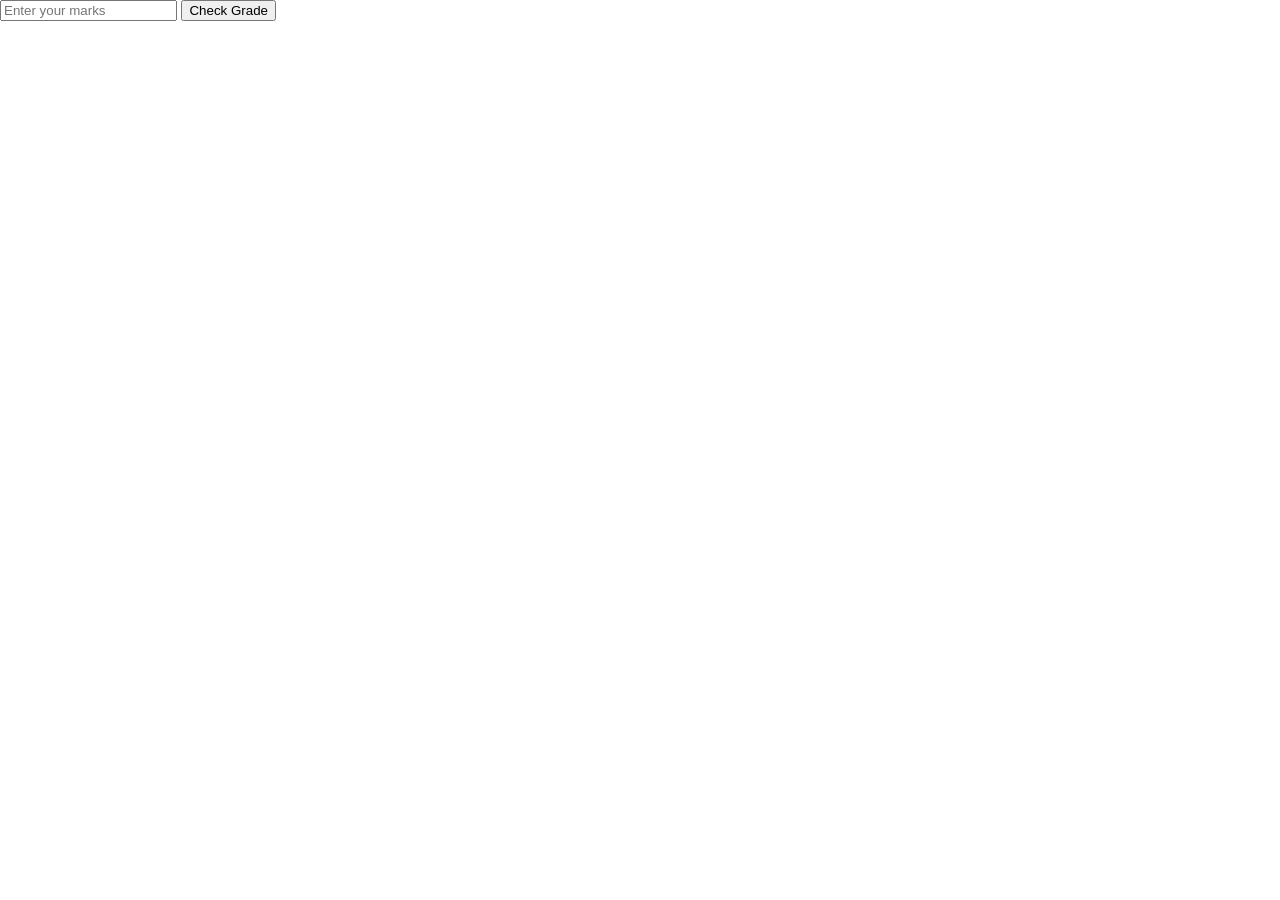
==== index.html @ 844e47b3 "first commit" ====
<!DOCTYPE html>
<html lang="en">
<head>
    <meta charset="UTF-8">
    <meta name="viewport" content="width=device-width, initial-scale=1.0">
    <title>Document</title>
    <style>
        body {
            font-family: Arial, sans-serif;
            margin: 0;
            padding: 0;
        }
        ul {
            list-style-type: none;
            margin: 0;
            padding: 0;
            background-color: #3305ff;
            text-align: center;
        }
        ul li {
            display: inline-block;
            position: relative;
        }
        ul ul li a{
            display: block;
            color: white;
            text-align: center;

        }
        ul li a {
            display: block;
            color: white;
            text-align: center;
            padding: 14px 16px;
            text-decoration: none;
            border:2px solid red;
            border-radius: 5px;
        }
        ul li a:hover {
            background-color: #13d63def;
            color:black
        }
        li:hover ul{
            display: block;
            position: absolute;
        }
  </style>
</head>
<body>
 <input type="number" id="marks" placeholder="Enter your marks">
 <button onclick="checkMarks()">Check Grade</button>
 <h2 id="result"></h2>
    <script>
        
    </script>
  </div>
</body>
</html>
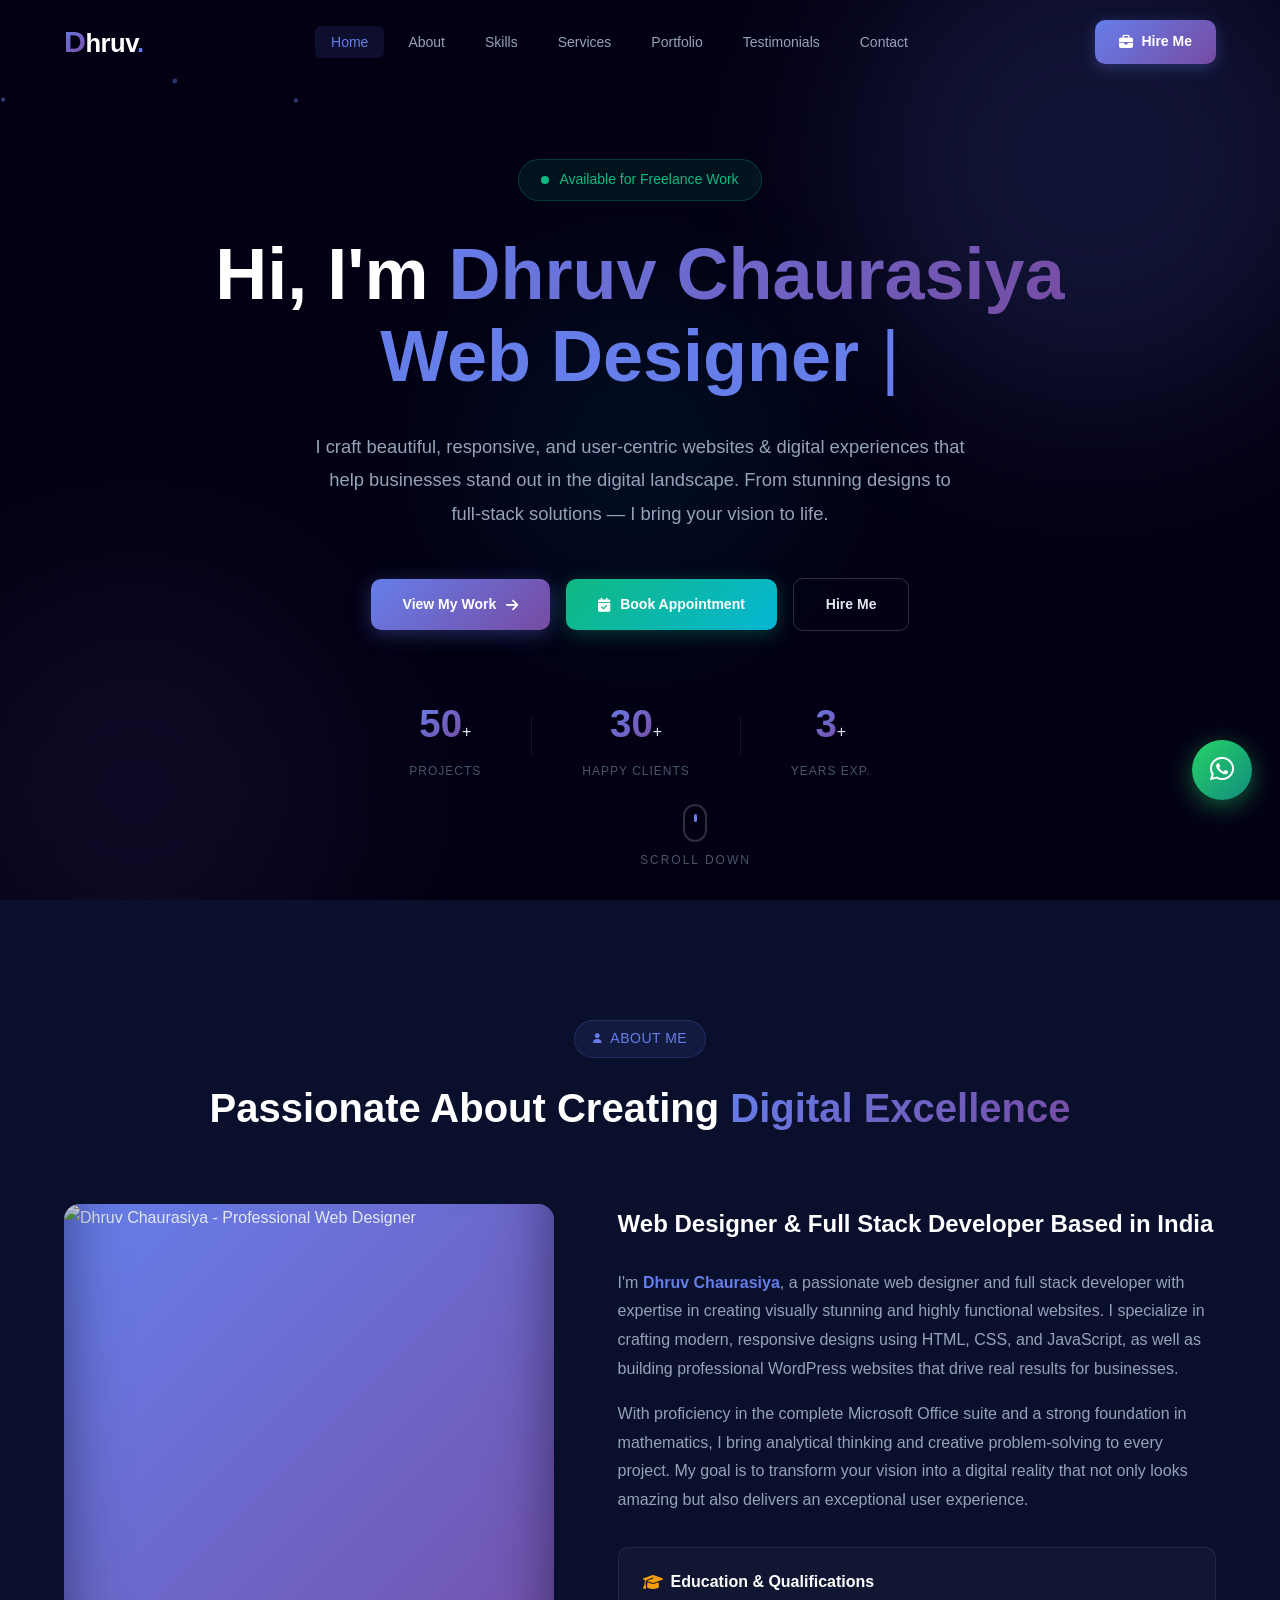
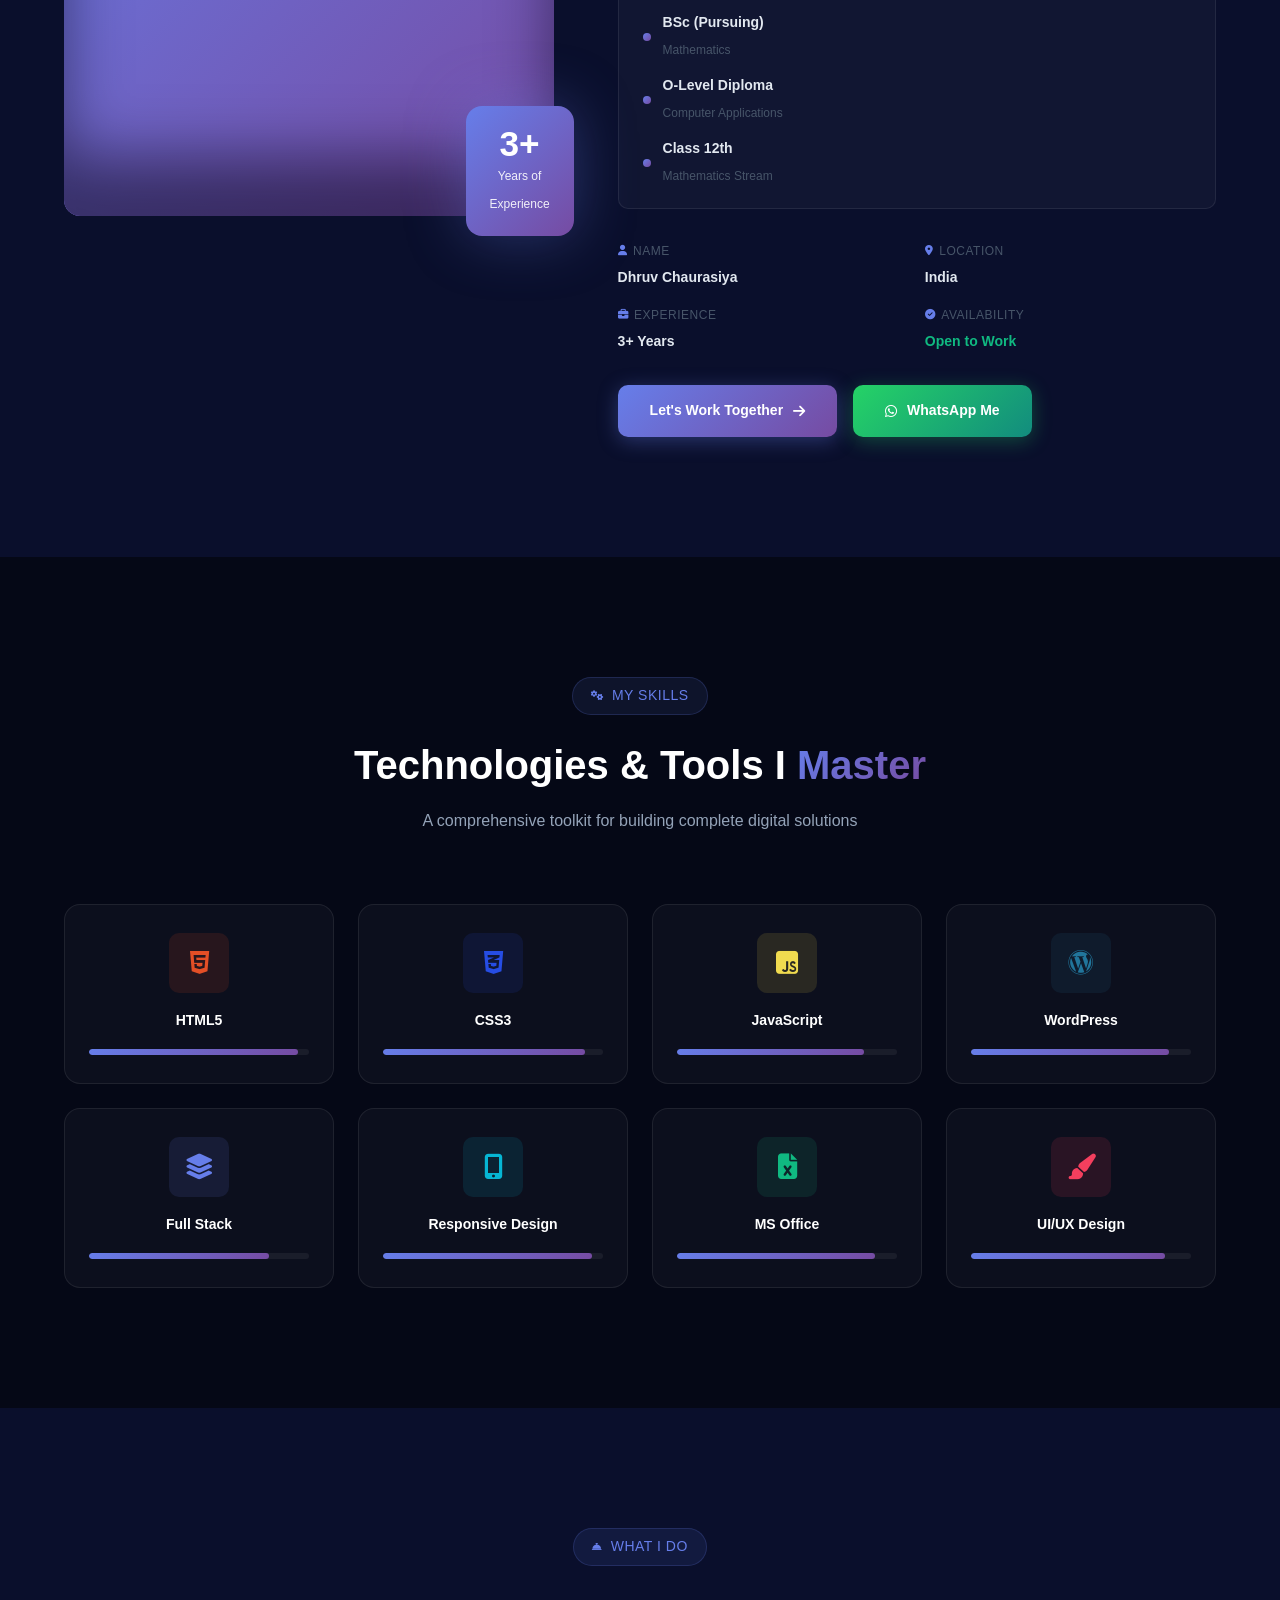
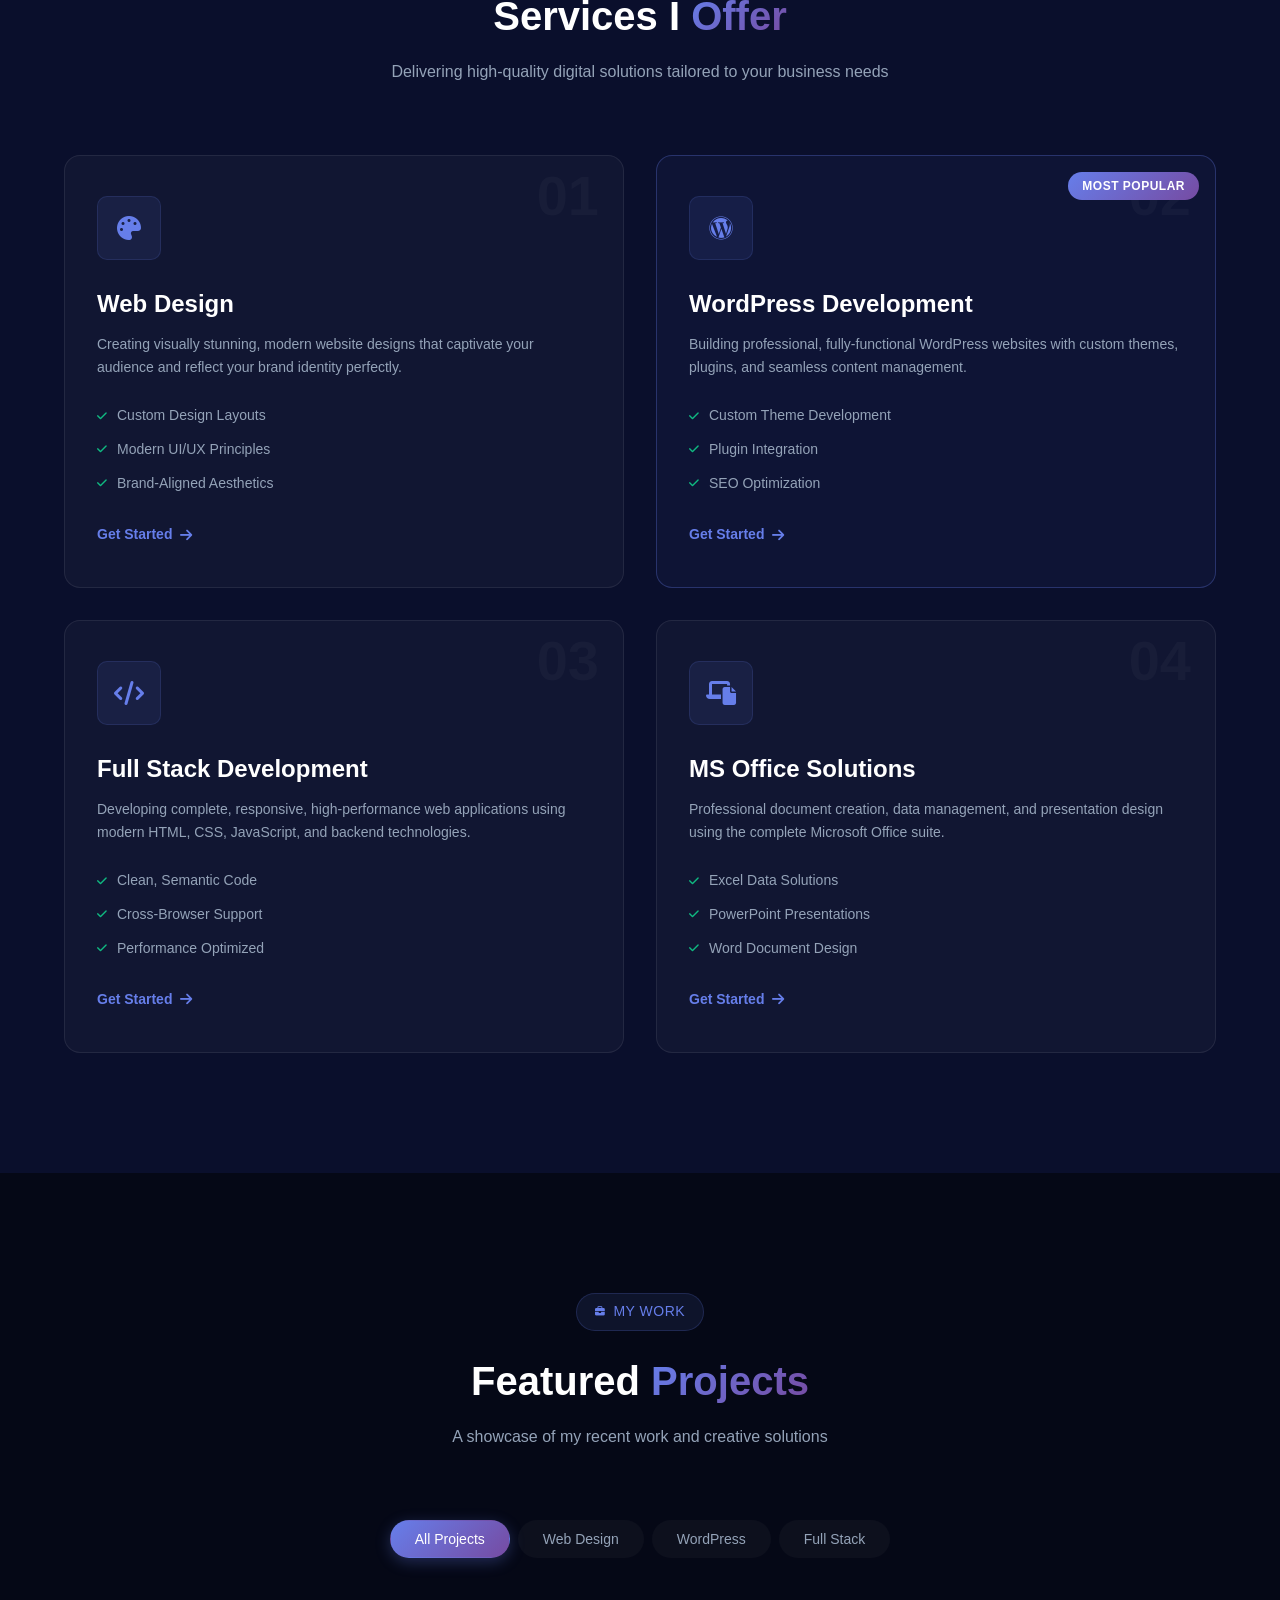
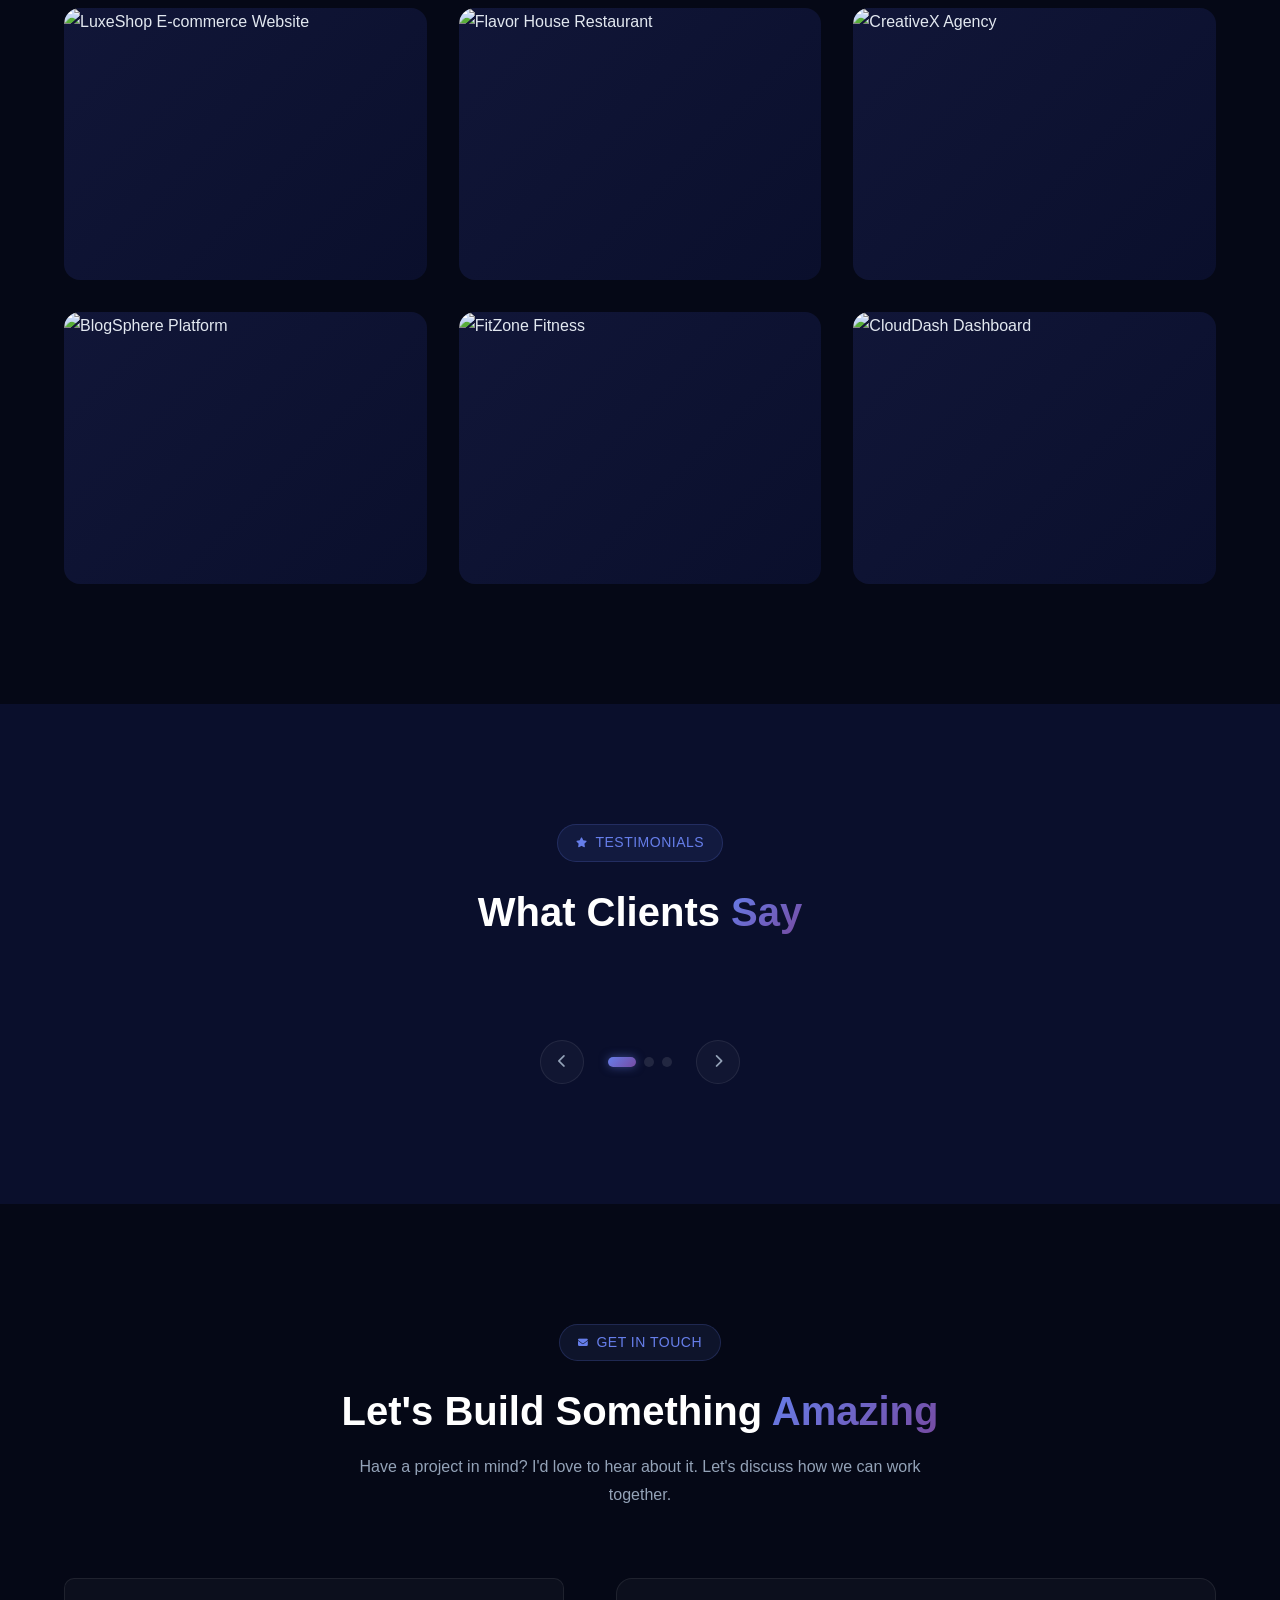
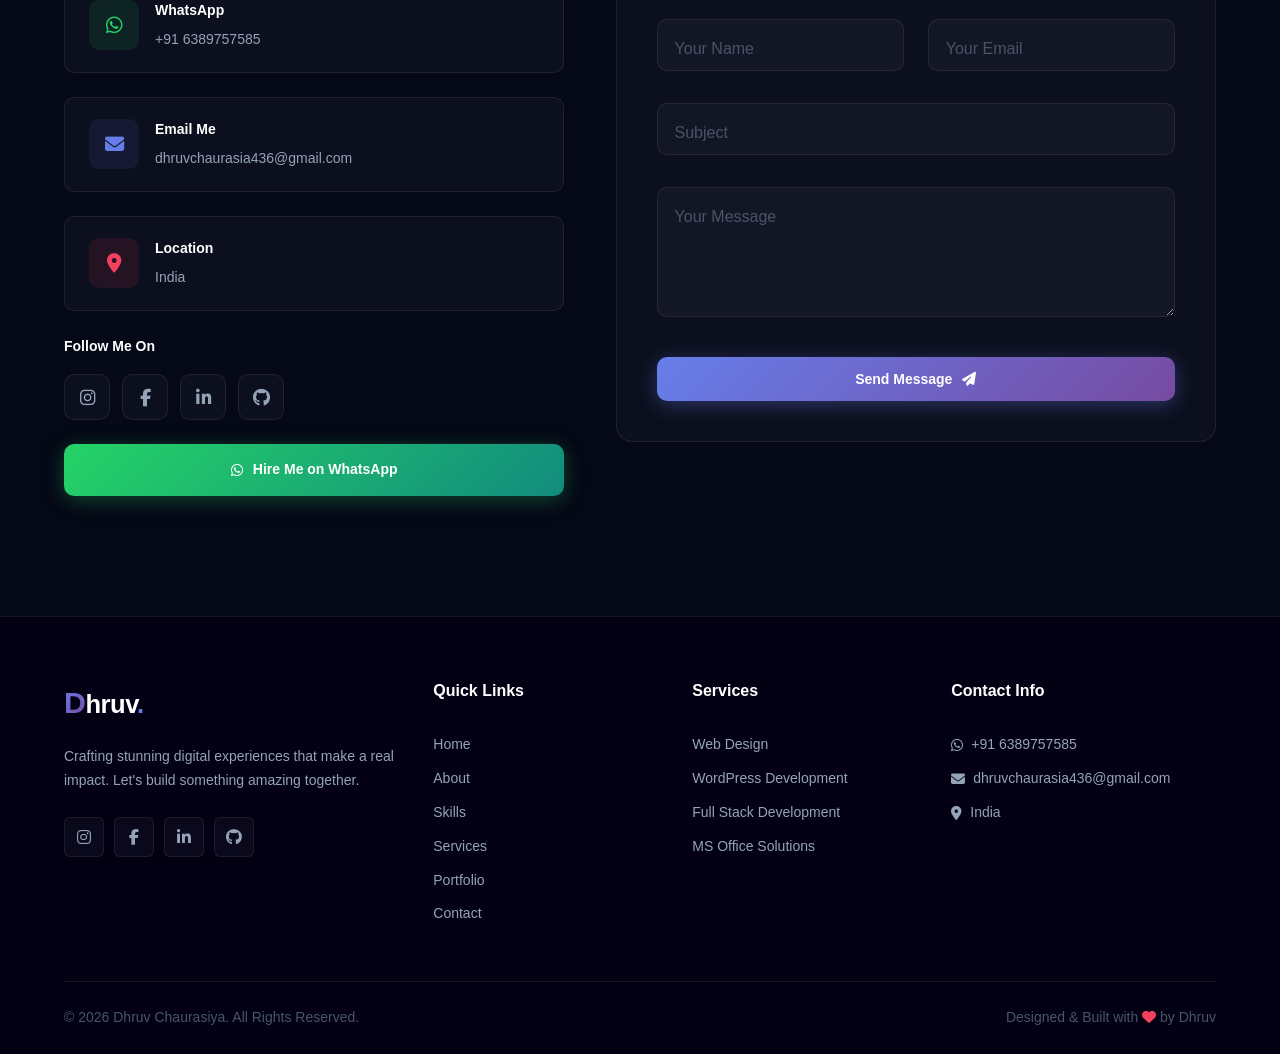
==== commit f88155e8: "Add files via upload" ====
--- a/index.html
+++ b/index.html
@@ -1,58 +1,660 @@
-<!DOCTYPE html>
-<html lang="en">
-<head>
-    <meta charset="UTF-8">
-    <meta name="viewport" content="width=device-width, initial-scale=1.0">
-    <title>Document</title>
-    <style>
-        body {
-            font-family: Arial, sans-serif;
-            margin: 0;
-            padding: 0;
-        }
-        ul {
-            list-style-type: none;
-            margin: 0;
-            padding: 0;
-            background-color: #3305ff;
-            text-align: center;
-        }
-        ul li {
-            display: inline-block;
-            position: relative;
-        }
-        ul ul li a{
-            display: block;
-            color: white;
-            text-align: center;
-
-        }
-        ul li a {
-            display: block;
-            color: white;
-            text-align: center;
-            padding: 14px 16px;
-            text-decoration: none;
-            border:2px solid red;
-            border-radius: 5px;
-        }
-        ul li a:hover {
-            background-color: #13d63def;
-            color:black
-        }
-        li:hover ul{
-            display: block;
-            position: absolute;
-        }
-  </style>
-</head>
-<body>
- <input type="number" id="marks" placeholder="Enter your marks">
- <button onclick="checkMarks()">Check Grade</button>
- <h2 id="result"></h2>
-    <script>
-        
-    </script>
-  </div>
-</body>
-</html>+<!DOCTYPE html>
+<html lang="en">
+<head>
+    <meta charset="UTF-8">
+    <meta name="viewport" content="width=device-width, initial-scale=1.0">
+    <title>Dhruv Chaurasiya | Professional Web Designer & Developer</title>
+    <meta name="description" content="Dhruv Chaurasiya — Professional Web Designer & Full Stack Developer specializing in modern web design, WordPress development, and frontend solutions. Creating stunning digital experiences.">
+    <meta name="keywords" content="web designer, web developer, wordpress developer, full stack developer, Dhruv Chaurasiya, portfolio, HTML, CSS, JavaScript">
+    <meta name="author" content="Dhruv Chaurasiya">
+    <!-- Open Graph -->
+    <meta property="og:title" content="Dhruv Chaurasiya | Professional Web Designer & Developer">
+    <meta property="og:description" content="Professional Web Designer & Full Stack Developer creating stunning digital experiences.">
+    <meta property="og:type" content="website">
+    <!-- Google Fonts -->
+    <link rel="preconnect" href="https://fonts.googleapis.com">
+    <link rel="preconnect" href="https://fonts.gstatic.com" crossorigin>
+    <link href="https://fonts.googleapis.com/css2?family=Inter:wght@300;400;500;600;700&family=Outfit:wght@300;400;500;600;700;800;900&display=swap" rel="stylesheet">
+    <!-- Font Awesome -->
+    <link rel="stylesheet" href="https://cdnjs.cloudflare.com/ajax/libs/font-awesome/6.5.0/css/all.min.css">
+    <link rel="stylesheet" href="style.css">
+</head>
+<body>
+    <!-- Cursor Glow Effect -->
+    <div class="cursor-glow" id="cursorGlow"></div>
+    <!-- Floating WhatsApp Button -->
+    <a href="https://wa.me/916389757585" target="_blank" class="whatsapp-float" id="whatsappFloat" aria-label="Chat on WhatsApp">
+        <i class="fab fa-whatsapp"></i>
+        <span class="whatsapp-tooltip">Chat with me!</span>
+    </a>
+    <!-- Navigation -->
+    <nav class="navbar" id="navbar">
+        <div class="container nav-container">
+            <a href="#home" class="nav-logo">
+                <span class="logo-text">D</span>hruv<span class="logo-dot">.</span>
+            </a>
+            <ul class="nav-menu" id="navMenu">
+                <li><a href="#home" class="nav-link active">Home</a></li>
+                <li><a href="#about" class="nav-link">About</a></li>
+                <li><a href="#skills" class="nav-link">Skills</a></li>
+                <li><a href="#services" class="nav-link">Services</a></li>
+                <li><a href="#portfolio" class="nav-link">Portfolio</a></li>
+                <li><a href="#testimonials" class="nav-link">Testimonials</a></li>
+                <li><a href="#contact" class="nav-link">Contact</a></li>
+            </ul>
+            <a href="#contact" class="nav-cta">
+                <i class="fas fa-briefcase"></i>
+                <span>Hire Me</span>
+            </a>
+            <button class="nav-toggle" id="navToggle" aria-label="Toggle navigation menu">
+                <span></span>
+                <span></span>
+                <span></span>
+            </button>
+        </div>
+    </nav>
+    <!-- ============ HERO SECTION ============ -->
+    <section class="hero" id="home">
+        <canvas class="hero-particles" id="heroParticles"></canvas>
+        <div class="hero-gradient-orb hero-orb-1"></div>
+        <div class="hero-gradient-orb hero-orb-2"></div>
+        <div class="hero-gradient-orb hero-orb-3"></div>
+        <div class="container hero-content">
+            <div class="hero-badge">
+                <span class="badge-dot"></span>
+                Available for Freelance Work
+            </div>
+            <h1 class="hero-title">
+                Hi, I'm <span class="gradient-text">Dhruv Chaurasiya</span><br>
+                <span class="hero-role" id="typingText"></span>
+                <span class="typing-cursor">|</span>
+            </h1>
+            <p class="hero-description">
+                I craft beautiful, responsive, and user-centric websites &amp; digital experiences
+                that help businesses stand out in the digital landscape. From stunning designs to
+                full-stack solutions — I bring your vision to life.
+            </p>
+            <div class="hero-cta">
+                <a href="#portfolio" class="btn btn-primary">
+                    <span>View My Work</span>
+                    <i class="fas fa-arrow-right"></i>
+                </a>
+                <a href="https://wa.me/916389757585?text=Hi%20Dhruv%2C%20I%20would%20like%20to%20book%20an%20appointment." target="_blank" class="btn btn-secondary">
+                    <i class="fas fa-calendar-check"></i>
+                    <span>Book Appointment</span>
+                </a>
+                <a href="#contact" class="btn btn-outline">
+                    <span>Hire Me</span>
+                </a>
+            </div>
+            <div class="hero-stats">
+                <div class="hero-stat">
+                    <span class="hero-stat-number" data-count="50">0</span>+
+                    <span class="hero-stat-label">Projects</span>
+                </div>
+                <div class="hero-stat-divider"></div>
+                <div class="hero-stat">
+                    <span class="hero-stat-number" data-count="30">0</span>+
+                    <span class="hero-stat-label">Happy Clients</span>
+                </div>
+                <div class="hero-stat-divider"></div>
+                <div class="hero-stat">
+                    <span class="hero-stat-number" data-count="3">0</span>+
+                    <span class="hero-stat-label">Years Exp.</span>
+                </div>
+            </div>
+        </div>
+        <a href="#about" class="scroll-indicator" aria-label="Scroll to about section">
+            <span class="scroll-mouse">
+                <span class="scroll-wheel"></span>
+            </span>
+            <span class="scroll-text">Scroll Down</span>
+        </a>
+    </section>
+    <!-- ============ ABOUT SECTION ============ -->
+    <section class="section about" id="about">
+        <div class="container">
+            <div class="section-header" data-animate>
+                <span class="section-tag"><i class="fas fa-user"></i> About Me</span>
+                <h2 class="section-title">Passionate About Creating <span class="gradient-text">Digital Excellence</span></h2>
+            </div>
+            <div class="about-grid">
+                <div class="about-image-wrapper" data-animate>
+                    <div class="about-image">
+                        <img src="images/profile.png" alt="Dhruv Chaurasiya - Professional Web Designer" id="profileImage">
+                        <div class="about-image-border"></div>
+                        <div class="about-image-glow"></div>
+                    </div>
+                    <div class="about-experience-badge">
+                        <span class="experience-number">3+</span>
+                        <span class="experience-text">Years of<br>Experience</span>
+                    </div>
+                </div>
+                <div class="about-content" data-animate>
+                    <h3 class="about-heading">Web Designer & Full Stack Developer Based in India</h3>
+                    <p class="about-text">
+                        I'm <strong>Dhruv Chaurasiya</strong>, a passionate web designer and full stack developer with expertise in creating
+                        visually stunning and highly functional websites. I specialize in crafting
+                        modern, responsive designs using HTML, CSS, and JavaScript, as well as
+                        building professional WordPress websites that drive real results for businesses.
+                    </p>
+                    <p class="about-text">
+                        With proficiency in the complete Microsoft Office suite and a strong foundation
+                        in mathematics, I bring analytical thinking and creative problem-solving to every
+                        project. My goal is to transform your vision into a digital reality that not only
+                        looks amazing but also delivers an exceptional user experience.
+                    </p>
+                    <!-- Education -->
+                    <div class="about-education">
+                        <h4><i class="fas fa-graduation-cap"></i> Education & Qualifications</h4>
+                        <div class="education-list">
+                            <div class="education-item">
+                                <span class="edu-dot"></span>
+                                <div>
+                                    <strong>BSc (Pursuing)</strong>
+                                    <span>Mathematics</span>
+                                </div>
+                            </div>
+                            <div class="education-item">
+                                <span class="edu-dot"></span>
+                                <div>
+                                    <strong>O-Level Diploma</strong>
+                                    <span>Computer Applications</span>
+                                </div>
+                            </div>
+                            <div class="education-item">
+                                <span class="edu-dot"></span>
+                                <div>
+                                    <strong>Class 12th</strong>
+                                    <span>Mathematics Stream</span>
+                                </div>
+                            </div>
+                        </div>
+                    </div>
+                    <div class="about-info-grid">
+                        <div class="about-info-item">
+                            <span class="info-label"><i class="fas fa-user"></i> Name</span>
+                            <span class="info-value">Dhruv Chaurasiya</span>
+                        </div>
+                        <div class="about-info-item">
+                            <span class="info-label"><i class="fas fa-map-marker-alt"></i> Location</span>
+                            <span class="info-value">India</span>
+                        </div>
+                        <div class="about-info-item">
+                            <span class="info-label"><i class="fas fa-briefcase"></i> Experience</span>
+                            <span class="info-value">3+ Years</span>
+                        </div>
+                        <div class="about-info-item">
+                            <span class="info-label"><i class="fas fa-circle-check"></i> Availability</span>
+                            <span class="info-value available">Open to Work</span>
+                        </div>
+                    </div>
+                    <div class="about-cta-group">
+                        <a href="#contact" class="btn btn-primary">
+                            <span>Let's Work Together</span>
+                            <i class="fas fa-arrow-right"></i>
+                        </a>
+                        <a href="https://wa.me/916389757585" target="_blank" class="btn btn-whatsapp">
+                            <i class="fab fa-whatsapp"></i>
+                            <span>WhatsApp Me</span>
+                        </a>
+                    </div>
+                </div>
+            </div>
+        </div>
+    </section>
+    <!-- ============ SKILLS SECTION ============ -->
+    <section class="section skills" id="skills">
+        <div class="container">
+            <div class="section-header" data-animate>
+                <span class="section-tag"><i class="fas fa-cogs"></i> My Skills</span>
+                <h2 class="section-title">Technologies & Tools I <span class="gradient-text">Master</span></h2>
+                <p class="section-subtitle">A comprehensive toolkit for building complete digital solutions</p>
+            </div>
+            <div class="skills-grid" data-animate>
+                <div class="skill-card" data-tilt>
+                    <div class="skill-icon html"><i class="fab fa-html5"></i></div>
+                    <h4 class="skill-name">HTML5</h4>
+                    <div class="skill-bar"><div class="skill-progress" data-progress="95"><span class="skill-percent">95%</span></div></div>
+                </div>
+                <div class="skill-card" data-tilt>
+                    <div class="skill-icon css"><i class="fab fa-css3-alt"></i></div>
+                    <h4 class="skill-name">CSS3</h4>
+                    <div class="skill-bar"><div class="skill-progress" data-progress="92"><span class="skill-percent">92%</span></div></div>
+                </div>
+                <div class="skill-card" data-tilt>
+                    <div class="skill-icon js"><i class="fab fa-js-square"></i></div>
+                    <h4 class="skill-name">JavaScript</h4>
+                    <div class="skill-bar"><div class="skill-progress" data-progress="85"><span class="skill-percent">85%</span></div></div>
+                </div>
+                <div class="skill-card" data-tilt>
+                    <div class="skill-icon wp"><i class="fab fa-wordpress"></i></div>
+                    <h4 class="skill-name">WordPress</h4>
+                    <div class="skill-bar"><div class="skill-progress" data-progress="90"><span class="skill-percent">90%</span></div></div>
+                </div>
+                <div class="skill-card" data-tilt>
+                    <div class="skill-icon fullstack"><i class="fas fa-layer-group"></i></div>
+                    <h4 class="skill-name">Full Stack</h4>
+                    <div class="skill-bar"><div class="skill-progress" data-progress="82"><span class="skill-percent">82%</span></div></div>
+                </div>
+                <div class="skill-card" data-tilt>
+                    <div class="skill-icon responsive"><i class="fas fa-mobile-alt"></i></div>
+                    <h4 class="skill-name">Responsive Design</h4>
+                    <div class="skill-bar"><div class="skill-progress" data-progress="95"><span class="skill-percent">95%</span></div></div>
+                </div>
+                <div class="skill-card" data-tilt>
+                    <div class="skill-icon msoffice"><i class="fas fa-file-excel"></i></div>
+                    <h4 class="skill-name">MS Office</h4>
+                    <div class="skill-bar"><div class="skill-progress" data-progress="90"><span class="skill-percent">90%</span></div></div>
+                </div>
+                <div class="skill-card" data-tilt>
+                    <div class="skill-icon design"><i class="fas fa-paint-brush"></i></div>
+                    <h4 class="skill-name">UI/UX Design</h4>
+                    <div class="skill-bar"><div class="skill-progress" data-progress="88"><span class="skill-percent">88%</span></div></div>
+                </div>
+            </div>
+        </div>
+    </section>
+    <!-- ============ SERVICES SECTION ============ -->
+    <section class="section services" id="services">
+        <div class="container">
+            <div class="section-header" data-animate>
+                <span class="section-tag"><i class="fas fa-concierge-bell"></i> What I Do</span>
+                <h2 class="section-title">Services I <span class="gradient-text">Offer</span></h2>
+                <p class="section-subtitle">Delivering high-quality digital solutions tailored to your business needs</p>
+            </div>
+            <div class="services-grid" data-animate>
+                <div class="service-card">
+                    <div class="service-icon"><i class="fas fa-palette"></i></div>
+                    <div class="service-number">01</div>
+                    <h3 class="service-title">Web Design</h3>
+                    <p class="service-description">
+                        Creating visually stunning, modern website designs that captivate
+                        your audience and reflect your brand identity perfectly.
+                    </p>
+                    <ul class="service-features">
+                        <li><i class="fas fa-check"></i> Custom Design Layouts</li>
+                        <li><i class="fas fa-check"></i> Modern UI/UX Principles</li>
+                        <li><i class="fas fa-check"></i> Brand-Aligned Aesthetics</li>
+                    </ul>
+                    <a href="https://wa.me/916389757585?text=Hi%20Dhruv%2C%20I%20need%20Web%20Design%20services." target="_blank" class="service-cta">
+                        Get Started <i class="fas fa-arrow-right"></i>
+                    </a>
+                </div>
+                <div class="service-card featured">
+                    <div class="service-badge">Most Popular</div>
+                    <div class="service-icon"><i class="fab fa-wordpress"></i></div>
+                    <div class="service-number">02</div>
+                    <h3 class="service-title">WordPress Development</h3>
+                    <p class="service-description">
+                        Building professional, fully-functional WordPress websites with
+                        custom themes, plugins, and seamless content management.
+                    </p>
+                    <ul class="service-features">
+                        <li><i class="fas fa-check"></i> Custom Theme Development</li>
+                        <li><i class="fas fa-check"></i> Plugin Integration</li>
+                        <li><i class="fas fa-check"></i> SEO Optimization</li>
+                    </ul>
+                    <a href="https://wa.me/916389757585?text=Hi%20Dhruv%2C%20I%20need%20WordPress%20Development." target="_blank" class="service-cta">
+                        Get Started <i class="fas fa-arrow-right"></i>
+                    </a>
+                </div>
+                <div class="service-card">
+                    <div class="service-icon"><i class="fas fa-code"></i></div>
+                    <div class="service-number">03</div>
+                    <h3 class="service-title">Full Stack Development</h3>
+                    <p class="service-description">
+                        Developing complete, responsive, high-performance web applications
+                        using modern HTML, CSS, JavaScript, and backend technologies.
+                    </p>
+                    <ul class="service-features">
+                        <li><i class="fas fa-check"></i> Clean, Semantic Code</li>
+                        <li><i class="fas fa-check"></i> Cross-Browser Support</li>
+                        <li><i class="fas fa-check"></i> Performance Optimized</li>
+                    </ul>
+                    <a href="https://wa.me/916389757585?text=Hi%20Dhruv%2C%20I%20need%20Full%20Stack%20Development." target="_blank" class="service-cta">
+                        Get Started <i class="fas fa-arrow-right"></i>
+                    </a>
+                </div>
+                <div class="service-card">
+                    <div class="service-icon"><i class="fas fa-laptop-file"></i></div>
+                    <div class="service-number">04</div>
+                    <h3 class="service-title">MS Office Solutions</h3>
+                    <p class="service-description">
+                        Professional document creation, data management, and
+                        presentation design using the complete Microsoft Office suite.
+                    </p>
+                    <ul class="service-features">
+                        <li><i class="fas fa-check"></i> Excel Data Solutions</li>
+                        <li><i class="fas fa-check"></i> PowerPoint Presentations</li>
+                        <li><i class="fas fa-check"></i> Word Document Design</li>
+                    </ul>
+                    <a href="https://wa.me/916389757585?text=Hi%20Dhruv%2C%20I%20need%20MS%20Office%20Solutions." target="_blank" class="service-cta">
+                        Get Started <i class="fas fa-arrow-right"></i>
+                    </a>
+                </div>
+            </div>
+        </div>
+    </section>
+    <!-- ============ PORTFOLIO SECTION ============ -->
+    <section class="section portfolio" id="portfolio">
+        <div class="container">
+            <div class="section-header" data-animate>
+                <span class="section-tag"><i class="fas fa-briefcase"></i> My Work</span>
+                <h2 class="section-title">Featured <span class="gradient-text">Projects</span></h2>
+                <p class="section-subtitle">A showcase of my recent work and creative solutions</p>
+            </div>
+            <div class="portfolio-filters" data-animate>
+                <button class="filter-btn active" data-filter="all">All Projects</button>
+                <button class="filter-btn" data-filter="web-design">Web Design</button>
+                <button class="filter-btn" data-filter="wordpress">WordPress</button>
+                <button class="filter-btn" data-filter="fullstack">Full Stack</button>
+            </div>
+            <div class="portfolio-grid" data-animate>
+                <div class="portfolio-item" data-category="web-design">
+                    <div class="portfolio-image">
+                        <img src="images/project1.png" alt="LuxeShop E-commerce Website">
+                        <div class="portfolio-overlay">
+                            <div class="portfolio-info">
+                                <span class="portfolio-category">Web Design</span>
+                                <h3 class="portfolio-title">LuxeShop</h3>
+                                <p class="portfolio-desc">Premium E-commerce Experience</p>
+                                <div class="portfolio-links">
+                                    <a href="#" class="portfolio-link" title="View Project"><i class="fas fa-eye"></i></a>
+                                    <a href="#" class="portfolio-link" title="Live Demo"><i class="fas fa-external-link-alt"></i></a>
+                                </div>
+                            </div>
+                        </div>
+                    </div>
+                </div>
+                <div class="portfolio-item" data-category="wordpress">
+                    <div class="portfolio-image">
+                        <img src="images/project2.png" alt="Flavor House Restaurant">
+                        <div class="portfolio-overlay">
+                            <div class="portfolio-info">
+                                <span class="portfolio-category">WordPress</span>
+                                <h3 class="portfolio-title">Flavor House</h3>
+                                <p class="portfolio-desc">Restaurant & Café Website</p>
+                                <div class="portfolio-links">
+                                    <a href="#" class="portfolio-link" title="View Project"><i class="fas fa-eye"></i></a>
+                                    <a href="#" class="portfolio-link" title="Live Demo"><i class="fas fa-external-link-alt"></i></a>
+                                </div>
+                            </div>
+                        </div>
+                    </div>
+                </div>
+                <div class="portfolio-item" data-category="fullstack">
+                    <div class="portfolio-image">
+                        <img src="images/project3.png" alt="CreativeX Agency">
+                        <div class="portfolio-overlay">
+                            <div class="portfolio-info">
+                                <span class="portfolio-category">Full Stack</span>
+                                <h3 class="portfolio-title">CreativeX</h3>
+                                <p class="portfolio-desc">Digital Agency Platform</p>
+                                <div class="portfolio-links">
+                                    <a href="#" class="portfolio-link" title="View Project"><i class="fas fa-eye"></i></a>
+                                    <a href="#" class="portfolio-link" title="Live Demo"><i class="fas fa-external-link-alt"></i></a>
+                                </div>
+                            </div>
+                        </div>
+                    </div>
+                </div>
+                <div class="portfolio-item" data-category="wordpress">
+                    <div class="portfolio-image">
+                        <img src="images/project4.png" alt="BlogSphere Platform">
+                        <div class="portfolio-overlay">
+                            <div class="portfolio-info">
+                                <span class="portfolio-category">WordPress</span>
+                                <h3 class="portfolio-title">BlogSphere</h3>
+                                <p class="portfolio-desc">Modern Content Platform</p>
+                                <div class="portfolio-links">
+                                    <a href="#" class="portfolio-link" title="View Project"><i class="fas fa-eye"></i></a>
+                                    <a href="#" class="portfolio-link" title="Live Demo"><i class="fas fa-external-link-alt"></i></a>
+                                </div>
+                            </div>
+                        </div>
+                    </div>
+                </div>
+                <div class="portfolio-item" data-category="web-design">
+                    <div class="portfolio-image">
+                        <img src="images/project5.png" alt="FitZone Fitness">
+                        <div class="portfolio-overlay">
+                            <div class="portfolio-info">
+                                <span class="portfolio-category">Web Design</span>
+                                <h3 class="portfolio-title">FitZone</h3>
+                                <p class="portfolio-desc">Fitness Studio Website</p>
+                                <div class="portfolio-links">
+                                    <a href="#" class="portfolio-link" title="View Project"><i class="fas fa-eye"></i></a>
+                                    <a href="#" class="portfolio-link" title="Live Demo"><i class="fas fa-external-link-alt"></i></a>
+                                </div>
+                            </div>
+                        </div>
+                    </div>
+                </div>
+                <div class="portfolio-item" data-category="fullstack">
+                    <div class="portfolio-image">
+                        <img src="images/project6.png" alt="CloudDash Dashboard">
+                        <div class="portfolio-overlay">
+                            <div class="portfolio-info">
+                                <span class="portfolio-category">Full Stack</span>
+                                <h3 class="portfolio-title">CloudDash</h3>
+                                <p class="portfolio-desc">SaaS Dashboard Interface</p>
+                                <div class="portfolio-links">
+                                    <a href="#" class="portfolio-link" title="View Project"><i class="fas fa-eye"></i></a>
+                                    <a href="#" class="portfolio-link" title="Live Demo"><i class="fas fa-external-link-alt"></i></a>
+                                </div>
+                            </div>
+                        </div>
+                    </div>
+                </div>
+            </div>
+        </div>
+    </section>
+    <!-- ============ TESTIMONIALS SECTION ============ -->
+    <section class="section testimonials" id="testimonials">
+        <div class="container">
+            <div class="section-header" data-animate>
+                <span class="section-tag"><i class="fas fa-star"></i> Testimonials</span>
+                <h2 class="section-title">What Clients <span class="gradient-text">Say</span></h2>
+            </div>
+            <div class="testimonials-wrapper" data-animate>
+                <div class="testimonials-track" id="testimonialsTrack">
+                    <div class="testimonial-card">
+                        <div class="testimonial-stars">
+                            <i class="fas fa-star"></i><i class="fas fa-star"></i><i class="fas fa-star"></i><i class="fas fa-star"></i><i class="fas fa-star"></i>
+                        </div>
+                        <div class="testimonial-quote"><i class="fas fa-quote-left"></i></div>
+                        <p class="testimonial-text">
+                            "Dhruv created an exceptional website for our business. His attention to
+                            detail and creative vision truly exceeded our expectations. The design is
+                            modern, responsive, and our customers absolutely love it!"
+                        </p>
+                        <div class="testimonial-author">
+                            <div class="author-avatar"><span>RK</span></div>
+                            <div class="author-info">
+                                <h4 class="author-name">Rajesh Kumar</h4>
+                                <span class="author-role">Business Owner</span>
+                            </div>
+                        </div>
+                    </div>
+                    <div class="testimonial-card">
+                        <div class="testimonial-stars">
+                            <i class="fas fa-star"></i><i class="fas fa-star"></i><i class="fas fa-star"></i><i class="fas fa-star"></i><i class="fas fa-star"></i>
+                        </div>
+                        <div class="testimonial-quote"><i class="fas fa-quote-left"></i></div>
+                        <p class="testimonial-text">
+                            "Working with Dhruv was a fantastic experience. He built a beautiful
+                            WordPress site that's easy to manage and looks incredibly professional.
+                            Highly recommended for anyone needing a talented web designer!"
+                        </p>
+                        <div class="testimonial-author">
+                            <div class="author-avatar"><span>PS</span></div>
+                            <div class="author-info">
+                                <h4 class="author-name">Priya Sharma</h4>
+                                <span class="author-role">Startup Founder</span>
+                            </div>
+                        </div>
+                    </div>
+                    <div class="testimonial-card">
+                        <div class="testimonial-stars">
+                            <i class="fas fa-star"></i><i class="fas fa-star"></i><i class="fas fa-star"></i><i class="fas fa-star"></i><i class="fas fa-star-half-alt"></i>
+                        </div>
+                        <div class="testimonial-quote"><i class="fas fa-quote-left"></i></div>
+                        <p class="testimonial-text">
+                            "Dhruv's expertise in both design and development is remarkable. He
+                            delivered a pixel-perfect website on time and was always responsive to
+                            feedback. A true professional in every sense of the word!"
+                        </p>
+                        <div class="testimonial-author">
+                            <div class="author-avatar"><span>AP</span></div>
+                            <div class="author-info">
+                                <h4 class="author-name">Amit Patel</h4>
+                                <span class="author-role">Marketing Director</span>
+                            </div>
+                        </div>
+                    </div>
+                </div>
+                <div class="testimonial-nav">
+                    <button class="testimonial-btn prev" id="testPrev" aria-label="Previous testimonial"><i class="fas fa-chevron-left"></i></button>
+                    <div class="testimonial-dots" id="testDots">
+                        <button class="dot active" data-slide="0" aria-label="Testimonial 1"></button>
+                        <button class="dot" data-slide="1" aria-label="Testimonial 2"></button>
+                        <button class="dot" data-slide="2" aria-label="Testimonial 3"></button>
+                    </div>
+                    <button class="testimonial-btn next" id="testNext" aria-label="Next testimonial"><i class="fas fa-chevron-right"></i></button>
+                </div>
+            </div>
+        </div>
+    </section>
+    <!-- ============ CONTACT SECTION ============ -->
+    <section class="section contact" id="contact">
+        <div class="container">
+            <div class="section-header" data-animate>
+                <span class="section-tag"><i class="fas fa-envelope"></i> Get In Touch</span>
+                <h2 class="section-title">Let's Build Something <span class="gradient-text">Amazing</span></h2>
+                <p class="section-subtitle">Have a project in mind? I'd love to hear about it. Let's discuss how we can work together.</p>
+            </div>
+            <div class="contact-grid" data-animate>
+                <div class="contact-info">
+                    <div class="contact-info-card">
+                        <div class="contact-icon whatsapp-icon"><i class="fab fa-whatsapp"></i></div>
+                        <div>
+                            <h4>WhatsApp</h4>
+                            <a href="https://wa.me/916389757585" target="_blank">+91 6389757585</a>
+                        </div>
+                    </div>
+                    <div class="contact-info-card">
+                        <div class="contact-icon email-icon"><i class="fas fa-envelope"></i></div>
+                        <div>
+                            <h4>Email Me</h4>
+                            <a href="mailto:dhruvchaurasia436@gmail.com">dhruvchaurasia436@gmail.com</a>
+                        </div>
+                    </div>
+                    <div class="contact-info-card">
+                        <div class="contact-icon location-icon"><i class="fas fa-map-marker-alt"></i></div>
+                        <div>
+                            <h4>Location</h4>
+                            <span>India</span>
+                        </div>
+                    </div>
+                    <div class="contact-socials">
+                        <h4>Follow Me On</h4>
+                        <div class="social-links">
+                            <a href="https://instagram.com/" target="_blank" class="social-link instagram" aria-label="Instagram"><i class="fab fa-instagram"></i></a>
+                            <a href="https://facebook.com/" target="_blank" class="social-link facebook" aria-label="Facebook"><i class="fab fa-facebook-f"></i></a>
+                            <a href="https://linkedin.com/" target="_blank" class="social-link linkedin" aria-label="LinkedIn"><i class="fab fa-linkedin-in"></i></a>
+                            <a href="https://github.com/" target="_blank" class="social-link github" aria-label="GitHub"><i class="fab fa-github"></i></a>
+                        </div>
+                    </div>
+                    <a href="https://wa.me/916389757585?text=Hi%20Dhruv%2C%20I%20want%20to%20hire%20you%20for%20a%20project." target="_blank" class="btn btn-whatsapp btn-full">
+                        <i class="fab fa-whatsapp"></i>
+                        <span>Hire Me on WhatsApp</span>
+                    </a>
+                </div>
+                <form class="contact-form" id="contactForm">
+                    <div class="form-row">
+                        <div class="form-group">
+                            <input type="text" id="contactName" name="name" placeholder=" " required>
+                            <label for="contactName">Your Name</label>
+                            <span class="form-line"></span>
+                        </div>
+                        <div class="form-group">
+                            <input type="email" id="contactEmail" name="email" placeholder=" " required>
+                            <label for="contactEmail">Your Email</label>
+                            <span class="form-line"></span>
+                        </div>
+                    </div>
+                    <div class="form-group">
+                        <input type="text" id="contactSubject" name="subject" placeholder=" " required>
+                        <label for="contactSubject">Subject</label>
+                        <span class="form-line"></span>
+                    </div>
+                    <div class="form-group">
+                        <textarea id="contactMessage" name="message" rows="5" placeholder=" " required></textarea>
+                        <label for="contactMessage">Your Message</label>
+                        <span class="form-line"></span>
+                    </div>
+                    <button type="submit" class="btn btn-primary btn-full" id="submitBtn">
+                        <span>Send Message</span>
+                        <i class="fas fa-paper-plane"></i>
+                    </button>
+                    <div class="form-success" id="formSuccess">
+                        <i class="fas fa-check-circle"></i>
+                        <p>Thank you! Your message has been sent successfully. I'll get back to you soon!</p>
+                    </div>
+                </form>
+            </div>
+        </div>
+    </section>
+    <!-- ============ FOOTER ============ -->
+    <footer class="footer">
+        <div class="container">
+            <div class="footer-grid">
+                <div class="footer-brand">
+                    <a href="#home" class="nav-logo">
+                        <span class="logo-text">D</span>hruv<span class="logo-dot">.</span>
+                    </a>
+                    <p>Crafting stunning digital experiences that make a real impact. Let's build something amazing together.</p>
+                    <div class="footer-socials">
+                        <a href="https://instagram.com/" target="_blank" aria-label="Instagram"><i class="fab fa-instagram"></i></a>
+                        <a href="https://facebook.com/" target="_blank" aria-label="Facebook"><i class="fab fa-facebook-f"></i></a>
+                        <a href="https://linkedin.com/" target="_blank" aria-label="LinkedIn"><i class="fab fa-linkedin-in"></i></a>
+                        <a href="https://github.com/" target="_blank" aria-label="GitHub"><i class="fab fa-github"></i></a>
+                    </div>
+                </div>
+                <div class="footer-nav">
+                    <h4>Quick Links</h4>
+                    <a href="#home">Home</a>
+                    <a href="#about">About</a>
+                    <a href="#skills">Skills</a>
+                    <a href="#services">Services</a>
+                    <a href="#portfolio">Portfolio</a>
+                    <a href="#contact">Contact</a>
+                </div>
+                <div class="footer-services">
+                    <h4>Services</h4>
+                    <a href="#services">Web Design</a>
+                    <a href="#services">WordPress Development</a>
+                    <a href="#services">Full Stack Development</a>
+                    <a href="#services">MS Office Solutions</a>
+                </div>
+                <div class="footer-contact">
+                    <h4>Contact Info</h4>
+                    <a href="https://wa.me/916389757585"><i class="fab fa-whatsapp"></i> +91 6389757585</a>
+                    <a href="mailto:dhruvchaurasia436@gmail.com"><i class="fas fa-envelope"></i> dhruvchaurasia436@gmail.com</a>
+                    <a href="#"><i class="fas fa-map-marker-alt"></i> India</a>
+                </div>
+            </div>
+            <div class="footer-bottom">
+                <p>&copy; 2026 Dhruv Chaurasiya. All Rights Reserved.</p>
+                <p>Designed & Built with <i class="fas fa-heart"></i> by Dhruv</p>
+            </div>
+        </div>
+    </footer>
+    <!-- Scroll to Top Button -->
+    <button class="scroll-top" id="scrollTop" aria-label="Scroll to top">
+        <i class="fas fa-chevron-up"></i>
+    </button>
+    <script src="script.js"></script>
+</body>
+</html>
--- a/style.css
+++ b/style.css
@@ -0,0 +1,1827 @@
+/* ============================================================
+   DHRUV CHAURASIYA — PORTFOLIO DESIGN SYSTEM
+   Premium Dark Theme · Glassmorphism · Professional Colors
+   ============================================================ */
+/* ── CSS Custom Properties (Design Tokens) ── */
+:root {
+    /* Background Colors */
+    --bg-deep: #030014;
+    --bg-primary: #050816;
+    --bg-secondary: #0a0f2c;
+    --bg-tertiary: #10163a;
+    --bg-card: rgba(15, 23, 62, 0.6);
+    /* Glass Effect */
+    --glass-bg: rgba(255, 255, 255, 0.03);
+    --glass-bg-hover: rgba(255, 255, 255, 0.07);
+    --glass-border: rgba(255, 255, 255, 0.08);
+    --glass-border-hover: rgba(255, 255, 255, 0.18);
+    /* Accent Colors — Professional Indigo-to-Purple Gradient */
+    --accent-1: #667eea;
+    --accent-2: #764ba2;
+    --accent-3: #8b5cf6;
+    --accent-cyan: #06b6d4;
+    --accent-gold: #f59e0b;
+    --accent-emerald: #10b981;
+    --accent-rose: #f43f5e;
+    /* Gradients */
+    --gradient-primary: linear-gradient(135deg, #667eea 0%, #764ba2 100%);
+    --gradient-secondary: linear-gradient(135deg, #06b6d4 0%, #667eea 100%);
+    --gradient-warm: linear-gradient(135deg, #f59e0b 0%, #f43f5e 100%);
+    --gradient-emerald: linear-gradient(135deg, #10b981 0%, #06b6d4 100%);
+    --gradient-bg: linear-gradient(180deg, #030014 0%, #0a0f2c 50%, #050816 100%);
+    /* Text Colors */
+    --text-primary: #e2e8f0;
+    --text-secondary: #94a3b8;
+    --text-muted: #475569;
+    --text-white: #ffffff;
+    /* Typography */
+    --font-heading: 'Outfit', sans-serif;
+    --font-body: 'Inter', sans-serif;
+    --fs-display: clamp(2.5rem, 6vw, 4.5rem);
+    --fs-h1: clamp(2rem, 4vw, 3rem);
+    --fs-h2: clamp(1.75rem, 3.5vw, 2.5rem);
+    --fs-h3: clamp(1.25rem, 2vw, 1.5rem);
+    --fs-body: 1rem;
+    --fs-sm: 0.875rem;
+    --fs-xs: 0.75rem;
+    /* Spacing */
+    --container-width: 1200px;
+    --section-py: clamp(80px, 10vw, 120px);
+    --gap-sm: 0.5rem;
+    --gap-md: 1rem;
+    --gap-lg: 1.5rem;
+    --gap-xl: 2rem;
+    --gap-2xl: 3rem;
+    /* Effects */
+    --transition-fast: 0.2s cubic-bezier(0.4, 0, 0.2, 1);
+    --transition-normal: 0.35s cubic-bezier(0.4, 0, 0.2, 1);
+    --transition-slow: 0.6s cubic-bezier(0.4, 0, 0.2, 1);
+    --transition-bounce: 0.5s cubic-bezier(0.34, 1.56, 0.64, 1);
+    --shadow-glow: 0 0 30px rgba(102, 126, 234, 0.25);
+    --shadow-glow-lg: 0 0 60px rgba(102, 126, 234, 0.35);
+    --shadow-card: 0 8px 32px rgba(0, 0, 0, 0.3);
+    --radius: 16px;
+    --radius-sm: 10px;
+    --radius-xs: 6px;
+    --radius-full: 9999px;
+}
+/* ── Reset & Base ── */
+*,
+*::before,
+*::after {
+    margin: 0;
+    padding: 0;
+    box-sizing: border-box;
+}
+html {
+    scroll-behavior: smooth;
+    scroll-padding-top: 80px;
+}
+body {
+    font-family: var(--font-body);
+    font-size: var(--fs-body);
+    line-height: 1.7;
+    color: var(--text-primary);
+    background: var(--bg-deep);
+    overflow-x: hidden;
+    -webkit-font-smoothing: antialiased;
+    -moz-osx-font-smoothing: grayscale;
+}
+img {
+    max-width: 100%;
+    height: auto;
+    display: block;
+}
+a {
+    text-decoration: none;
+    color: inherit;
+    transition: color var(--transition-fast);
+}
+ul, ol {
+    list-style: none;
+}
+button {
+    cursor: pointer;
+    border: none;
+    outline: none;
+    background: none;
+    font-family: inherit;
+}
+input, textarea {
+    font-family: inherit;
+    border: none;
+    outline: none;
+}
+::selection {
+    background: rgba(102, 126, 234, 0.3);
+    color: var(--text-white);
+}
+::-webkit-scrollbar {
+    width: 8px;
+}
+::-webkit-scrollbar-track {
+    background: var(--bg-deep);
+}
+::-webkit-scrollbar-thumb {
+    background: var(--gradient-primary);
+    border-radius: var(--radius-full);
+}
+/* ── Layout ── */
+.container {
+    width: 90%;
+    max-width: var(--container-width);
+    margin: 0 auto;
+}
+.section {
+    padding: var(--section-py) 0;
+    position: relative;
+}
+/* ── Cursor Glow Effect ── */
+.cursor-glow {
+    position: fixed;
+    width: 350px;
+    height: 350px;
+    border-radius: 50%;
+    background: radial-gradient(circle, rgba(102, 126, 234, 0.08) 0%, transparent 70%);
+    pointer-events: none;
+    z-index: 9999;
+    transform: translate(-50%, -50%);
+    transition: opacity 0.3s;
+    opacity: 0;
+}
+.cursor-glow.active {
+    opacity: 1;
+}
+/* ── Typography ── */
+.gradient-text {
+    background: var(--gradient-primary);
+    -webkit-background-clip: text;
+    -webkit-text-fill-color: transparent;
+    background-clip: text;
+}
+.section-header {
+    text-align: center;
+    margin-bottom: clamp(40px, 6vw, 70px);
+}
+.section-tag {
+    display: inline-flex;
+    align-items: center;
+    gap: 8px;
+    font-family: var(--font-body);
+    font-size: var(--fs-sm);
+    font-weight: 500;
+    color: var(--accent-1);
+    background: rgba(102, 126, 234, 0.1);
+    border: 1px solid rgba(102, 126, 234, 0.2);
+    padding: 6px 18px;
+    border-radius: var(--radius-full);
+    margin-bottom: var(--gap-lg);
+    letter-spacing: 0.5px;
+    text-transform: uppercase;
+}
+.section-tag i {
+    font-size: 0.7em;
+}
+.section-title {
+    font-family: var(--font-heading);
+    font-size: var(--fs-h2);
+    font-weight: 700;
+    line-height: 1.3;
+    color: var(--text-white);
+    margin-bottom: var(--gap-md);
+}
+.section-subtitle {
+    font-size: var(--fs-body);
+    color: var(--text-secondary);
+    max-width: 600px;
+    margin: 0 auto;
+}
+/* ── Buttons ── */
+.btn {
+    display: inline-flex;
+    align-items: center;
+    justify-content: center;
+    gap: 10px;
+    font-family: var(--font-body);
+    font-size: var(--fs-sm);
+    font-weight: 600;
+    padding: 14px 32px;
+    border-radius: var(--radius-sm);
+    transition: all var(--transition-normal);
+    position: relative;
+    overflow: hidden;
+    white-space: nowrap;
+}
+.btn::before {
+    content: '';
+    position: absolute;
+    inset: 0;
+    background: linear-gradient(135deg, rgba(255,255,255,0.1) 0%, transparent 100%);
+    opacity: 0;
+    transition: opacity var(--transition-fast);
+}
+.btn:hover::before {
+    opacity: 1;
+}
+.btn-primary {
+    background: var(--gradient-primary);
+    color: var(--text-white);
+    box-shadow: 0 4px 20px rgba(102, 126, 234, 0.35);
+}
+.btn-primary:hover {
+    box-shadow: 0 8px 35px rgba(102, 126, 234, 0.5);
+    transform: translateY(-2px);
+}
+.btn-secondary {
+    background: var(--gradient-emerald);
+    color: var(--text-white);
+    box-shadow: 0 4px 20px rgba(16, 185, 129, 0.3);
+}
+.btn-secondary:hover {
+    box-shadow: 0 8px 35px rgba(16, 185, 129, 0.45);
+    transform: translateY(-2px);
+}
+.btn-outline {
+    background: transparent;
+    color: var(--text-primary);
+    border: 1.5px solid var(--glass-border-hover);
+}
+.btn-outline:hover {
+    border-color: var(--accent-1);
+    color: var(--accent-1);
+    background: rgba(102, 126, 234, 0.08);
+    transform: translateY(-2px);
+}
+.btn-whatsapp {
+    background: linear-gradient(135deg, #25d366 0%, #128c7e 100%);
+    color: var(--text-white);
+    box-shadow: 0 4px 20px rgba(37, 211, 102, 0.3);
+}
+.btn-whatsapp:hover {
+    box-shadow: 0 8px 35px rgba(37, 211, 102, 0.45);
+    transform: translateY(-2px);
+}
+.btn-full {
+    width: 100%;
+}
+.btn i {
+    font-size: 1em;
+    transition: transform var(--transition-fast);
+}
+.btn:hover i {
+    transform: translateX(3px);
+}
+/* ── Floating WhatsApp Button ── */
+.whatsapp-float {
+    position: fixed;
+    bottom: 100px;
+    right: 28px;
+    width: 60px;
+    height: 60px;
+    border-radius: 50%;
+    background: linear-gradient(135deg, #25d366, #128c7e);
+    color: white;
+    display: flex;
+    align-items: center;
+    justify-content: center;
+    font-size: 1.7rem;
+    box-shadow: 0 6px 25px rgba(37, 211, 102, 0.45);
+    z-index: 1000;
+    transition: all var(--transition-normal);
+    animation: whatsappPulse 2s ease-in-out infinite;
+}
+.whatsapp-float:hover {
+    transform: scale(1.1);
+    box-shadow: 0 8px 35px rgba(37, 211, 102, 0.6);
+}
+.whatsapp-tooltip {
+    position: absolute;
+    right: 72px;
+    background: var(--bg-tertiary);
+    color: var(--text-primary);
+    padding: 8px 16px;
+    border-radius: var(--radius-xs);
+    font-size: var(--fs-sm);
+    font-weight: 500;
+    white-space: nowrap;
+    opacity: 0;
+    pointer-events: none;
+    transition: opacity var(--transition-fast);
+    border: 1px solid var(--glass-border);
+}
+.whatsapp-float:hover .whatsapp-tooltip {
+    opacity: 1;
+}
+@keyframes whatsappPulse {
+    0%, 100% { box-shadow: 0 6px 25px rgba(37, 211, 102, 0.45); }
+    50% { box-shadow: 0 6px 40px rgba(37, 211, 102, 0.7); }
+}
+/* ===========================
+   NAVIGATION
+   =========================== */
+.navbar {
+    position: fixed;
+    top: 0;
+    left: 0;
+    right: 0;
+    z-index: 1100;
+    padding: 16px 0;
+    transition: all var(--transition-normal);
+}
+.navbar.scrolled {
+    padding: 10px 0;
+    background: rgba(5, 8, 22, 0.85);
+    backdrop-filter: blur(20px);
+    -webkit-backdrop-filter: blur(20px);
+    border-bottom: 1px solid var(--glass-border);
+    box-shadow: 0 4px 30px rgba(0, 0, 0, 0.3);
+}
+.nav-container {
+    display: flex;
+    align-items: center;
+    justify-content: space-between;
+}
+.nav-logo {
+    font-family: var(--font-heading);
+    font-size: 1.6rem;
+    font-weight: 800;
+    color: var(--text-white);
+    letter-spacing: -0.5px;
+}
+.logo-text {
+    background: var(--gradient-primary);
+    -webkit-background-clip: text;
+    -webkit-text-fill-color: transparent;
+    background-clip: text;
+    font-size: 1.9rem;
+}
+.logo-dot {
+    color: var(--accent-1);
+}
+.nav-menu {
+    display: flex;
+    align-items: center;
+    gap: 8px;
+}
+.nav-link {
+    font-size: var(--fs-sm);
+    font-weight: 500;
+    color: var(--text-secondary);
+    padding: 8px 16px;
+    border-radius: var(--radius-xs);
+    transition: all var(--transition-fast);
+    position: relative;
+}
+.nav-link:hover,
+.nav-link.active {
+    color: var(--text-white);
+}
+.nav-link.active {
+    background: rgba(102, 126, 234, 0.12);
+    color: var(--accent-1);
+}
+.nav-cta {
+    display: inline-flex;
+    align-items: center;
+    gap: 8px;
+    font-size: var(--fs-sm);
+    font-weight: 600;
+    color: var(--text-white);
+    background: var(--gradient-primary);
+    padding: 10px 24px;
+    border-radius: var(--radius-sm);
+    box-shadow: 0 4px 15px rgba(102, 126, 234, 0.3);
+    transition: all var(--transition-normal);
+}
+.nav-cta:hover {
+    box-shadow: 0 6px 25px rgba(102, 126, 234, 0.5);
+    transform: translateY(-2px);
+}
+/* Mobile Toggle */
+.nav-toggle {
+    display: none;
+    flex-direction: column;
+    gap: 5px;
+    padding: 4px;
+    z-index: 1200;
+}
+.nav-toggle span {
+    display: block;
+    width: 26px;
+    height: 2.5px;
+    background: var(--text-primary);
+    border-radius: 2px;
+    transition: all var(--transition-normal);
+    transform-origin: center;
+}
+.nav-toggle.active span:nth-child(1) {
+    transform: rotate(45deg) translate(5px, 5px);
+}
+.nav-toggle.active span:nth-child(2) {
+    opacity: 0;
+    transform: scaleX(0);
+}
+.nav-toggle.active span:nth-child(3) {
+    transform: rotate(-45deg) translate(5px, -5px);
+}
+/* ===========================
+   HERO SECTION
+   =========================== */
+.hero {
+    min-height: 100vh;
+    display: flex;
+    align-items: center;
+    justify-content: center;
+    position: relative;
+    overflow: hidden;
+    background: var(--bg-deep);
+}
+.hero-particles {
+    position: absolute;
+    inset: 0;
+    z-index: 1;
+}
+.hero-gradient-orb {
+    position: absolute;
+    border-radius: 50%;
+    filter: blur(80px);
+    z-index: 0;
+    animation: orbFloat 15s ease-in-out infinite;
+}
+.hero-orb-1 {
+    width: 500px;
+    height: 500px;
+    background: rgba(102, 126, 234, 0.15);
+    top: -10%;
+    right: -5%;
+    animation-delay: 0s;
+}
+.hero-orb-2 {
+    width: 400px;
+    height: 400px;
+    background: rgba(118, 75, 162, 0.12);
+    bottom: -10%;
+    left: -5%;
+    animation-delay: -5s;
+}
+.hero-orb-3 {
+    width: 300px;
+    height: 300px;
+    background: rgba(6, 182, 212, 0.08);
+    top: 50%;
+    left: 50%;
+    transform: translate(-50%, -50%);
+    animation-delay: -10s;
+}
+@keyframes orbFloat {
+    0%, 100% { transform: translate(0, 0) scale(1); }
+    33% { transform: translate(30px, -40px) scale(1.05); }
+    66% { transform: translate(-20px, 30px) scale(0.95); }
+}
+.hero-content {
+    position: relative;
+    z-index: 2;
+    text-align: center;
+    padding: 120px 0 80px;
+}
+.hero-badge {
+    display: inline-flex;
+    align-items: center;
+    gap: 10px;
+    font-size: var(--fs-sm);
+    font-weight: 500;
+    color: var(--accent-emerald);
+    background: rgba(16, 185, 129, 0.1);
+    border: 1px solid rgba(16, 185, 129, 0.25);
+    padding: 8px 22px;
+    border-radius: var(--radius-full);
+    margin-bottom: var(--gap-xl);
+    animation: fadeInDown 0.8s ease-out;
+}
+.badge-dot {
+    width: 8px;
+    height: 8px;
+    background: var(--accent-emerald);
+    border-radius: 50%;
+    animation: pulse 2s ease-in-out infinite;
+}
+@keyframes pulse {
+    0%, 100% { opacity: 1; transform: scale(1); }
+    50% { opacity: 0.5; transform: scale(1.5); }
+}
+.hero-title {
+    font-family: var(--font-heading);
+    font-size: var(--fs-display);
+    font-weight: 800;
+    line-height: 1.15;
+    color: var(--text-white);
+    margin-bottom: var(--gap-xl);
+    animation: fadeInUp 0.8s ease-out 0.2s both;
+}
+.hero-role {
+    display: inline;
+    color: var(--accent-1);
+    font-weight: 700;
+}
+.typing-cursor {
+    display: inline-block;
+    color: var(--accent-1);
+    font-weight: 300;
+    animation: blink 0.8s ease-in-out infinite;
+    margin-left: 2px;
+}
+@keyframes blink {
+    0%, 100% { opacity: 1; }
+    50% { opacity: 0; }
+}
+.hero-description {
+    font-size: clamp(1rem, 1.5vw, 1.15rem);
+    color: var(--text-secondary);
+    max-width: 650px;
+    margin: 0 auto var(--gap-2xl);
+    line-height: 1.8;
+    animation: fadeInUp 0.8s ease-out 0.4s both;
+}
+.hero-cta {
+    display: flex;
+    align-items: center;
+    justify-content: center;
+    gap: var(--gap-md);
+    flex-wrap: wrap;
+    margin-bottom: clamp(40px, 5vw, 60px);
+    animation: fadeInUp 0.8s ease-out 0.6s both;
+}
+.hero-stats {
+    display: flex;
+    align-items: center;
+    justify-content: center;
+    gap: clamp(24px, 4vw, 50px);
+    animation: fadeInUp 0.8s ease-out 0.8s both;
+}
+.hero-stat {
+    text-align: center;
+}
+.hero-stat-number {
+    font-family: var(--font-heading);
+    font-size: clamp(1.8rem, 3vw, 2.5rem);
+    font-weight: 800;
+    background: var(--gradient-primary);
+    -webkit-background-clip: text;
+    -webkit-text-fill-color: transparent;
+    background-clip: text;
+}
+.hero-stat-label {
+    display: block;
+    font-size: var(--fs-xs);
+    color: var(--text-muted);
+    text-transform: uppercase;
+    letter-spacing: 1px;
+    margin-top: 4px;
+}
+.hero-stat-divider {
+    width: 1px;
+    height: 40px;
+    background: var(--glass-border);
+}
+/* Scroll Indicator */
+.scroll-indicator {
+    position: absolute;
+    bottom: 30px;
+    left: 50%;
+    transform: translateX(-50%);
+    display: flex;
+    flex-direction: column;
+    align-items: center;
+    gap: 8px;
+    z-index: 2;
+    animation: fadeInUp 0.8s ease-out 1s both;
+}
+.scroll-mouse {
+    width: 24px;
+    height: 38px;
+    border: 2px solid var(--glass-border-hover);
+    border-radius: 12px;
+    display: flex;
+    justify-content: center;
+    padding-top: 8px;
+}
+.scroll-wheel {
+    width: 3px;
+    height: 8px;
+    background: var(--accent-1);
+    border-radius: 2px;
+    animation: scrollAnim 2s ease-in-out infinite;
+}
+@keyframes scrollAnim {
+    0% { transform: translateY(0); opacity: 1; }
+    100% { transform: translateY(12px); opacity: 0; }
+}
+.scroll-text {
+    font-size: var(--fs-xs);
+    color: var(--text-muted);
+    text-transform: uppercase;
+    letter-spacing: 2px;
+}
+/* ===========================
+   ABOUT SECTION
+   =========================== */
+.about {
+    background: var(--bg-secondary);
+}
+.about-grid {
+    display: grid;
+    grid-template-columns: 0.9fr 1.1fr;
+    gap: clamp(40px, 5vw, 80px);
+    align-items: start;
+}
+.about-image-wrapper {
+    position: relative;
+}
+.about-image {
+    position: relative;
+    border-radius: var(--radius);
+    overflow: hidden;
+    aspect-ratio: 4/5;
+    background: var(--gradient-primary);
+}
+.about-image img {
+    width: 100%;
+    height: 100%;
+    object-fit: cover;
+}
+.about-image-border {
+    position: absolute;
+    inset: -4px;
+    border-radius: calc(var(--radius) + 4px);
+    background: var(--gradient-primary);
+    z-index: -1;
+    opacity: 0.5;
+}
+.about-image-glow {
+    position: absolute;
+    inset: 0;
+    border-radius: var(--radius);
+    box-shadow: inset 0 -60px 60px rgba(3, 0, 20, 0.5);
+}
+.about-experience-badge {
+    position: absolute;
+    bottom: -20px;
+    right: -20px;
+    background: var(--gradient-primary);
+    color: var(--text-white);
+    padding: 20px 24px;
+    border-radius: var(--radius);
+    text-align: center;
+    box-shadow: var(--shadow-glow-lg);
+    z-index: 2;
+}
+.experience-number {
+    display: block;
+    font-family: var(--font-heading);
+    font-size: 2.2rem;
+    font-weight: 800;
+    line-height: 1;
+}
+.experience-text {
+    font-size: var(--fs-xs);
+    opacity: 0.9;
+    line-height: 1.4;
+}
+.about-heading {
+    font-family: var(--font-heading);
+    font-size: var(--fs-h3);
+    font-weight: 700;
+    color: var(--text-white);
+    margin-bottom: var(--gap-lg);
+}
+.about-text {
+    color: var(--text-secondary);
+    margin-bottom: var(--gap-md);
+    line-height: 1.8;
+}
+.about-text strong {
+    color: var(--accent-1);
+}
+/* Education */
+.about-education {
+    background: var(--glass-bg);
+    border: 1px solid var(--glass-border);
+    border-radius: var(--radius-sm);
+    padding: 20px 24px;
+    margin: var(--gap-xl) 0;
+}
+.about-education h4 {
+    font-family: var(--font-heading);
+    font-size: 1rem;
+    color: var(--text-white);
+    margin-bottom: var(--gap-md);
+    display: flex;
+    align-items: center;
+    gap: 8px;
+}
+.about-education h4 i {
+    color: var(--accent-gold);
+}
+.education-list {
+    display: flex;
+    flex-direction: column;
+    gap: 12px;
+}
+.education-item {
+    display: flex;
+    align-items: center;
+    gap: 12px;
+}
+.edu-dot {
+    width: 8px;
+    height: 8px;
+    min-width: 8px;
+    border-radius: 50%;
+    background: var(--gradient-primary);
+}
+.education-item strong {
+    display: block;
+    color: var(--text-primary);
+    font-size: var(--fs-sm);
+}
+.education-item span {
+    font-size: var(--fs-xs);
+    color: var(--text-muted);
+}
+/* About Info Grid */
+.about-info-grid {
+    display: grid;
+    grid-template-columns: 1fr 1fr;
+    gap: var(--gap-md);
+    margin-bottom: var(--gap-xl);
+}
+.about-info-item {
+    display: flex;
+    flex-direction: column;
+    gap: 4px;
+}
+.info-label {
+    font-size: var(--fs-xs);
+    color: var(--text-muted);
+    text-transform: uppercase;
+    letter-spacing: 0.5px;
+    display: flex;
+    align-items: center;
+    gap: 6px;
+}
+.info-label i {
+    font-size: 0.65rem;
+    color: var(--accent-1);
+}
+.info-value {
+    font-weight: 600;
+    color: var(--text-primary);
+    font-size: var(--fs-sm);
+}
+.info-value.available {
+    color: var(--accent-emerald);
+}
+.about-cta-group {
+    display: flex;
+    gap: var(--gap-md);
+    flex-wrap: wrap;
+}
+/* ===========================
+   SKILLS SECTION
+   =========================== */
+.skills {
+    background: var(--bg-primary);
+}
+.skills-grid {
+    display: grid;
+    grid-template-columns: repeat(4, 1fr);
+    gap: var(--gap-lg);
+}
+.skill-card {
+    background: var(--glass-bg);
+    border: 1px solid var(--glass-border);
+    border-radius: var(--radius);
+    padding: 28px 24px;
+    text-align: center;
+    transition: all var(--transition-normal);
+    position: relative;
+    overflow: hidden;
+}
+.skill-card::before {
+    content: '';
+    position: absolute;
+    top: 0;
+    left: 0;
+    right: 0;
+    height: 3px;
+    background: var(--gradient-primary);
+    transform: scaleX(0);
+    transform-origin: left;
+    transition: transform var(--transition-normal);
+}
+.skill-card:hover {
+    background: var(--glass-bg-hover);
+    border-color: var(--glass-border-hover);
+    transform: translateY(-8px);
+    box-shadow: var(--shadow-glow);
+}
+.skill-card:hover::before {
+    transform: scaleX(1);
+}
+.skill-icon {
+    width: 60px;
+    height: 60px;
+    border-radius: var(--radius-sm);
+    display: flex;
+    align-items: center;
+    justify-content: center;
+    font-size: 1.6rem;
+    margin: 0 auto var(--gap-md);
+    transition: transform var(--transition-bounce);
+}
+.skill-card:hover .skill-icon {
+    transform: scale(1.15) rotate(5deg);
+}
+.skill-icon.html {
+    background: rgba(227, 76, 38, 0.12);
+    color: #e34f26;
+}
+.skill-icon.css {
+    background: rgba(38, 77, 228, 0.12);
+    color: #264de4;
+}
+.skill-icon.js {
+    background: rgba(240, 219, 79, 0.12);
+    color: #f0db4f;
+}
+.skill-icon.wp {
+    background: rgba(33, 117, 155, 0.12);
+    color: #21759b;
+}
+.skill-icon.fullstack {
+    background: rgba(102, 126, 234, 0.12);
+    color: var(--accent-1);
+}
+.skill-icon.responsive {
+    background: rgba(6, 182, 212, 0.12);
+    color: var(--accent-cyan);
+}
+.skill-icon.msoffice {
+    background: rgba(16, 185, 129, 0.12);
+    color: var(--accent-emerald);
+}
+.skill-icon.design {
+    background: rgba(244, 63, 94, 0.12);
+    color: var(--accent-rose);
+}
+.skill-name {
+    font-family: var(--font-heading);
+    font-size: var(--fs-sm);
+    font-weight: 600;
+    color: var(--text-white);
+    margin-bottom: var(--gap-md);
+}
+.skill-bar {
+    height: 6px;
+    background: rgba(255, 255, 255, 0.06);
+    border-radius: var(--radius-full);
+    overflow: hidden;
+    position: relative;
+}
+.skill-progress {
+    height: 100%;
+    background: var(--gradient-primary);
+    border-radius: var(--radius-full);
+    width: 0;
+    transition: width 1.5s cubic-bezier(0.4, 0, 0.2, 1);
+    position: relative;
+    display: flex;
+    align-items: center;
+    justify-content: flex-end;
+}
+.skill-progress.animated {
+    width: var(--progress-width);
+}
+.skill-percent {
+    position: absolute;
+    top: -26px;
+    right: 0;
+    font-size: var(--fs-xs);
+    font-weight: 600;
+    color: var(--accent-1);
+    opacity: 0;
+    transition: opacity 0.3s 1s;
+}
+.skill-progress.animated .skill-percent {
+    opacity: 1;
+}
+/* ===========================
+   SERVICES SECTION
+   =========================== */
+.services {
+    background: var(--bg-secondary);
+}
+.services-grid {
+    display: grid;
+    grid-template-columns: repeat(2, 1fr);
+    gap: var(--gap-xl);
+}
+.service-card {
+    background: var(--glass-bg);
+    border: 1px solid var(--glass-border);
+    border-radius: var(--radius);
+    padding: 40px 32px;
+    transition: all var(--transition-normal);
+    position: relative;
+    overflow: hidden;
+}
+.service-card::after {
+    content: '';
+    position: absolute;
+    inset: 0;
+    background: var(--gradient-primary);
+    opacity: 0;
+    transition: opacity var(--transition-normal);
+    z-index: 0;
+}
+.service-card:hover {
+    transform: translateY(-8px);
+    border-color: var(--glass-border-hover);
+    box-shadow: var(--shadow-glow);
+}
+.service-card:hover::after {
+    opacity: 0.03;
+}
+.service-card > * {
+    position: relative;
+    z-index: 1;
+}
+.service-card.featured {
+    border-color: rgba(102, 126, 234, 0.3);
+    background: rgba(102, 126, 234, 0.05);
+}
+.service-badge {
+    position: absolute;
+    top: 16px;
+    right: 16px;
+    background: var(--gradient-primary);
+    color: var(--text-white);
+    font-size: var(--fs-xs);
+    font-weight: 700;
+    padding: 4px 14px;
+    border-radius: var(--radius-full);
+    z-index: 2;
+    text-transform: uppercase;
+    letter-spacing: 0.5px;
+}
+.service-icon {
+    width: 64px;
+    height: 64px;
+    border-radius: var(--radius-sm);
+    background: rgba(102, 126, 234, 0.1);
+    border: 1px solid rgba(102, 126, 234, 0.15);
+    display: flex;
+    align-items: center;
+    justify-content: center;
+    font-size: 1.5rem;
+    color: var(--accent-1);
+    margin-bottom: var(--gap-lg);
+    transition: all var(--transition-normal);
+}
+.service-card:hover .service-icon {
+    background: var(--gradient-primary);
+    color: white;
+    border-color: transparent;
+    transform: rotate(-5deg) scale(1.1);
+    box-shadow: var(--shadow-glow);
+}
+.service-number {
+    font-family: var(--font-heading);
+    font-size: 3.5rem;
+    font-weight: 900;
+    color: rgba(255, 255, 255, 0.03);
+    position: absolute;
+    top: 12px;
+    right: 24px;
+    z-index: 0;
+    line-height: 1;
+}
+.service-title {
+    font-family: var(--font-heading);
+    font-size: var(--fs-h3);
+    font-weight: 700;
+    color: var(--text-white);
+    margin-bottom: var(--gap-sm);
+}
+.service-description {
+    color: var(--text-secondary);
+    font-size: var(--fs-sm);
+    line-height: 1.7;
+    margin-bottom: var(--gap-lg);
+}
+.service-features {
+    display: flex;
+    flex-direction: column;
+    gap: 10px;
+    margin-bottom: var(--gap-lg);
+}
+.service-features li {
+    display: flex;
+    align-items: center;
+    gap: 10px;
+    font-size: var(--fs-sm);
+    color: var(--text-secondary);
+}
+.service-features li i {
+    color: var(--accent-emerald);
+    font-size: 0.7rem;
+}
+.service-cta {
+    display: inline-flex;
+    align-items: center;
+    gap: 8px;
+    font-size: var(--fs-sm);
+    font-weight: 600;
+    color: var(--accent-1);
+    transition: all var(--transition-fast);
+}
+.service-cta:hover {
+    color: var(--accent-3);
+    gap: 12px;
+}
+/* ===========================
+   PORTFOLIO SECTION
+   =========================== */
+.portfolio {
+    background: var(--bg-primary);
+}
+.portfolio-filters {
+    display: flex;
+    justify-content: center;
+    gap: var(--gap-sm);
+    flex-wrap: wrap;
+    margin-bottom: clamp(30px, 4vw, 50px);
+}
+.filter-btn {
+    font-size: var(--fs-sm);
+    font-weight: 500;
+    color: var(--text-secondary);
+    padding: 10px 24px;
+    border-radius: var(--radius-full);
+    border: 1px solid transparent;
+    transition: all var(--transition-fast);
+    background: var(--glass-bg);
+}
+.filter-btn:hover {
+    color: var(--text-primary);
+    border-color: var(--glass-border-hover);
+}
+.filter-btn.active {
+    background: var(--gradient-primary);
+    color: var(--text-white);
+    border-color: transparent;
+    box-shadow: 0 4px 15px rgba(102, 126, 234, 0.3);
+}
+.portfolio-grid {
+    display: grid;
+    grid-template-columns: repeat(3, 1fr);
+    gap: var(--gap-xl);
+}
+.portfolio-item {
+    transition: all var(--transition-slow);
+}
+.portfolio-item.hide {
+    opacity: 0;
+    transform: scale(0.8);
+    position: absolute;
+    pointer-events: none;
+}
+.portfolio-item.show {
+    opacity: 1;
+    transform: scale(1);
+    position: relative;
+    pointer-events: auto;
+}
+.portfolio-image {
+    position: relative;
+    border-radius: var(--radius);
+    overflow: hidden;
+    aspect-ratio: 4/3;
+    background: linear-gradient(135deg, #111638, #0a0f2c);
+    cursor: pointer;
+}
+.portfolio-image img {
+    width: 100%;
+    height: 100%;
+    object-fit: cover;
+    transition: transform var(--transition-slow);
+}
+.portfolio-image:hover img {
+    transform: scale(1.08);
+}
+.portfolio-overlay {
+    position: absolute;
+    inset: 0;
+    background: linear-gradient(180deg, transparent 0%, rgba(3, 0, 20, 0.92) 100%);
+    display: flex;
+    align-items: flex-end;
+    padding: 28px;
+    opacity: 0;
+    transition: opacity var(--transition-normal);
+}
+.portfolio-image:hover .portfolio-overlay {
+    opacity: 1;
+}
+.portfolio-info {
+    transform: translateY(15px);
+    transition: transform var(--transition-normal);
+}
+.portfolio-image:hover .portfolio-info {
+    transform: translateY(0);
+}
+.portfolio-category {
+    display: inline-block;
+    font-size: var(--fs-xs);
+    font-weight: 600;
+    color: var(--accent-1);
+    background: rgba(102, 126, 234, 0.15);
+    padding: 4px 12px;
+    border-radius: var(--radius-full);
+    margin-bottom: 8px;
+    text-transform: uppercase;
+    letter-spacing: 0.5px;
+}
+.portfolio-title {
+    font-family: var(--font-heading);
+    font-size: 1.3rem;
+    font-weight: 700;
+    color: var(--text-white);
+    margin-bottom: 4px;
+}
+.portfolio-desc {
+    font-size: var(--fs-sm);
+    color: var(--text-secondary);
+    margin-bottom: var(--gap-md);
+}
+.portfolio-links {
+    display: flex;
+    gap: 10px;
+}
+.portfolio-link {
+    width: 40px;
+    height: 40px;
+    border-radius: var(--radius-xs);
+    background: var(--glass-bg-hover);
+    border: 1px solid var(--glass-border);
+    display: flex;
+    align-items: center;
+    justify-content: center;
+    color: var(--text-primary);
+    font-size: 0.9rem;
+    transition: all var(--transition-fast);
+}
+.portfolio-link:hover {
+    background: var(--gradient-primary);
+    border-color: transparent;
+    color: white;
+    transform: translateY(-3px);
+}
+/* ===========================
+   TESTIMONIALS SECTION
+   =========================== */
+.testimonials {
+    background: var(--bg-secondary);
+}
+.testimonials-wrapper {
+    max-width: 800px;
+    margin: 0 auto;
+    position: relative;
+}
+.testimonials-track {
+    overflow: hidden;
+}
+.testimonial-card {
+    background: var(--glass-bg);
+    border: 1px solid var(--glass-border);
+    border-radius: var(--radius);
+    padding: 40px;
+    display: none;
+    animation: fadeIn 0.5s ease-out;
+}
+.testimonial-card.active {
+    display: block;
+}
+@keyframes fadeIn {
+    from { opacity: 0; transform: translateY(15px); }
+    to { opacity: 1; transform: translateY(0); }
+}
+.testimonial-stars {
+    display: flex;
+    gap: 4px;
+    color: var(--accent-gold);
+    font-size: 0.9rem;
+    margin-bottom: var(--gap-lg);
+}
+.testimonial-quote {
+    font-size: 2.5rem;
+    color: rgba(102, 126, 234, 0.2);
+    margin-bottom: var(--gap-md);
+    line-height: 1;
+}
+.testimonial-text {
+    font-size: 1.05rem;
+    color: var(--text-secondary);
+    line-height: 1.85;
+    margin-bottom: var(--gap-xl);
+    font-style: italic;
+}
+.testimonial-author {
+    display: flex;
+    align-items: center;
+    gap: var(--gap-md);
+}
+.author-avatar {
+    width: 50px;
+    height: 50px;
+    border-radius: 50%;
+    background: var(--gradient-primary);
+    display: flex;
+    align-items: center;
+    justify-content: center;
+    font-family: var(--font-heading);
+    font-weight: 700;
+    color: white;
+    font-size: var(--fs-sm);
+}
+.author-name {
+    font-family: var(--font-heading);
+    font-weight: 600;
+    color: var(--text-white);
+    font-size: 1rem;
+}
+.author-role {
+    font-size: var(--fs-xs);
+    color: var(--text-muted);
+}
+.testimonial-nav {
+    display: flex;
+    align-items: center;
+    justify-content: center;
+    gap: var(--gap-lg);
+    margin-top: var(--gap-xl);
+}
+.testimonial-btn {
+    width: 44px;
+    height: 44px;
+    border-radius: 50%;
+    background: var(--glass-bg);
+    border: 1px solid var(--glass-border);
+    color: var(--text-secondary);
+    display: flex;
+    align-items: center;
+    justify-content: center;
+    font-size: 0.85rem;
+    transition: all var(--transition-fast);
+}
+.testimonial-btn:hover {
+    background: var(--gradient-primary);
+    color: white;
+    border-color: transparent;
+}
+.testimonial-dots {
+    display: flex;
+    gap: 8px;
+}
+.dot {
+    width: 10px;
+    height: 10px;
+    border-radius: 50%;
+    background: rgba(255, 255, 255, 0.1);
+    transition: all var(--transition-fast);
+    border: none;
+    cursor: pointer;
+}
+.dot.active {
+    background: var(--gradient-primary);
+    width: 28px;
+    border-radius: var(--radius-full);
+    box-shadow: 0 0 10px rgba(102, 126, 234, 0.5);
+}
+/* ===========================
+   CONTACT SECTION
+   =========================== */
+.contact {
+    background: var(--bg-primary);
+}
+.contact-grid {
+    display: grid;
+    grid-template-columns: 1fr 1.2fr;
+    gap: clamp(30px, 4vw, 60px);
+    align-items: start;
+}
+.contact-info {
+    display: flex;
+    flex-direction: column;
+    gap: var(--gap-lg);
+}
+.contact-info-card {
+    display: flex;
+    align-items: center;
+    gap: var(--gap-md);
+    background: var(--glass-bg);
+    border: 1px solid var(--glass-border);
+    border-radius: var(--radius-sm);
+    padding: 20px 24px;
+    transition: all var(--transition-normal);
+}
+.contact-info-card:hover {
+    background: var(--glass-bg-hover);
+    border-color: var(--glass-border-hover);
+    transform: translateX(5px);
+}
+.contact-icon {
+    width: 50px;
+    height: 50px;
+    min-width: 50px;
+    border-radius: var(--radius-sm);
+    display: flex;
+    align-items: center;
+    justify-content: center;
+    font-size: 1.2rem;
+}
+.whatsapp-icon {
+    background: rgba(37, 211, 102, 0.1);
+    color: #25d366;
+}
+.email-icon {
+    background: rgba(102, 126, 234, 0.1);
+    color: var(--accent-1);
+}
+.location-icon {
+    background: rgba(244, 63, 94, 0.1);
+    color: var(--accent-rose);
+}
+.contact-info-card h4 {
+    font-family: var(--font-heading);
+    font-size: var(--fs-sm);
+    font-weight: 600;
+    color: var(--text-white);
+    margin-bottom: 2px;
+}
+.contact-info-card a,
+.contact-info-card span {
+    font-size: var(--fs-sm);
+    color: var(--text-secondary);
+    transition: color var(--transition-fast);
+}
+.contact-info-card a:hover {
+    color: var(--accent-1);
+}
+.contact-socials h4 {
+    font-family: var(--font-heading);
+    font-size: var(--fs-sm);
+    font-weight: 600;
+    color: var(--text-white);
+    margin-bottom: var(--gap-md);
+}
+.social-links {
+    display: flex;
+    gap: 12px;
+}
+.social-link {
+    width: 46px;
+    height: 46px;
+    border-radius: var(--radius-sm);
+    background: var(--glass-bg);
+    border: 1px solid var(--glass-border);
+    display: flex;
+    align-items: center;
+    justify-content: center;
+    font-size: 1.1rem;
+    color: var(--text-secondary);
+    transition: all var(--transition-normal);
+}
+.social-link:hover {
+    transform: translateY(-5px);
+    color: white;
+}
+.social-link.instagram:hover {
+    background: linear-gradient(135deg, #f09433, #e6683c, #dc2743, #cc2366, #bc1888);
+    border-color: transparent;
+    box-shadow: 0 4px 15px rgba(225, 48, 108, 0.4);
+}
+.social-link.facebook:hover {
+    background: #1877f2;
+    border-color: transparent;
+    box-shadow: 0 4px 15px rgba(24, 119, 242, 0.4);
+}
+.social-link.linkedin:hover {
+    background: #0a66c2;
+    border-color: transparent;
+    box-shadow: 0 4px 15px rgba(10, 102, 194, 0.4);
+}
+.social-link.github:hover {
+    background: #333;
+    border-color: transparent;
+    box-shadow: 0 4px 15px rgba(51, 51, 51, 0.4);
+}
+/* Contact Form */
+.contact-form {
+    background: var(--glass-bg);
+    border: 1px solid var(--glass-border);
+    border-radius: var(--radius);
+    padding: 40px;
+}
+.form-row {
+    display: grid;
+    grid-template-columns: 1fr 1fr;
+    gap: var(--gap-lg);
+}
+.form-group {
+    position: relative;
+    margin-bottom: var(--gap-xl);
+}
+.form-group input,
+.form-group textarea {
+    width: 100%;
+    background: rgba(255, 255, 255, 0.03);
+    border: 1px solid var(--glass-border);
+    border-radius: var(--radius-sm);
+    padding: 16px 18px;
+    color: var(--text-primary);
+    font-size: var(--fs-body);
+    transition: all var(--transition-fast);
+}
+.form-group textarea {
+    resize: vertical;
+    min-height: 130px;
+}
+.form-group input:focus,
+.form-group textarea:focus {
+    border-color: var(--accent-1);
+    background: rgba(102, 126, 234, 0.05);
+    box-shadow: 0 0 0 3px rgba(102, 126, 234, 0.1);
+}
+.form-group label {
+    position: absolute;
+    left: 18px;
+    top: 16px;
+    color: var(--text-muted);
+    font-size: var(--fs-body);
+    pointer-events: none;
+    transition: all var(--transition-fast);
+}
+.form-group input:focus + label,
+.form-group input:not(:placeholder-shown) + label,
+.form-group textarea:focus + label,
+.form-group textarea:not(:placeholder-shown) + label {
+    top: -10px;
+    left: 14px;
+    font-size: var(--fs-xs);
+    color: var(--accent-1);
+    background: var(--bg-primary);
+    padding: 0 6px;
+}
+.form-line {
+    position: absolute;
+    bottom: 0;
+    left: 0;
+    width: 0;
+    height: 2px;
+    background: var(--gradient-primary);
+    transition: width var(--transition-normal);
+    border-radius: 0 0 var(--radius-sm) var(--radius-sm);
+}
+.form-group input:focus ~ .form-line,
+.form-group textarea:focus ~ .form-line {
+    width: 100%;
+}
+.form-success {
+    display: none;
+    text-align: center;
+    padding: var(--gap-xl);
+    margin-top: var(--gap-md);
+    background: rgba(16, 185, 129, 0.1);
+    border: 1px solid rgba(16, 185, 129, 0.25);
+    border-radius: var(--radius-sm);
+    animation: fadeInUp 0.5s ease-out;
+}
+.form-success.show {
+    display: block;
+}
+.form-success i {
+    font-size: 2.5rem;
+    color: var(--accent-emerald);
+    margin-bottom: var(--gap-md);
+}
+.form-success p {
+    color: var(--text-secondary);
+}
+/* ===========================
+   FOOTER
+   =========================== */
+.footer {
+    background: var(--bg-deep);
+    padding: 60px 0 0;
+    border-top: 1px solid var(--glass-border);
+}
+.footer-grid {
+    display: grid;
+    grid-template-columns: 1.5fr 1fr 1fr 1.2fr;
+    gap: clamp(24px, 3vw, 50px);
+    padding-bottom: 50px;
+    border-bottom: 1px solid var(--glass-border);
+}
+.footer-brand p {
+    color: var(--text-secondary);
+    font-size: var(--fs-sm);
+    margin: var(--gap-md) 0 var(--gap-lg);
+    line-height: 1.7;
+}
+.footer-socials {
+    display: flex;
+    gap: 10px;
+}
+.footer-socials a {
+    width: 40px;
+    height: 40px;
+    border-radius: var(--radius-xs);
+    background: var(--glass-bg);
+    border: 1px solid var(--glass-border);
+    display: flex;
+    align-items: center;
+    justify-content: center;
+    color: var(--text-secondary);
+    transition: all var(--transition-fast);
+}
+.footer-socials a:hover {
+    background: var(--gradient-primary);
+    color: white;
+    border-color: transparent;
+    transform: translateY(-3px);
+}
+.footer-nav h4,
+.footer-services h4,
+.footer-contact h4 {
+    font-family: var(--font-heading);
+    font-size: 1rem;
+    font-weight: 600;
+    color: var(--text-white);
+    margin-bottom: var(--gap-lg);
+}
+.footer-nav a,
+.footer-services a,
+.footer-contact a {
+    display: flex;
+    align-items: center;
+    gap: 8px;
+    font-size: var(--fs-sm);
+    color: var(--text-secondary);
+    padding: 5px 0;
+    transition: all var(--transition-fast);
+}
+.footer-nav a:hover,
+.footer-services a:hover,
+.footer-contact a:hover {
+    color: var(--accent-1);
+    transform: translateX(5px);
+}
+.footer-bottom {
+    display: flex;
+    justify-content: space-between;
+    align-items: center;
+    padding: 24px 0;
+}
+.footer-bottom p {
+    font-size: var(--fs-sm);
+    color: var(--text-muted);
+}
+.footer-bottom i {
+    color: var(--accent-rose);
+    animation: heartbeat 1.5s ease-in-out infinite;
+}
+@keyframes heartbeat {
+    0%, 100% { transform: scale(1); }
+    25% { transform: scale(1.2); }
+    50% { transform: scale(1); }
+    75% { transform: scale(1.15); }
+}
+/* ===========================
+   SCROLL TO TOP
+   =========================== */
+.scroll-top {
+    position: fixed;
+    bottom: 30px;
+    right: 30px;
+    width: 48px;
+    height: 48px;
+    border-radius: var(--radius-sm);
+    background: var(--gradient-primary);
+    color: white;
+    display: flex;
+    align-items: center;
+    justify-content: center;
+    font-size: 1rem;
+    box-shadow: var(--shadow-glow);
+    z-index: 999;
+    opacity: 0;
+    visibility: hidden;
+    transform: translateY(20px);
+    transition: all var(--transition-normal);
+}
+.scroll-top.visible {
+    opacity: 1;
+    visibility: visible;
+    transform: translateY(0);
+}
+.scroll-top:hover {
+    transform: translateY(-4px);
+    box-shadow: var(--shadow-glow-lg);
+}
+/* ===========================
+   ANIMATIONS
+   =========================== */
+@keyframes fadeInUp {
+    from { opacity: 0; transform: translateY(30px); }
+    to { opacity: 1; transform: translateY(0); }
+}
+@keyframes fadeInDown {
+    from { opacity: 0; transform: translateY(-30px); }
+    to { opacity: 1; transform: translateY(0); }
+}
+@keyframes fadeInLeft {
+    from { opacity: 0; transform: translateX(-30px); }
+    to { opacity: 1; transform: translateX(0); }
+}
+@keyframes fadeInRight {
+    from { opacity: 0; transform: translateX(30px); }
+    to { opacity: 1; transform: translateX(0); }
+}
+@keyframes scaleIn {
+    from { opacity: 0; transform: scale(0.9); }
+    to { opacity: 1; transform: scale(1); }
+}
+/* Scroll-triggered animations */
+[data-animate] {
+    opacity: 0;
+    transform: translateY(40px);
+    transition: all 0.8s cubic-bezier(0.4, 0, 0.2, 1);
+}
+[data-animate].animated {
+    opacity: 1;
+    transform: translateY(0);
+}
+/* ===========================
+   RESPONSIVE DESIGN
+   =========================== */
+@media (max-width: 1024px) {
+    .skills-grid {
+        grid-template-columns: repeat(3, 1fr);
+    }
+    .portfolio-grid {
+        grid-template-columns: repeat(2, 1fr);
+    }
+    .footer-grid {
+        grid-template-columns: repeat(2, 1fr);
+    }
+}
+@media (max-width: 768px) {
+    .nav-menu {
+        position: fixed;
+        top: 0;
+        right: -100%;
+        width: 80%;
+        max-width: 320px;
+        height: 100vh;
+        background: rgba(5, 8, 22, 0.97);
+        backdrop-filter: blur(20px);
+        -webkit-backdrop-filter: blur(20px);
+        flex-direction: column;
+        justify-content: center;
+        align-items: center;
+        gap: 8px;
+        transition: right var(--transition-normal);
+        border-left: 1px solid var(--glass-border);
+        z-index: 1100;
+    }
+    .nav-menu.active {
+        right: 0;
+    }
+    .nav-link {
+        font-size: 1.1rem;
+        padding: 12px 24px;
+    }
+    .nav-cta {
+        display: none;
+    }
+    .nav-toggle {
+        display: flex;
+    }
+    /* About */
+    .about-grid {
+        grid-template-columns: 1fr;
+        gap: 40px;
+    }
+    .about-image-wrapper {
+        max-width: 350px;
+        margin: 0 auto;
+    }
+    .about-info-grid {
+        grid-template-columns: 1fr;
+    }
+    /* Skills */
+    .skills-grid {
+        grid-template-columns: repeat(2, 1fr);
+    }
+    /* Services */
+    .services-grid {
+        grid-template-columns: 1fr;
+    }
+    /* Portfolio */
+    .portfolio-grid {
+        grid-template-columns: 1fr;
+        max-width: 500px;
+        margin: 0 auto;
+    }
+    /* Contact */
+    .contact-grid {
+        grid-template-columns: 1fr;
+    }
+    .contact-form {
+        padding: 28px 24px;
+    }
+    .form-row {
+        grid-template-columns: 1fr;
+    }
+    /* Footer */
+    .footer-grid {
+        grid-template-columns: 1fr;
+    }
+    .footer-bottom {
+        flex-direction: column;
+        gap: 8px;
+        text-align: center;
+    }
+    /* Hero */
+    .hero-cta {
+        flex-direction: column;
+        align-items: center;
+    }
+    .hero-cta .btn {
+        width: 100%;
+        max-width: 280px;
+    }
+    .hero-stats {
+        flex-wrap: wrap;
+        gap: 20px;
+    }
+    .hero-stat-divider {
+        display: none;
+    }
+    .scroll-indicator {
+        display: none;
+    }
+    /* WhatsApp float */
+    .whatsapp-float {
+        bottom: 85px;
+        right: 18px;
+        width: 52px;
+        height: 52px;
+        font-size: 1.5rem;
+    }
+    .whatsapp-tooltip {
+        display: none;
+    }
+    .scroll-top {
+        right: 18px;
+        bottom: 20px;
+        width: 42px;
+        height: 42px;
+    }
+}
+@media (max-width: 480px) {
+    .skills-grid {
+        grid-template-columns: 1fr 1fr;
+        gap: var(--gap-md);
+    }
+    .skill-card {
+        padding: 20px 16px;
+    }
+    .service-card {
+        padding: 28px 22px;
+    }
+    .hero-title {
+        font-size: clamp(1.8rem, 7vw, 2.8rem);
+    }
+    .testimonial-card {
+        padding: 28px 24px;
+    }
+    .about-experience-badge {
+        right: -10px;
+        bottom: -15px;
+        padding: 14px 18px;
+    }
+    .experience-number {
+        font-size: 1.6rem;
+    }
+}
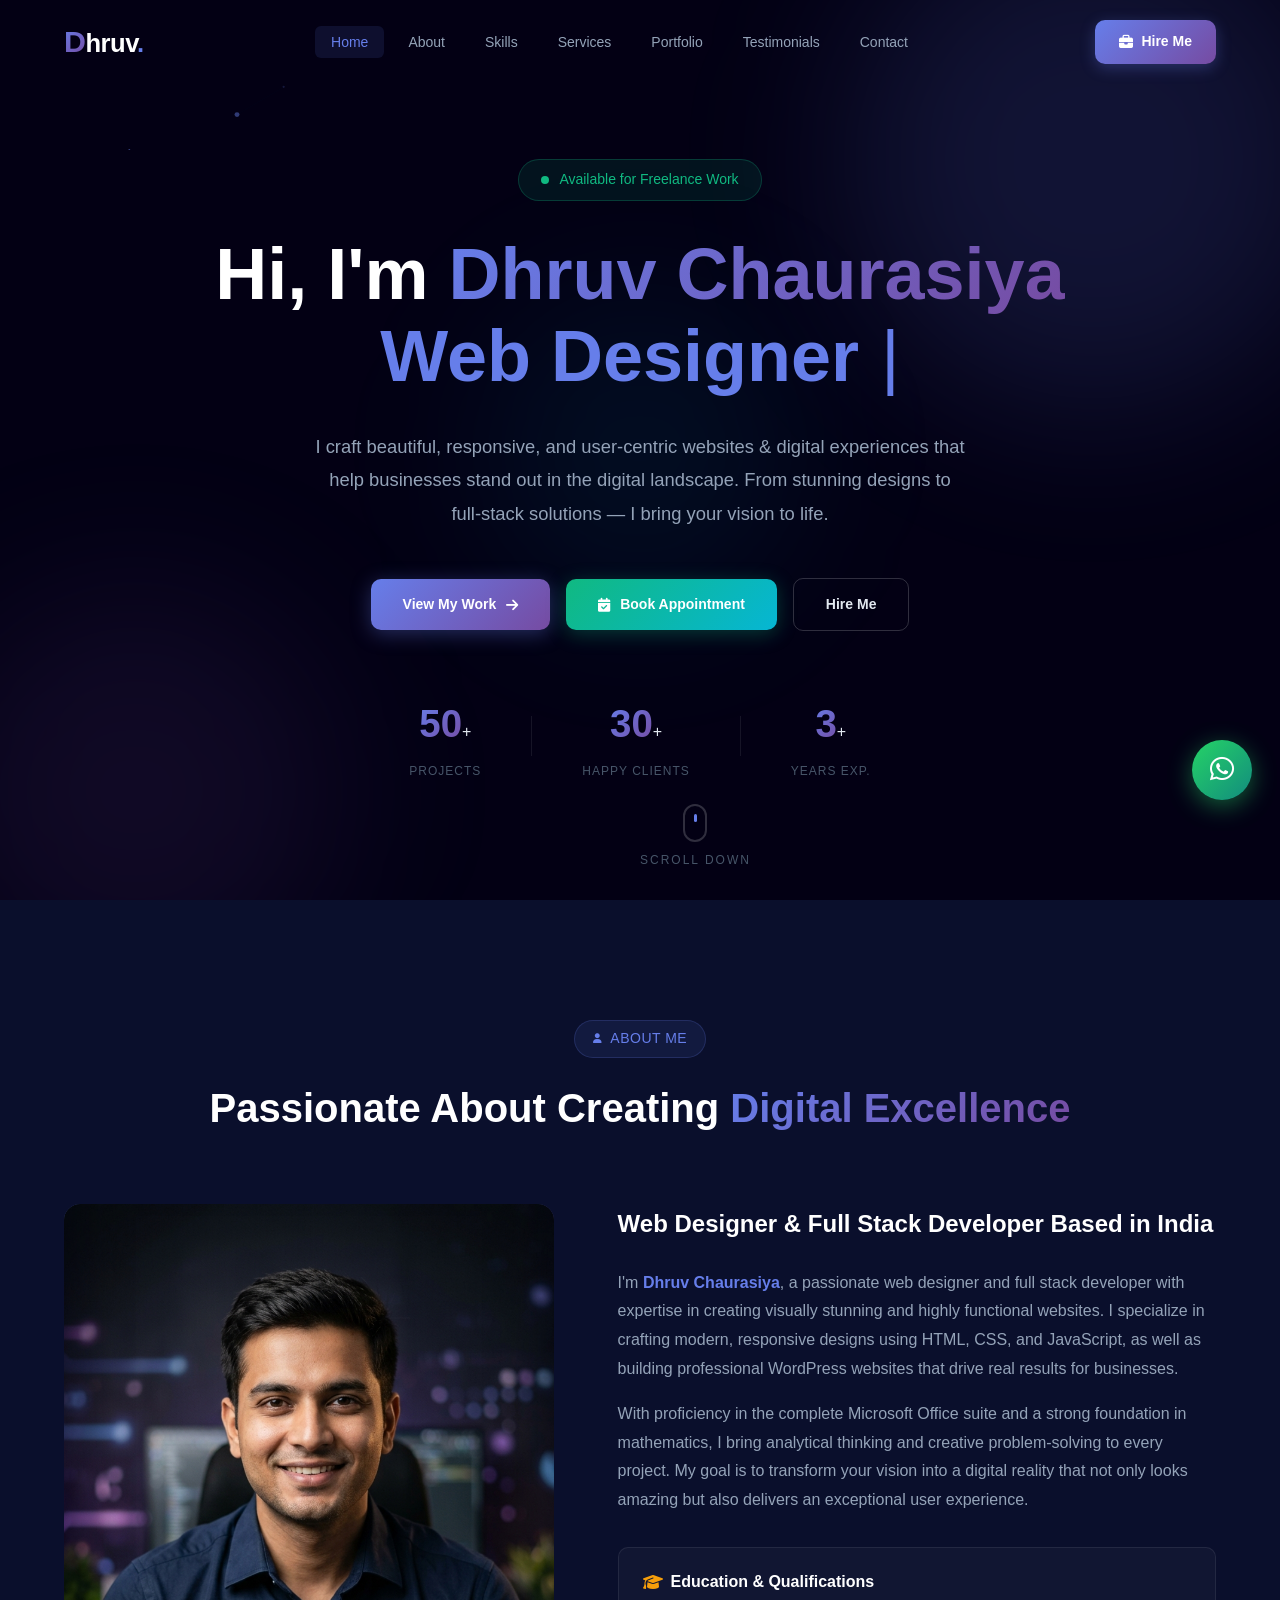
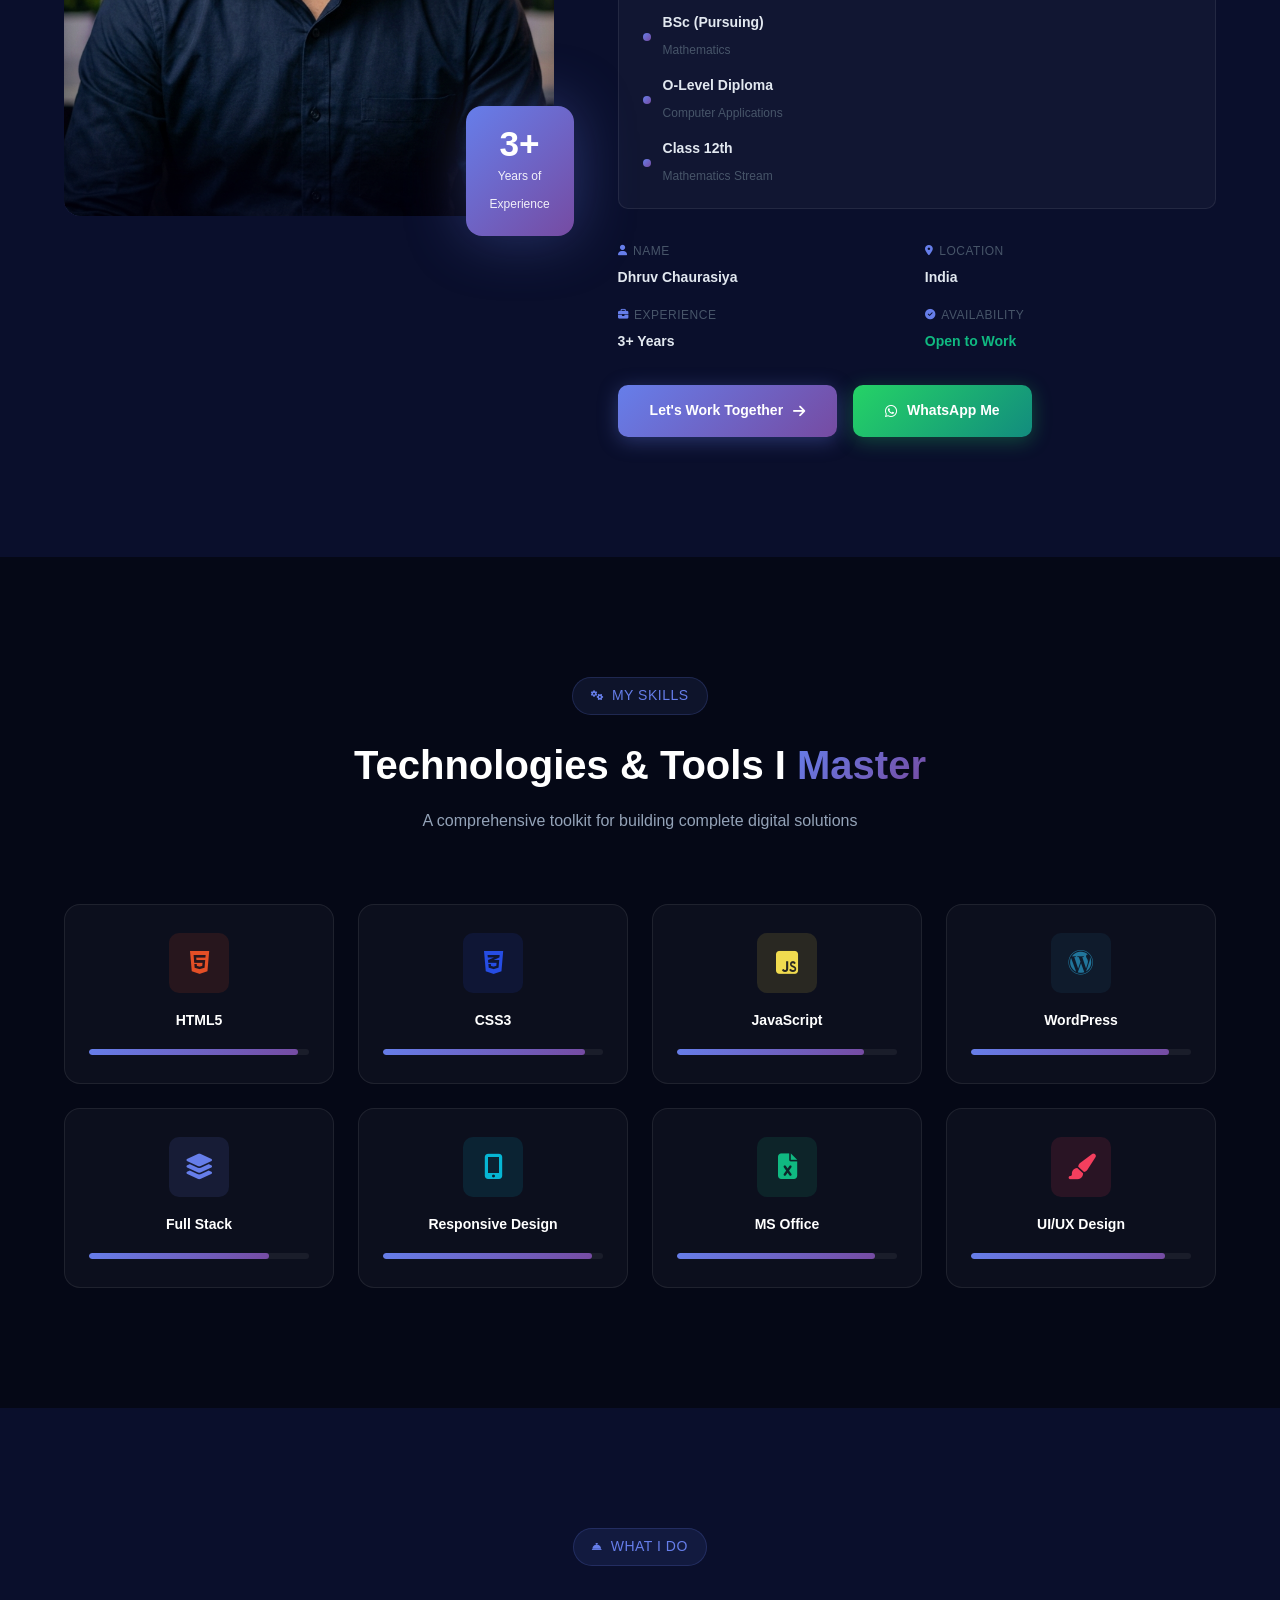
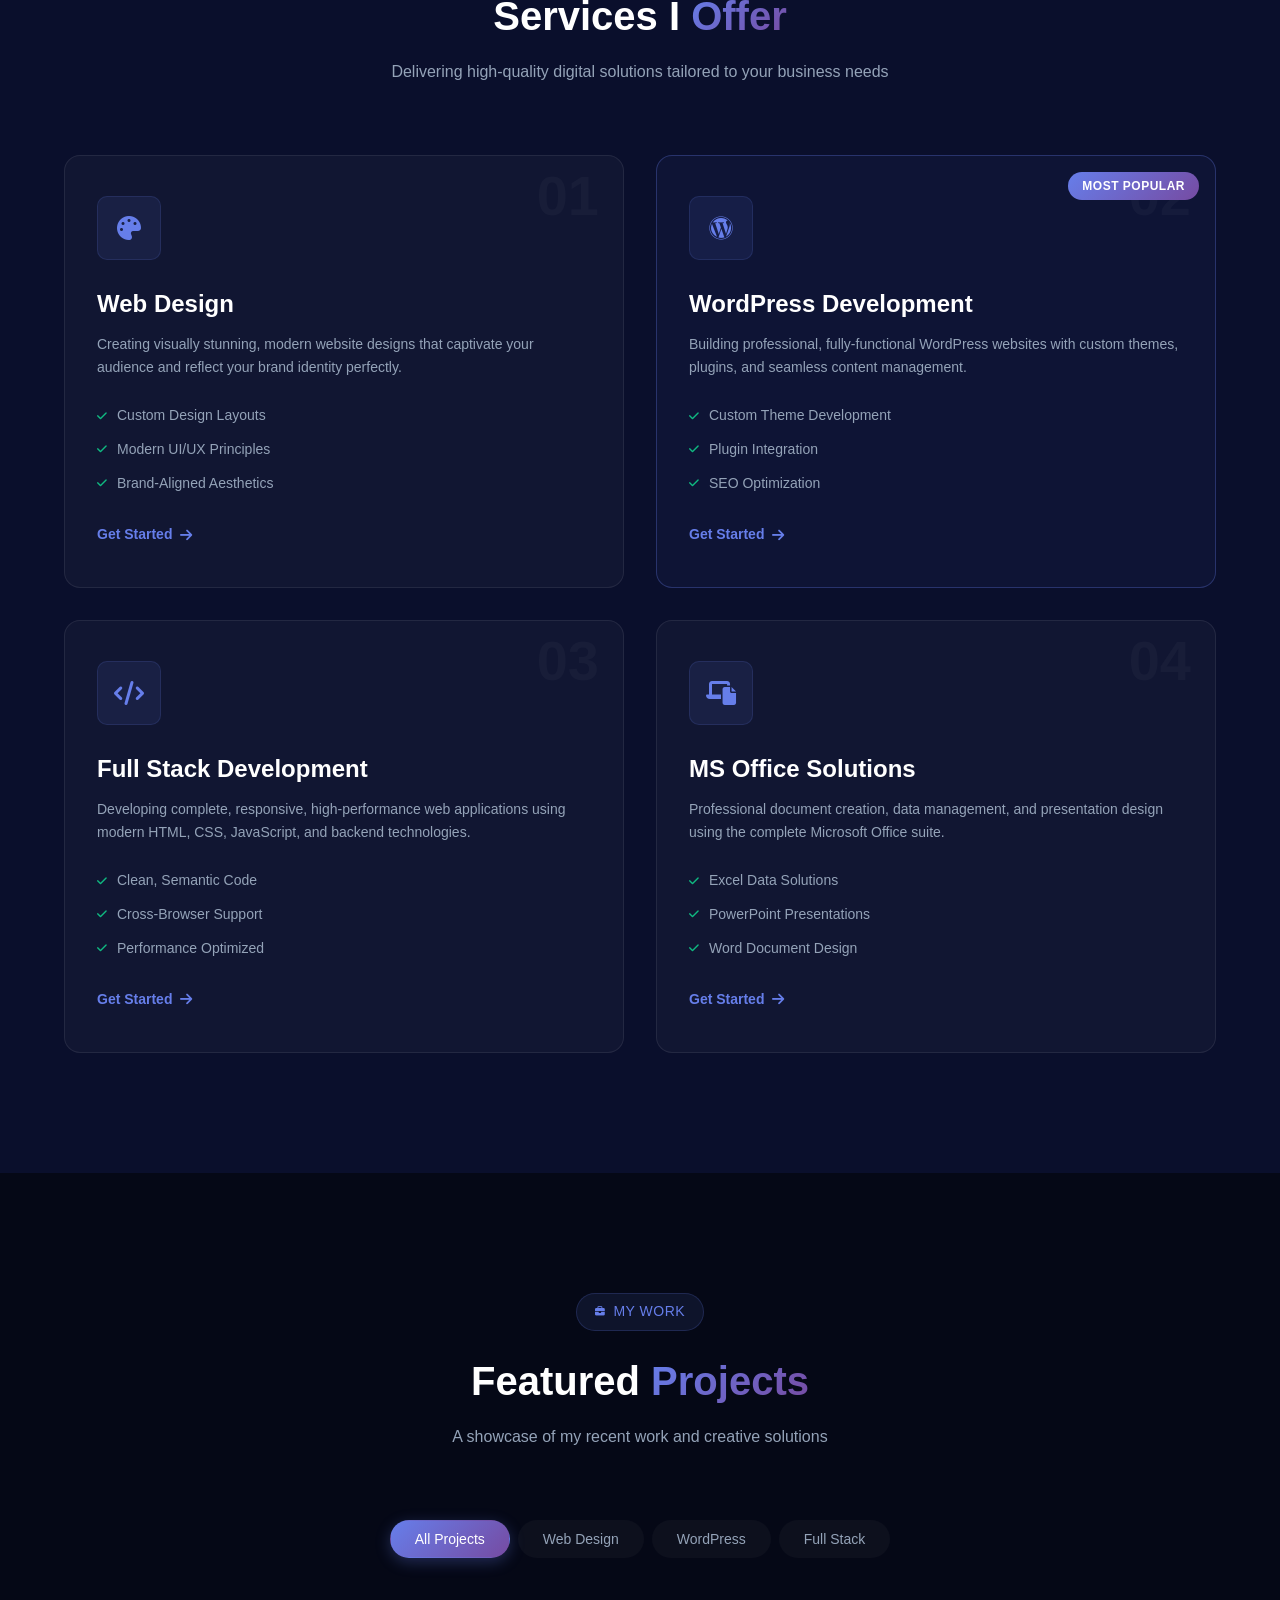
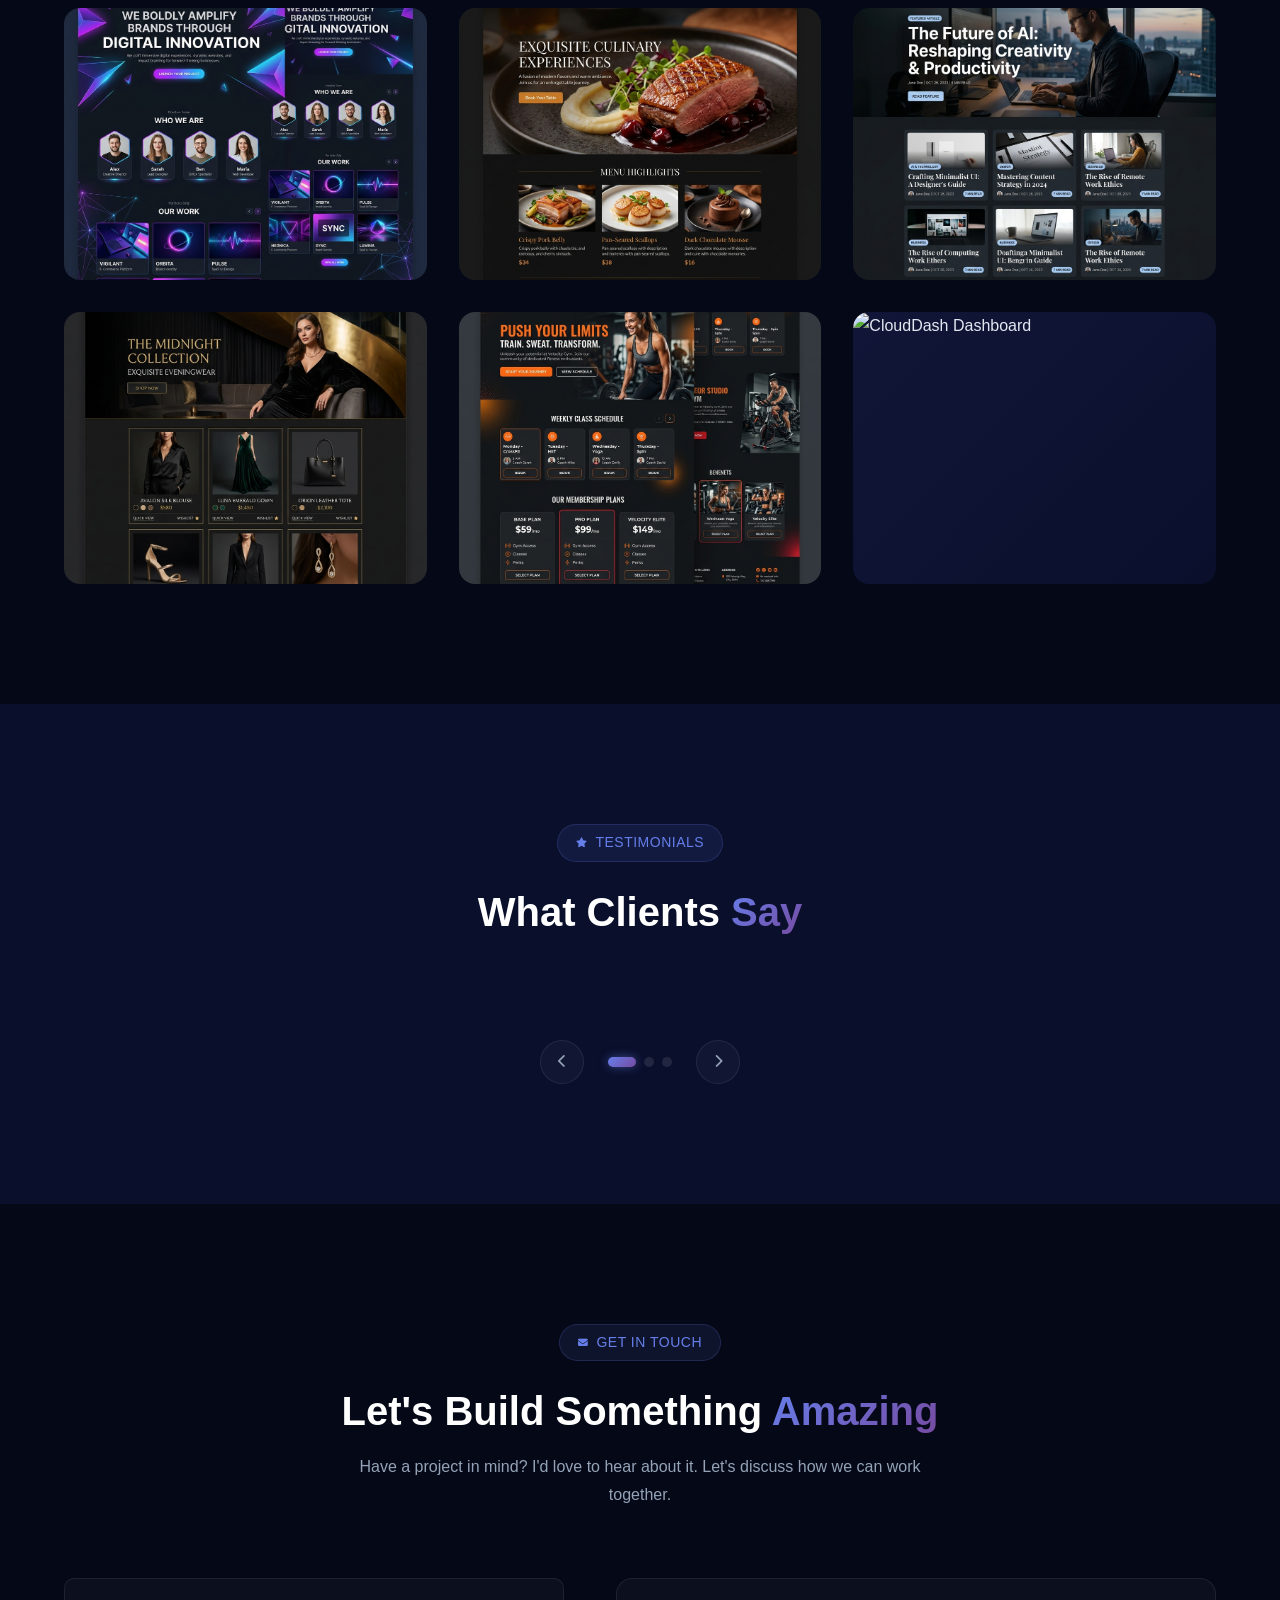
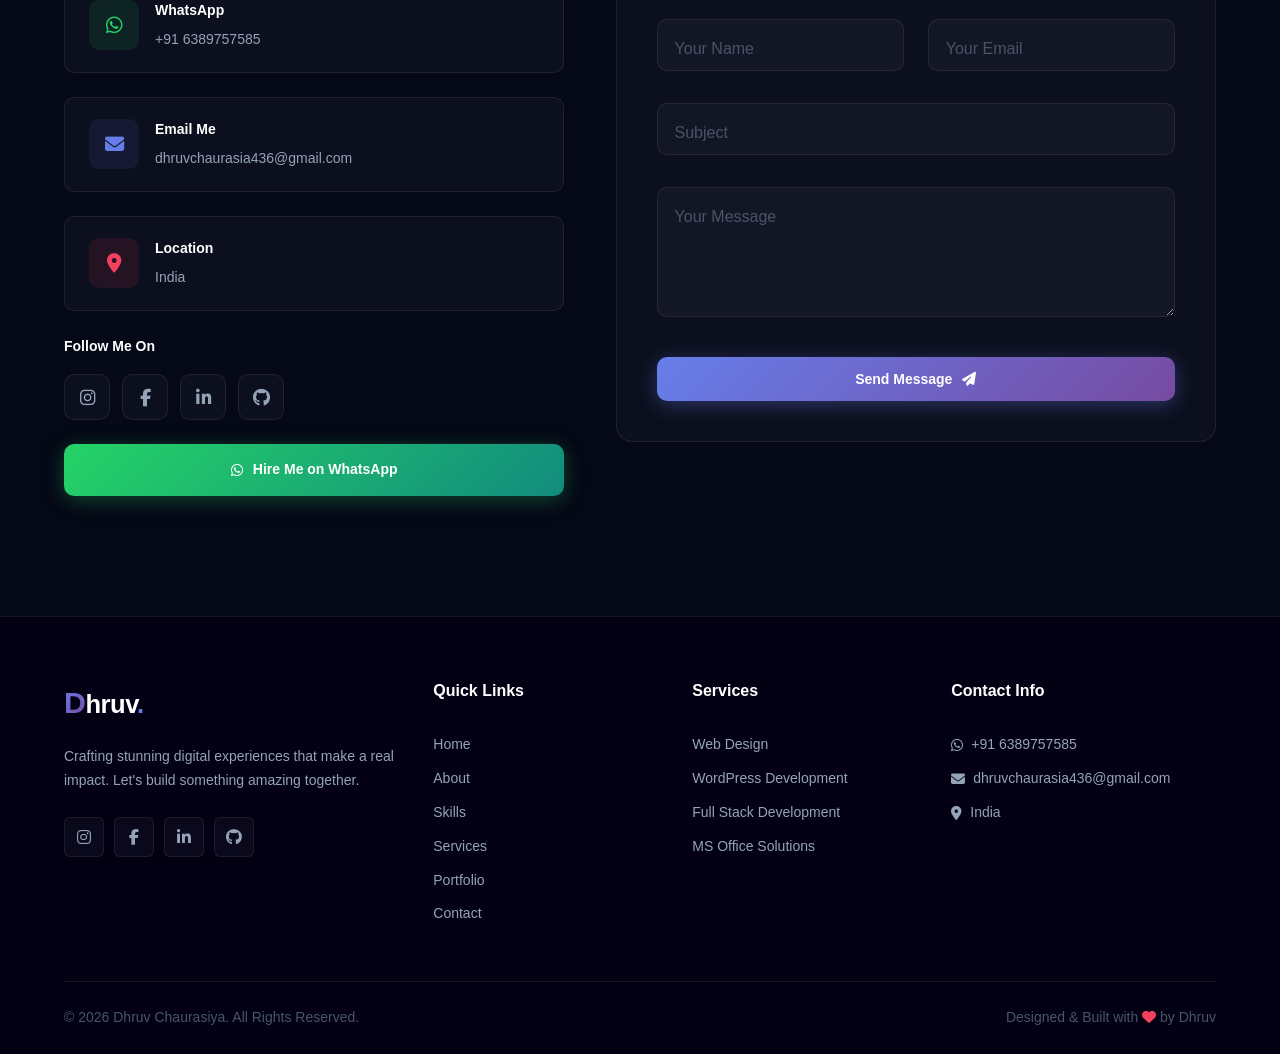
==== commit afd3709b: "Update index.html" ====
--- a/index.html
+++ b/index.html
@@ -121,7 +121,7 @@
             <div class="about-grid">
                 <div class="about-image-wrapper" data-animate>
                     <div class="about-image">
-                        <img src="images/profile.png" alt="Dhruv Chaurasiya - Professional Web Designer" id="profileImage">
+                        <img src="profile.png" alt="Dhruv Chaurasiya - Professional Web Designer" id="profileImage">
                         <div class="about-image-border"></div>
                         <div class="about-image-glow"></div>
                     </div>
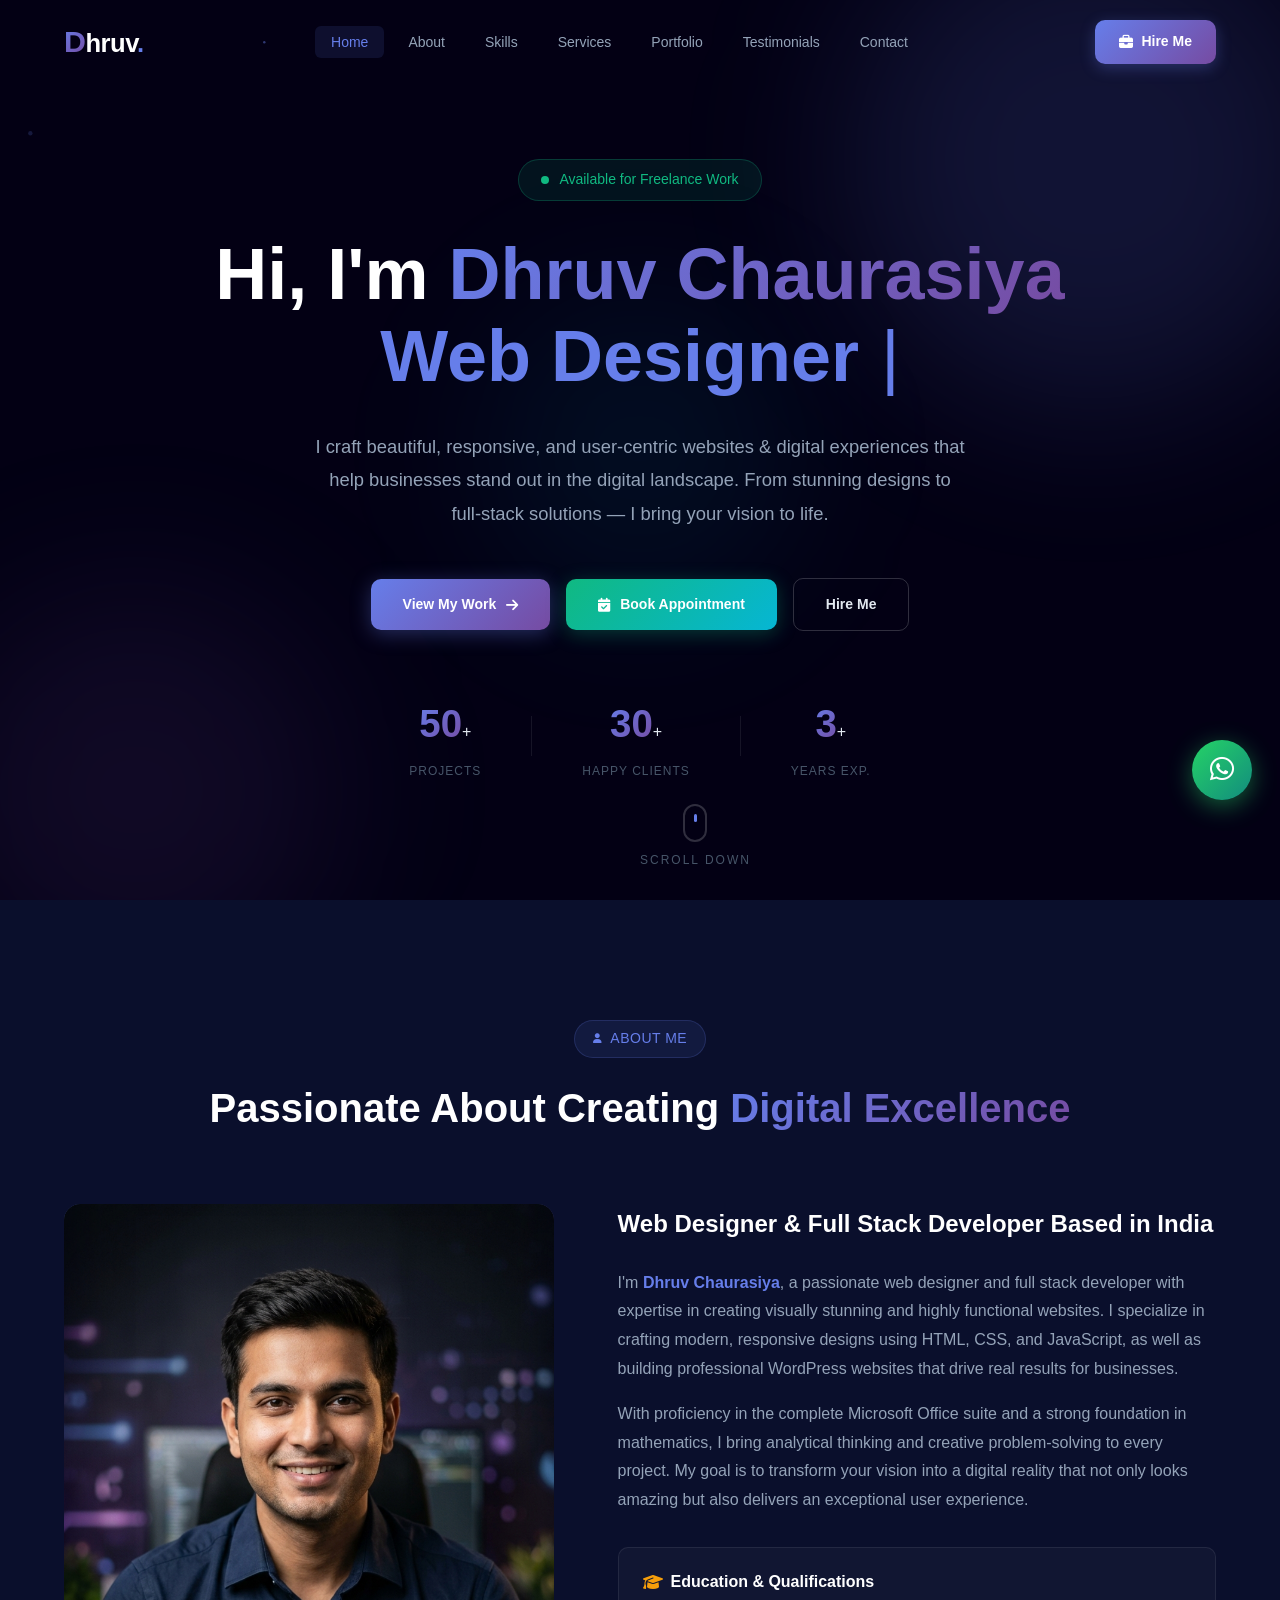
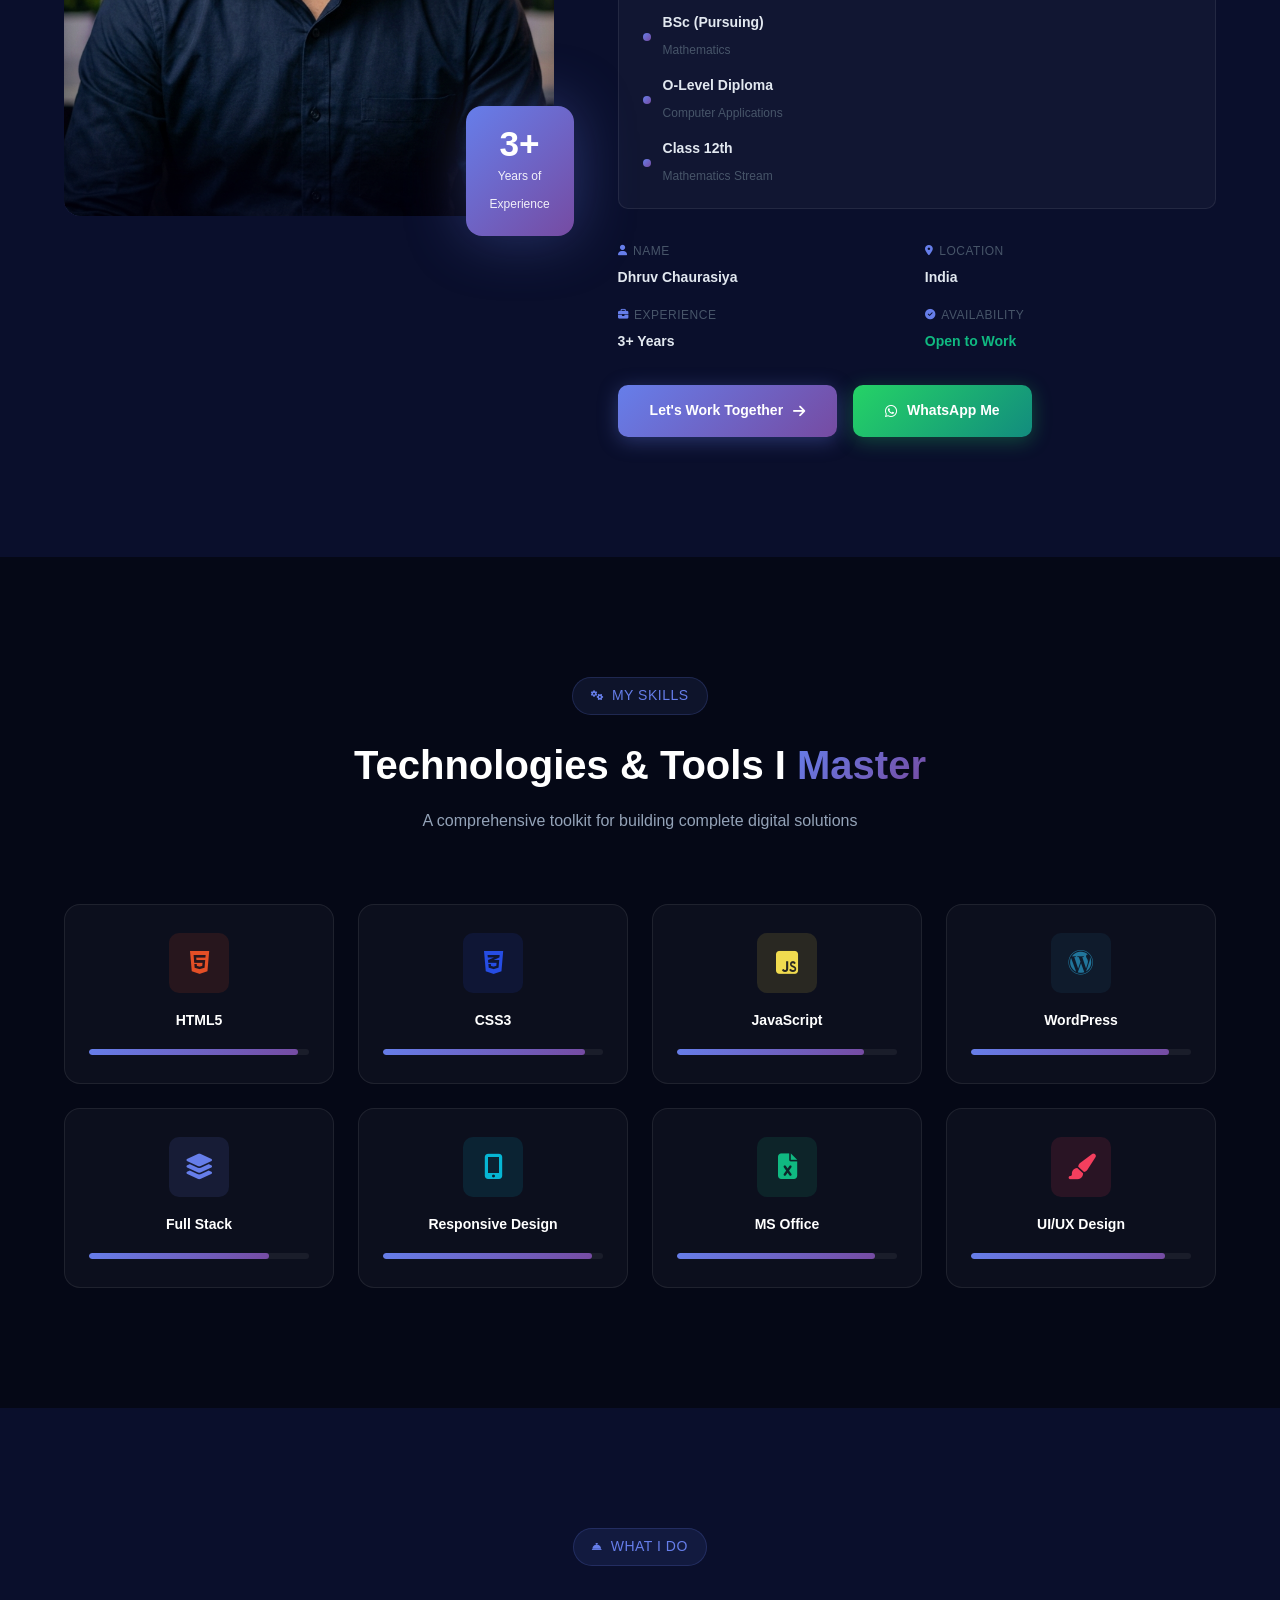
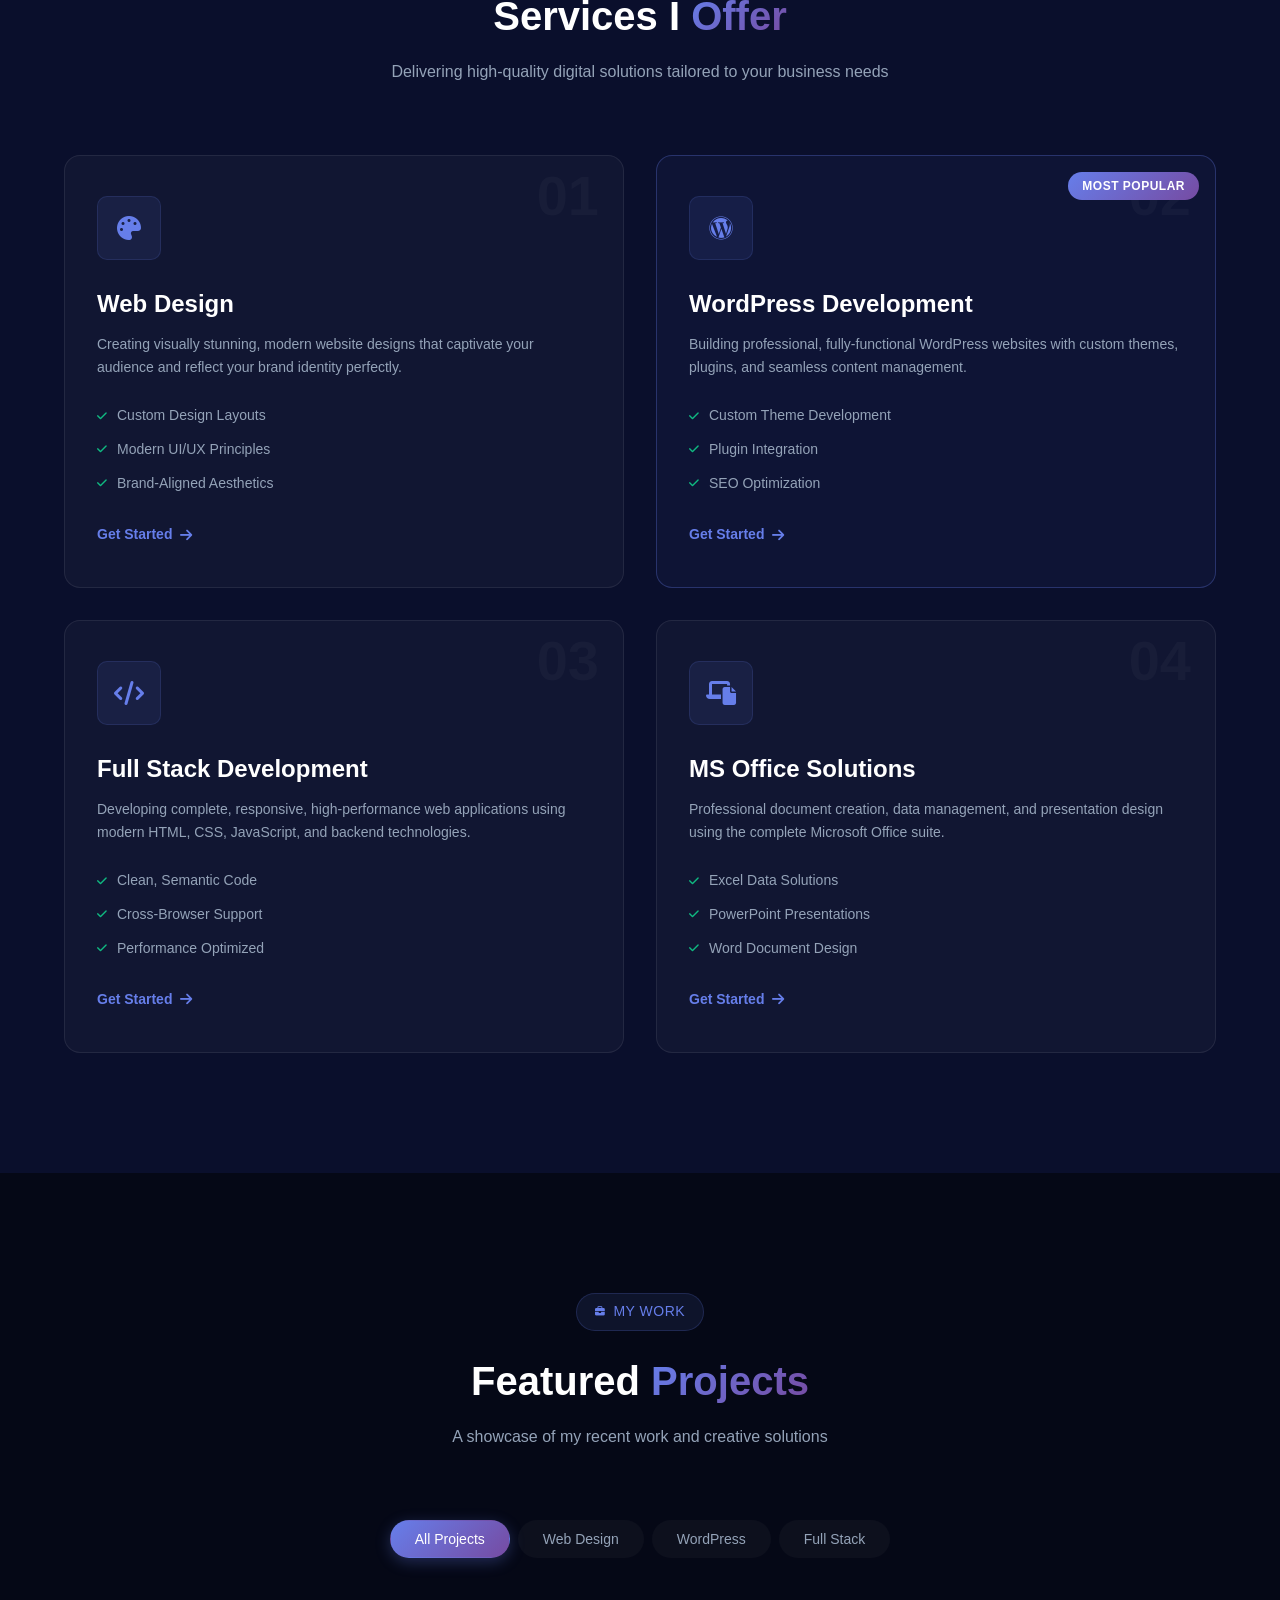
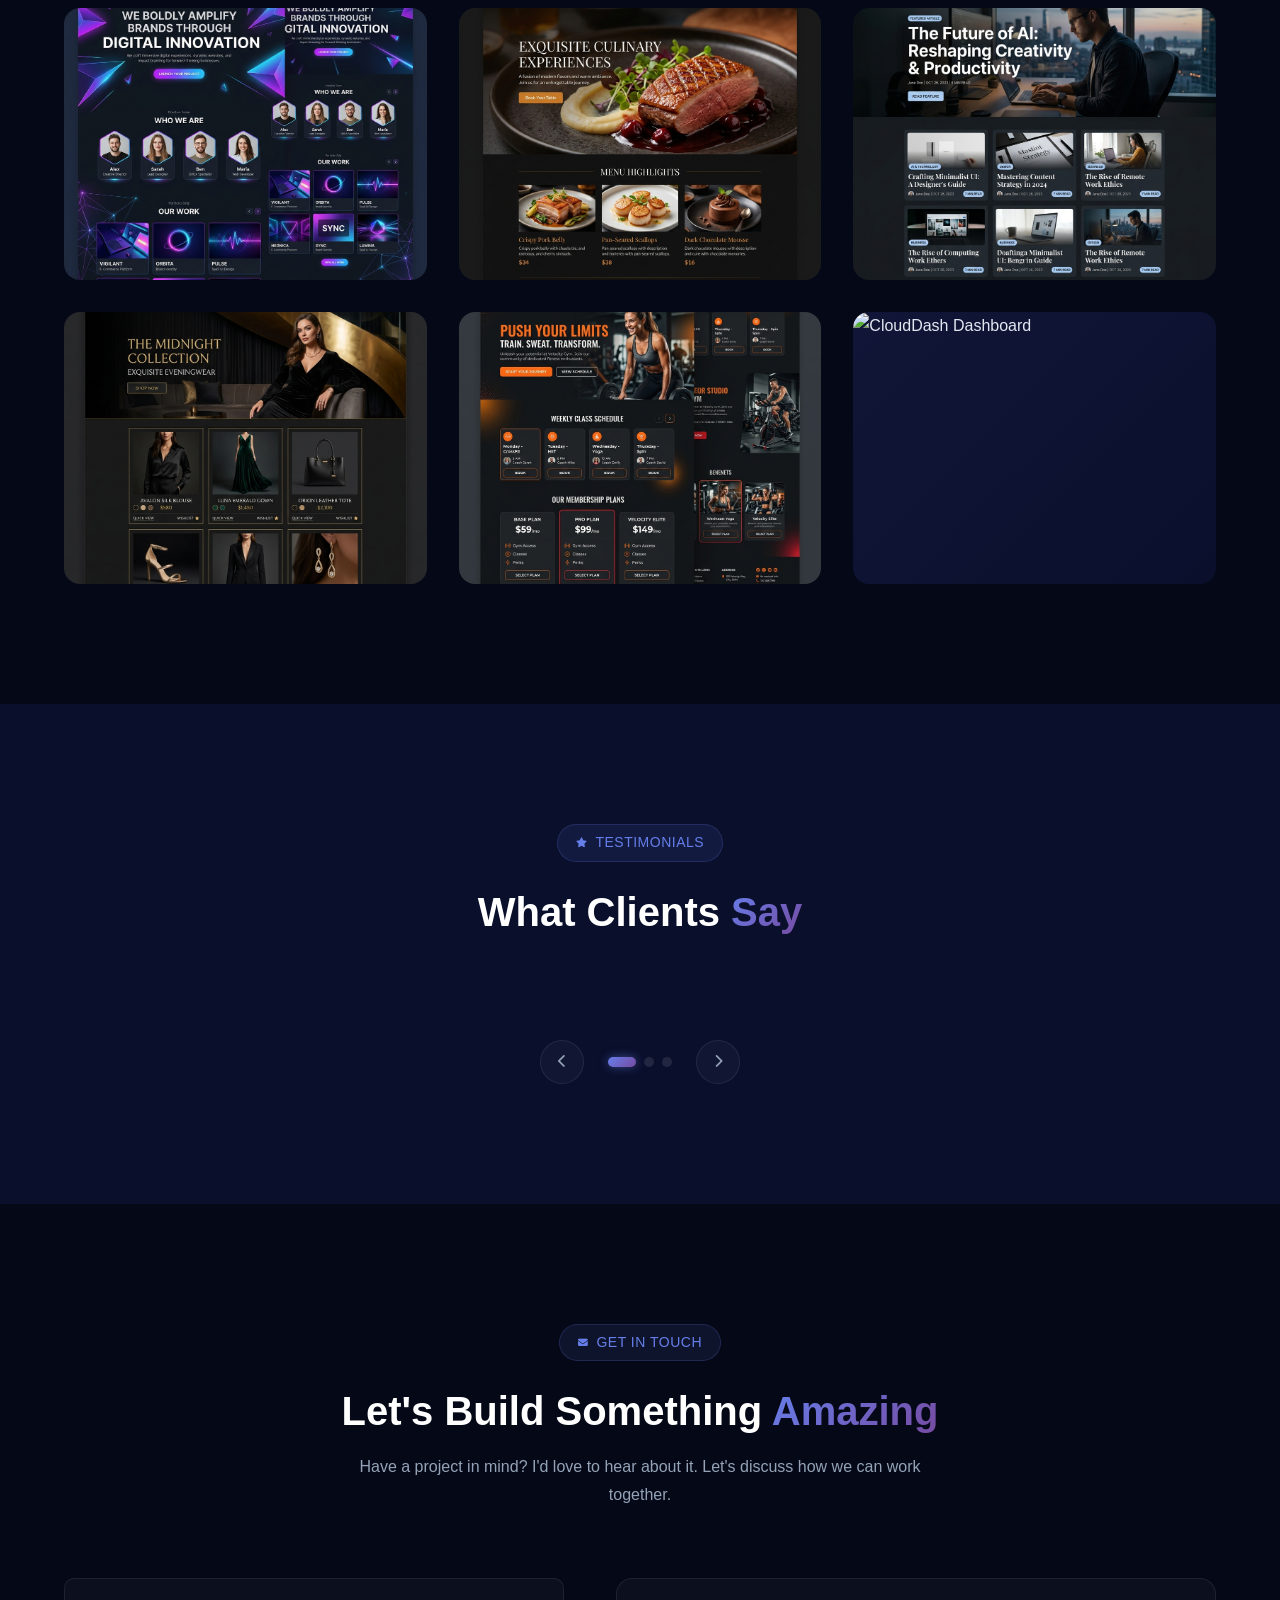
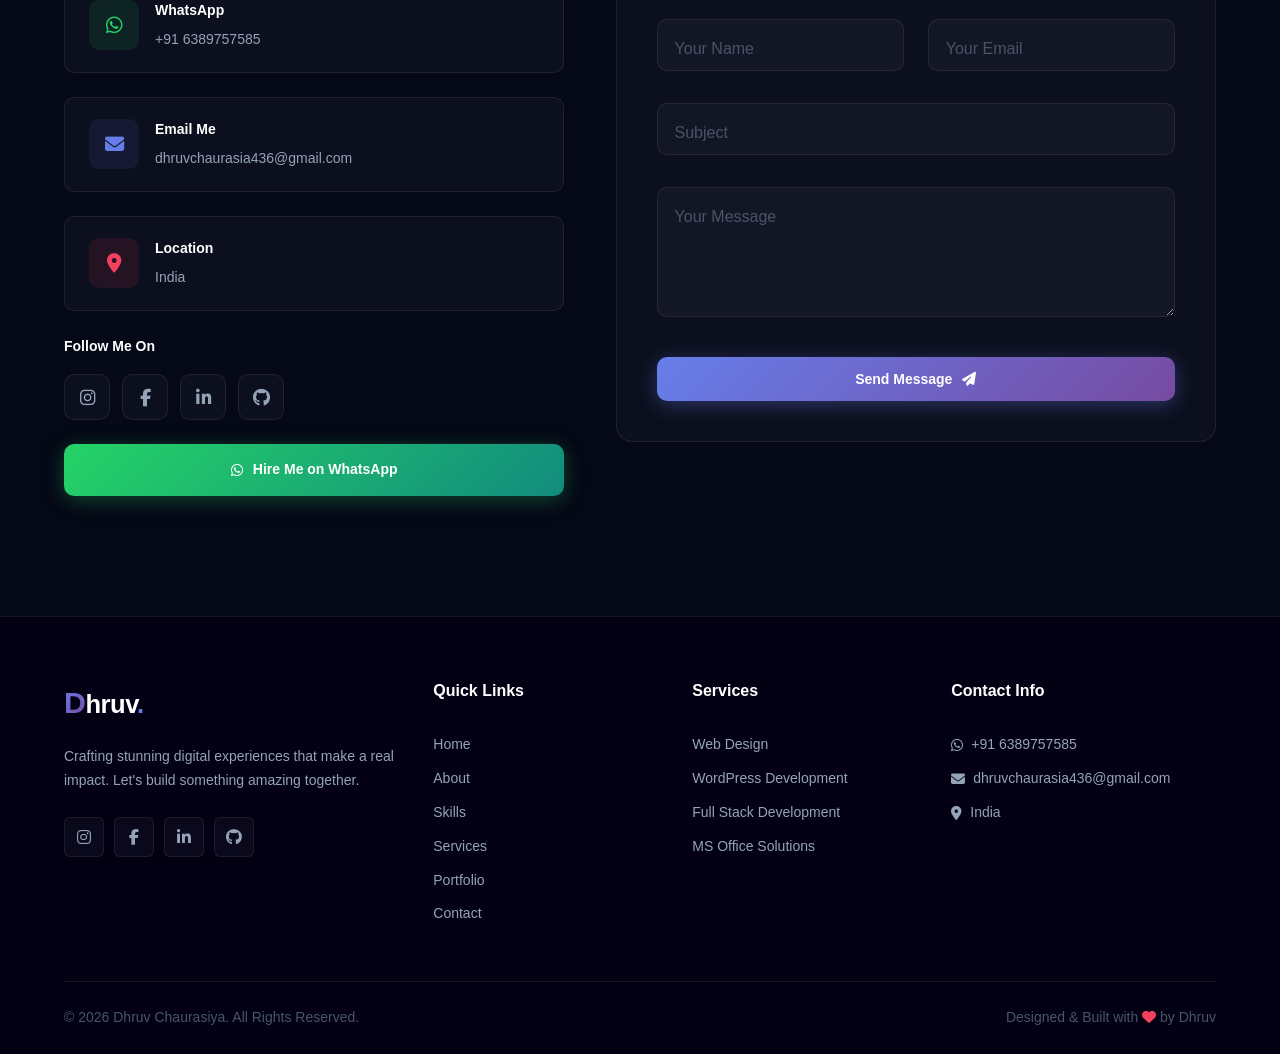
==== commit cd23e377: "Update index.html" ====
--- a/index.html
+++ b/index.html
@@ -353,7 +353,7 @@
             <div class="portfolio-grid" data-animate>
                 <div class="portfolio-item" data-category="web-design">
                     <div class="portfolio-image">
-                        <img src="images/project1.png" alt="LuxeShop E-commerce Website">
+                        <img src="project1.png" alt="LuxeShop E-commerce Website">
                         <div class="portfolio-overlay">
                             <div class="portfolio-info">
                                 <span class="portfolio-category">Web Design</span>
@@ -369,7 +369,7 @@
                 </div>
                 <div class="portfolio-item" data-category="wordpress">
                     <div class="portfolio-image">
-                        <img src="images/project2.png" alt="Flavor House Restaurant">
+                        <img src="project2.png" alt="Flavor House Restaurant">
                         <div class="portfolio-overlay">
                             <div class="portfolio-info">
                                 <span class="portfolio-category">WordPress</span>
@@ -385,7 +385,7 @@
                 </div>
                 <div class="portfolio-item" data-category="fullstack">
                     <div class="portfolio-image">
-                        <img src="images/project3.png" alt="CreativeX Agency">
+                        <img src="project3.png" alt="CreativeX Agency">
                         <div class="portfolio-overlay">
                             <div class="portfolio-info">
                                 <span class="portfolio-category">Full Stack</span>
@@ -401,7 +401,7 @@
                 </div>
                 <div class="portfolio-item" data-category="wordpress">
                     <div class="portfolio-image">
-                        <img src="images/project4.png" alt="BlogSphere Platform">
+                        <img src="project4.png" alt="BlogSphere Platform">
                         <div class="portfolio-overlay">
                             <div class="portfolio-info">
                                 <span class="portfolio-category">WordPress</span>
@@ -417,7 +417,7 @@
                 </div>
                 <div class="portfolio-item" data-category="web-design">
                     <div class="portfolio-image">
-                        <img src="images/project5.png" alt="FitZone Fitness">
+                        <img src="project5.png" alt="FitZone Fitness">
                         <div class="portfolio-overlay">
                             <div class="portfolio-info">
                                 <span class="portfolio-category">Web Design</span>
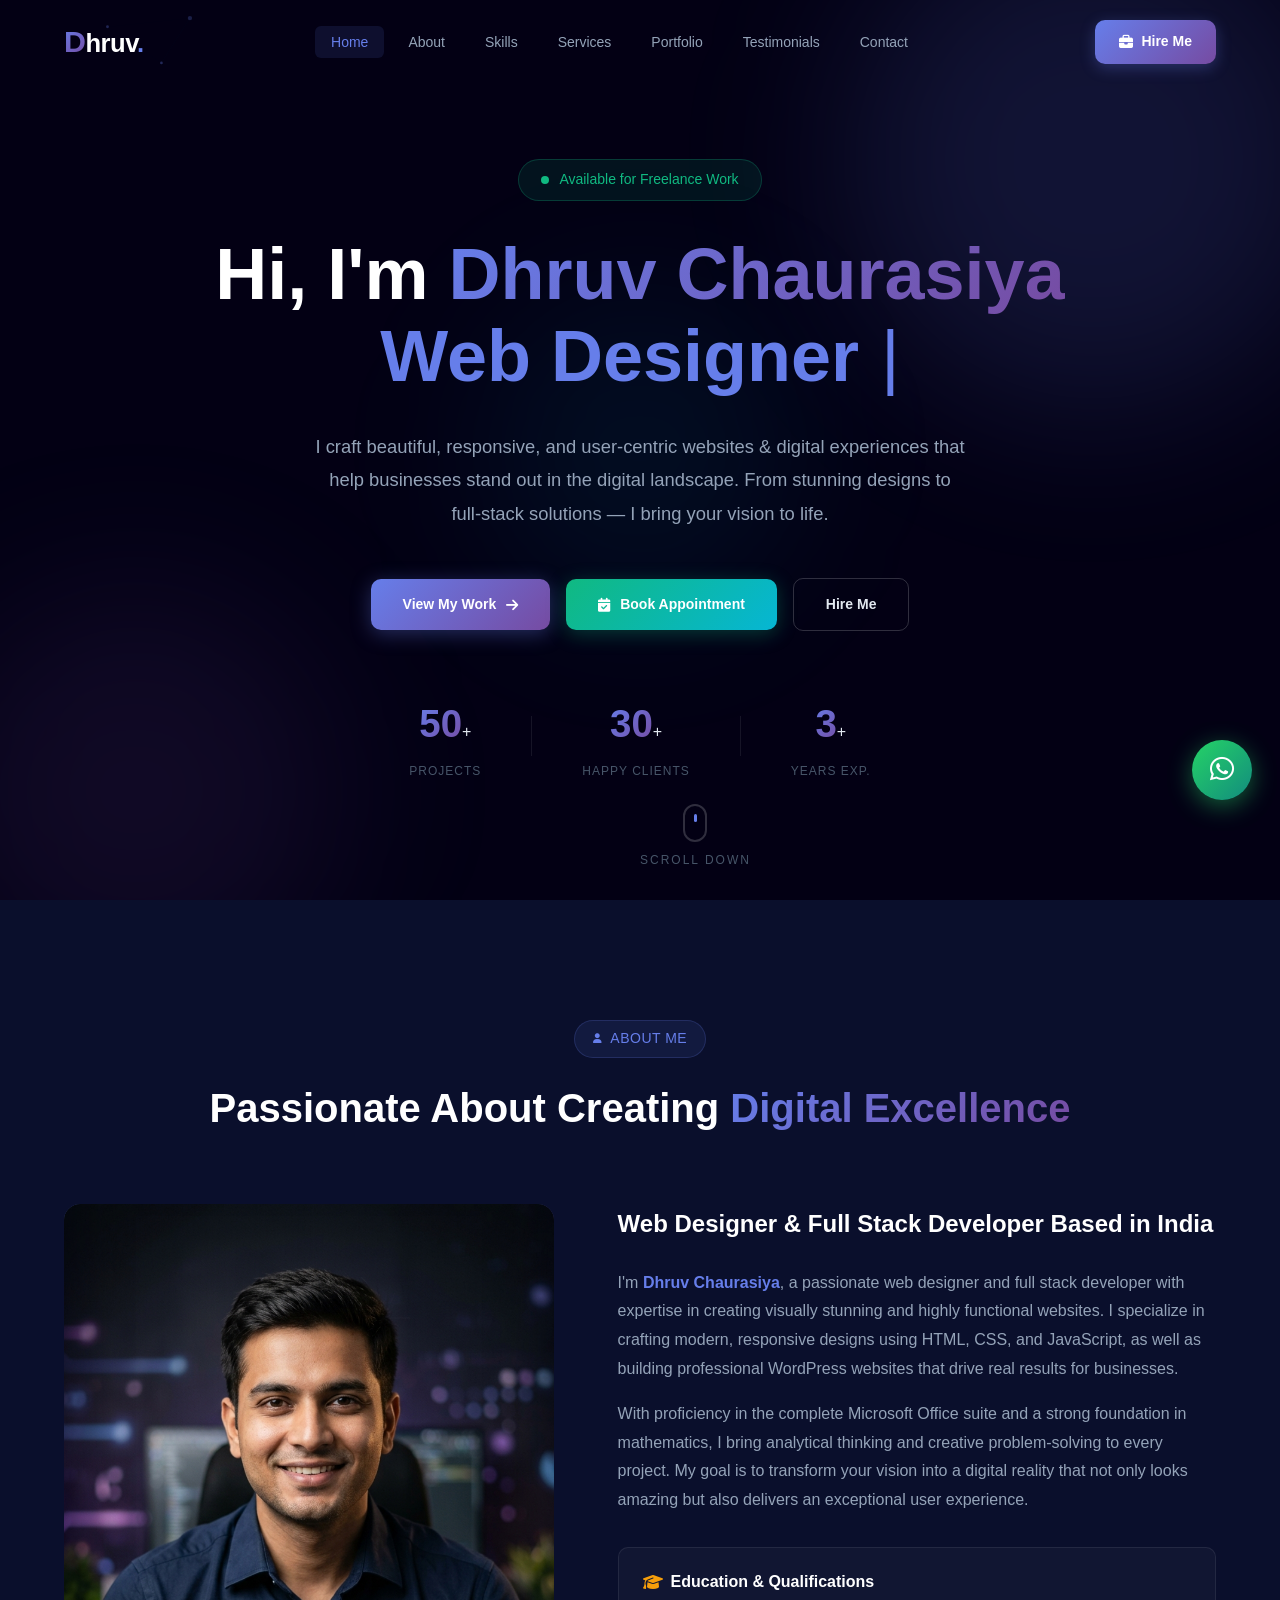
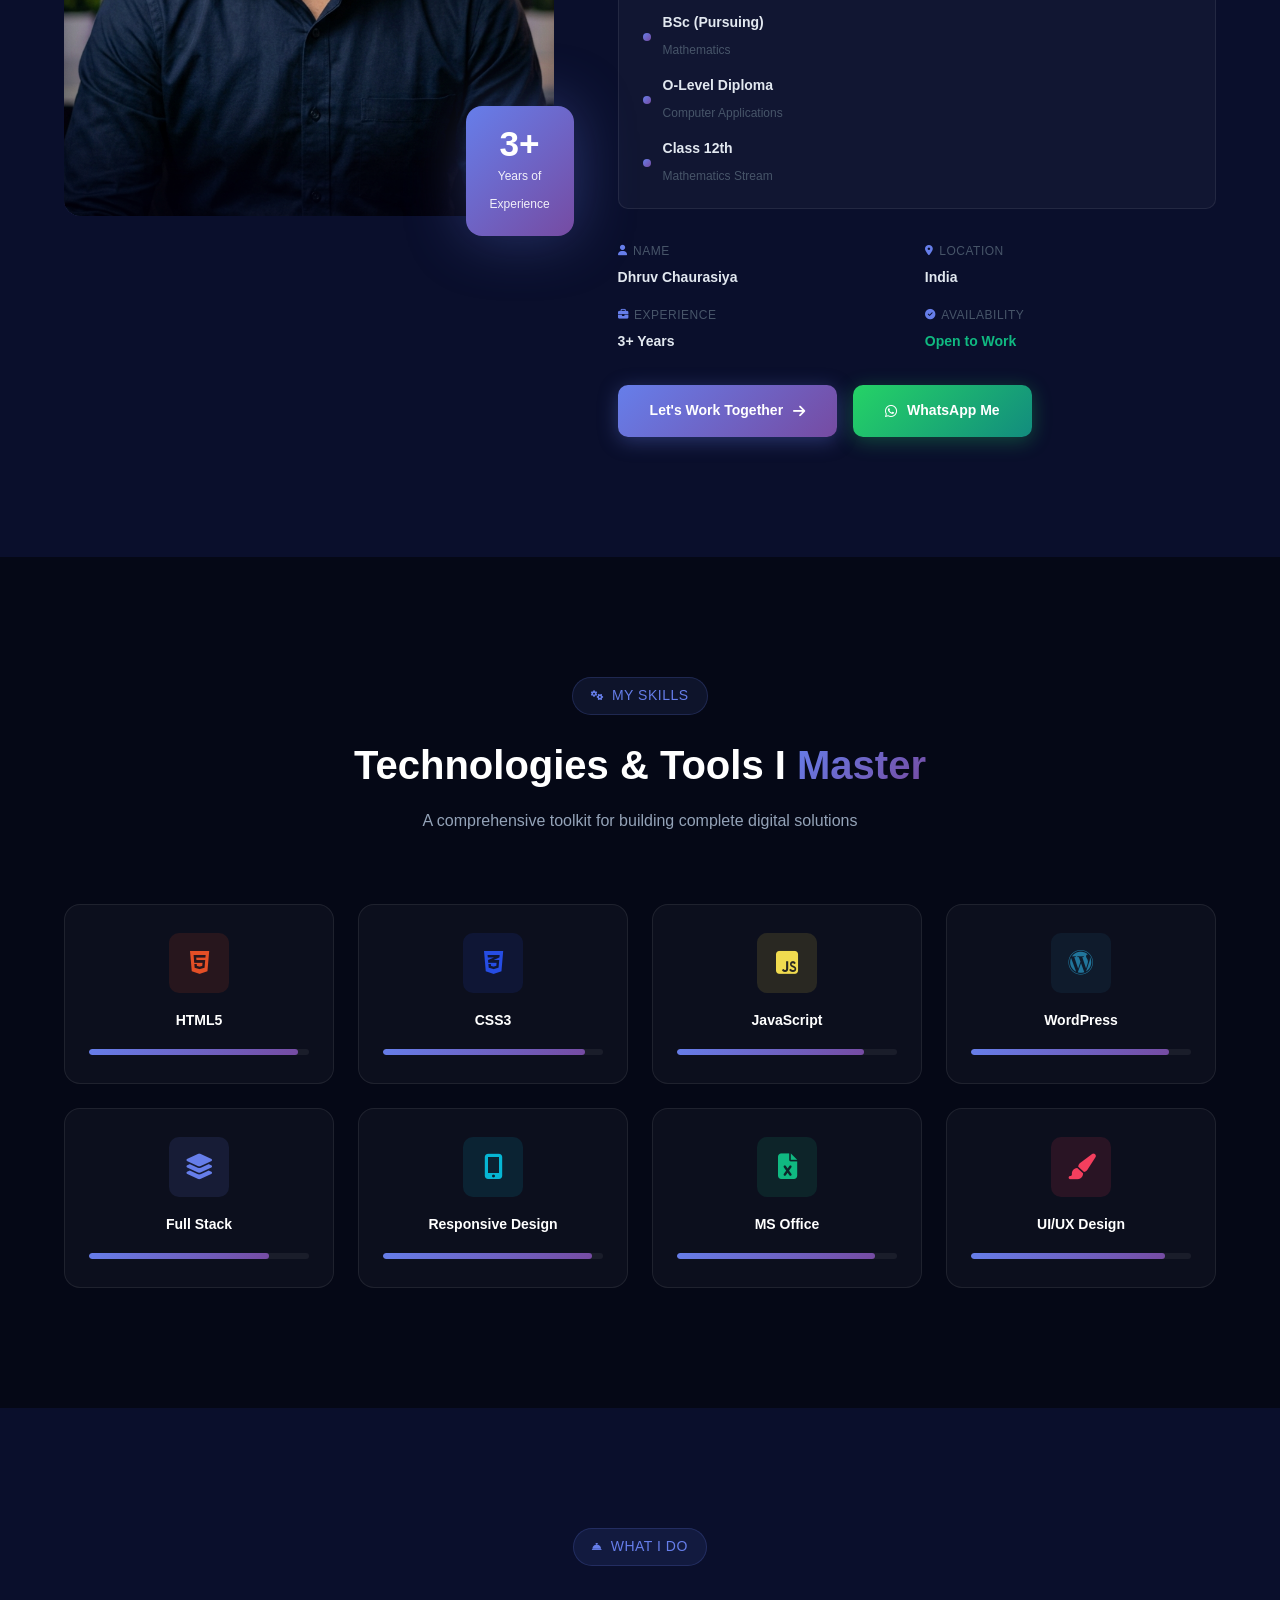
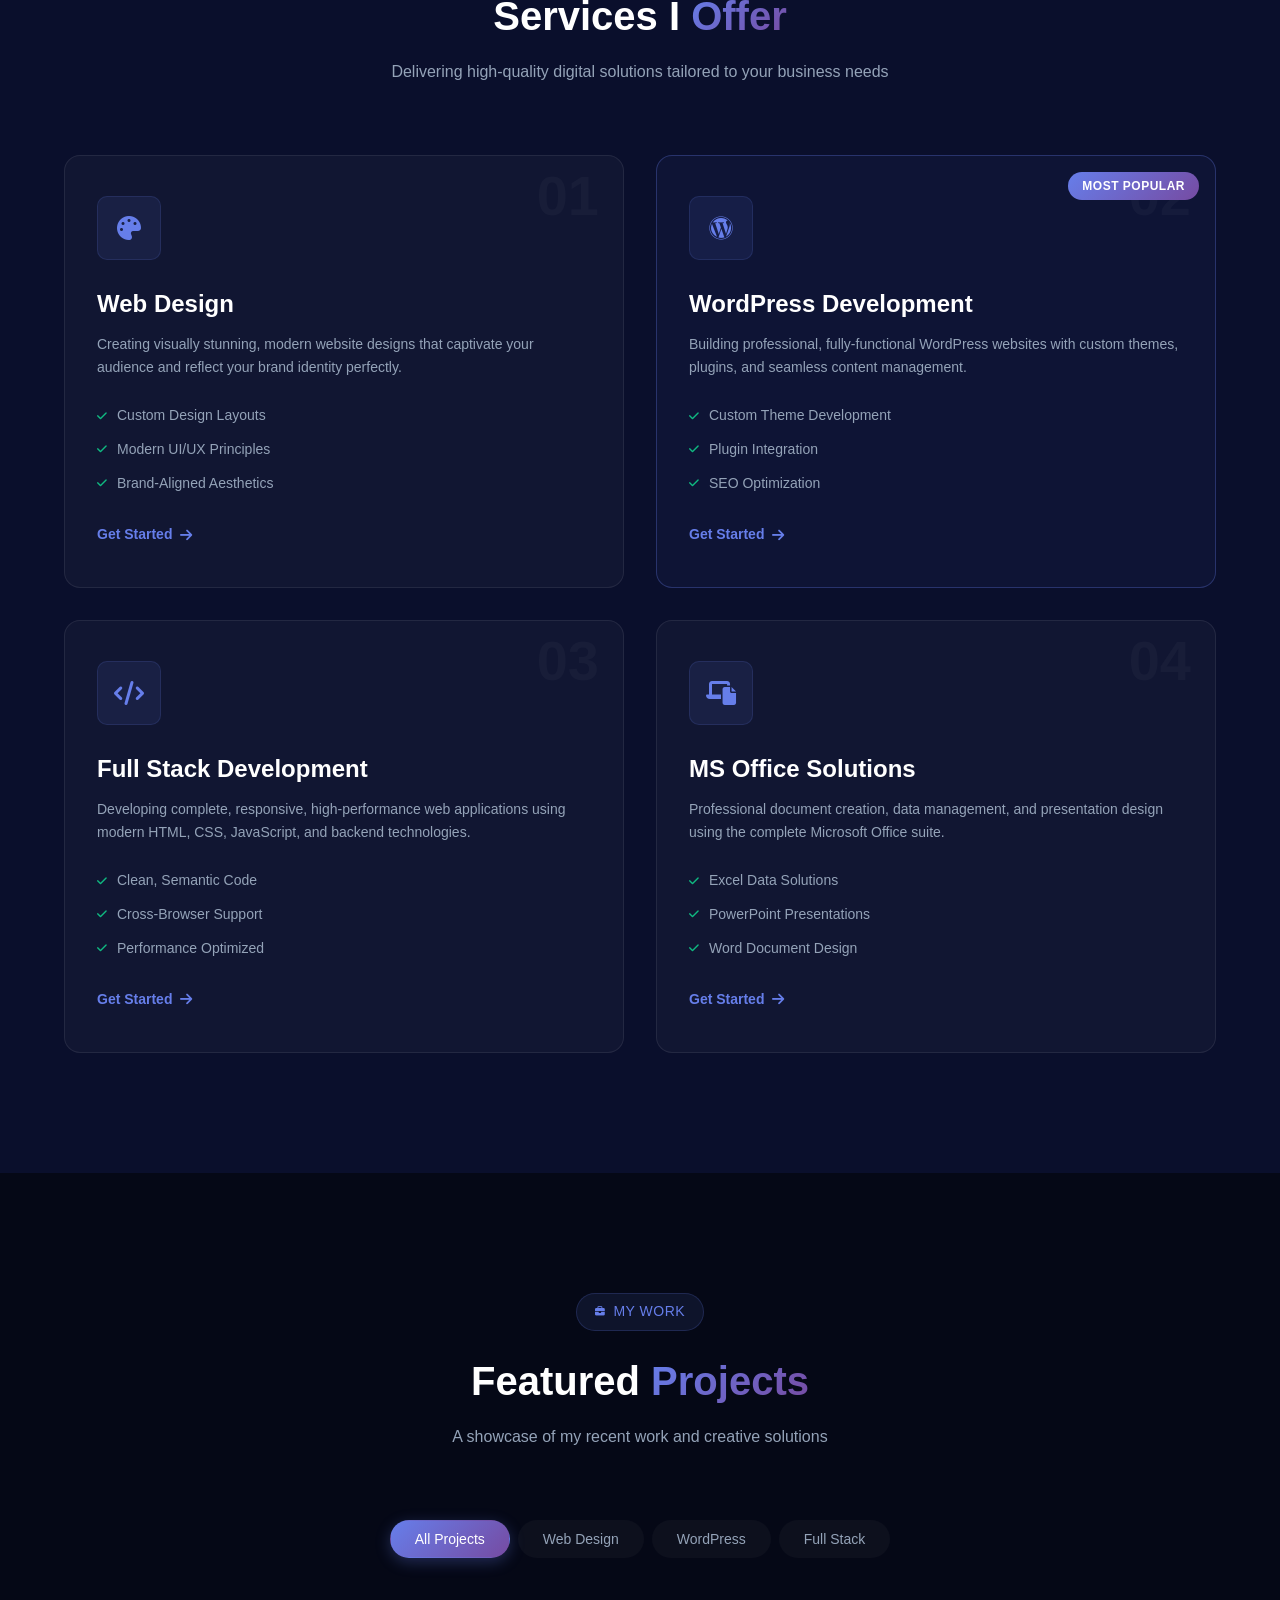
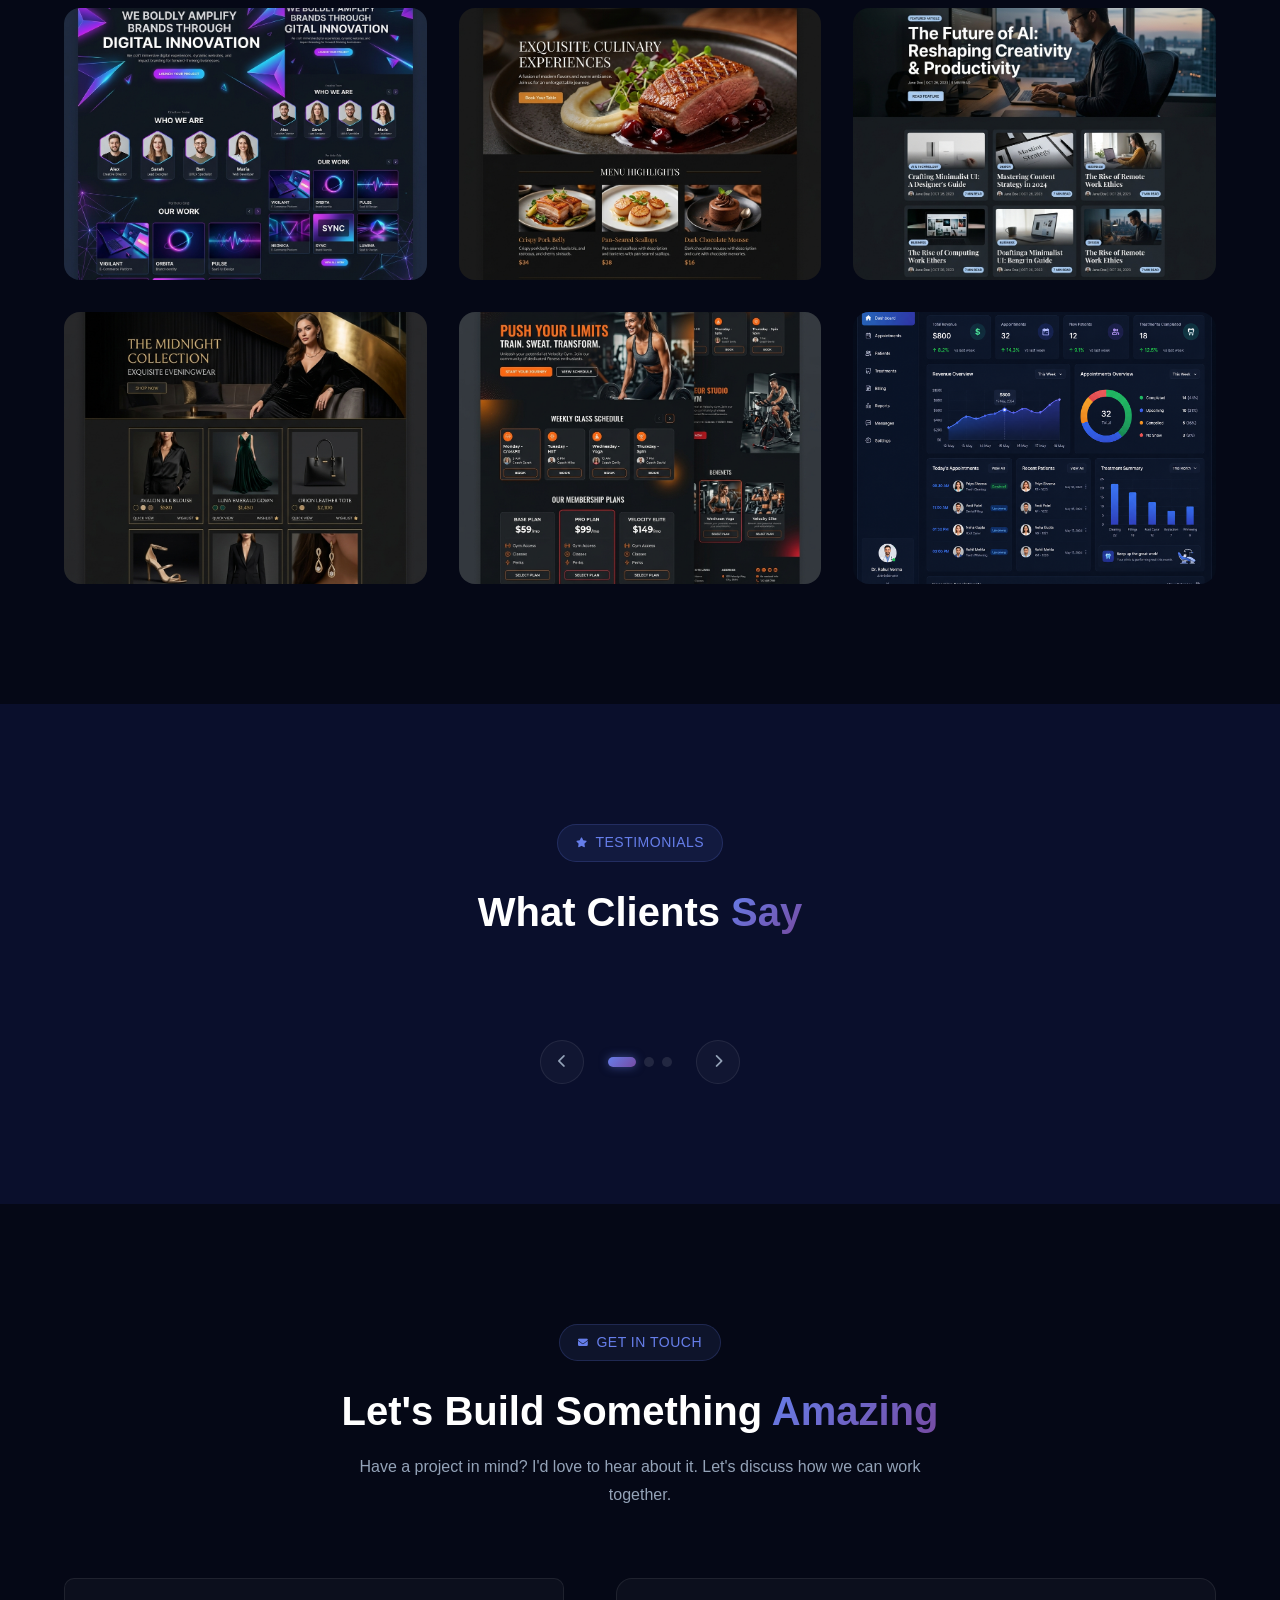
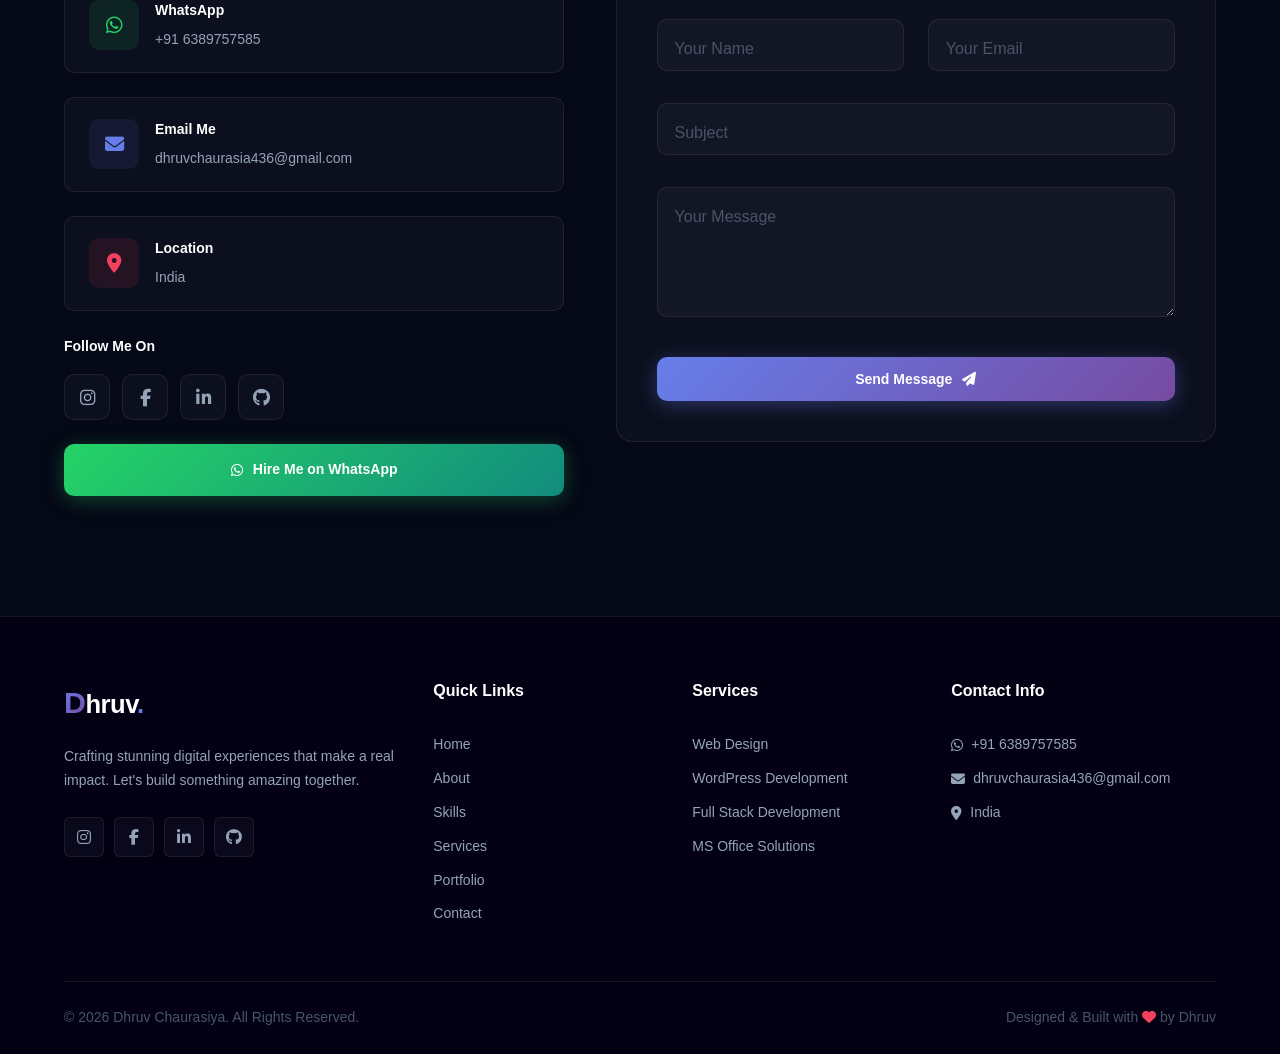
==== commit 3159de41: "Update index.html" ====
--- a/index.html
+++ b/index.html
@@ -433,7 +433,7 @@
                 </div>
                 <div class="portfolio-item" data-category="fullstack">
                     <div class="portfolio-image">
-                        <img src="images/project6.png" alt="CloudDash Dashboard">
+                        <img src="project6.png" alt="CloudDash Dashboard">
                         <div class="portfolio-overlay">
                             <div class="portfolio-info">
                                 <span class="portfolio-category">Full Stack</span>
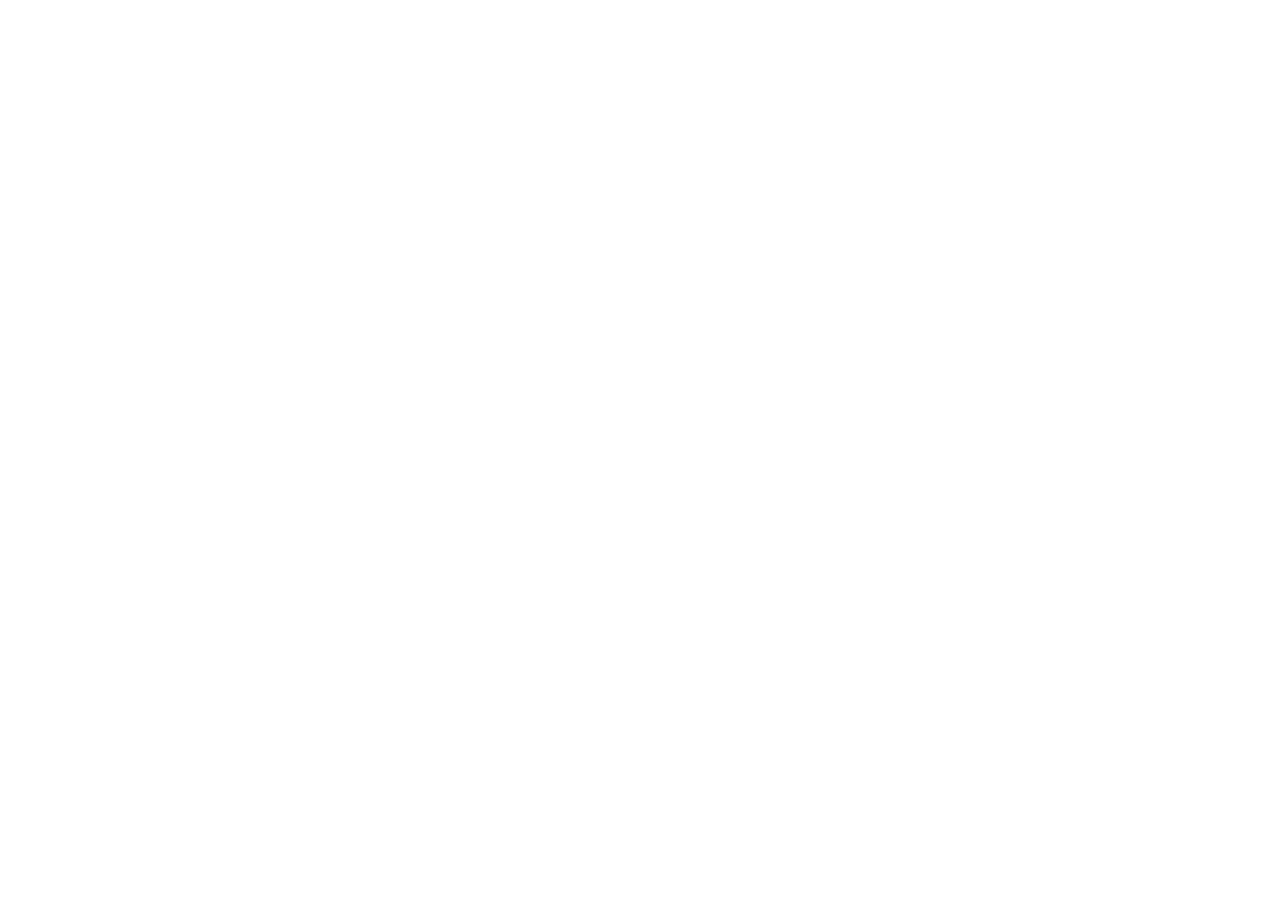
==== commit f973c2a6: "Updates" ====
--- a/index.html
+++ b/index.html
@@ -1,660 +1,55 @@
-<!DOCTYPE html>
-<html lang="en">
-<head>
-    <meta charset="UTF-8">
-    <meta name="viewport" content="width=device-width, initial-scale=1.0">
-    <title>Dhruv Chaurasiya | Professional Web Designer & Developer</title>
-    <meta name="description" content="Dhruv Chaurasiya — Professional Web Designer & Full Stack Developer specializing in modern web design, WordPress development, and frontend solutions. Creating stunning digital experiences.">
-    <meta name="keywords" content="web designer, web developer, wordpress developer, full stack developer, Dhruv Chaurasiya, portfolio, HTML, CSS, JavaScript">
-    <meta name="author" content="Dhruv Chaurasiya">
-    <!-- Open Graph -->
-    <meta property="og:title" content="Dhruv Chaurasiya | Professional Web Designer & Developer">
-    <meta property="og:description" content="Professional Web Designer & Full Stack Developer creating stunning digital experiences.">
-    <meta property="og:type" content="website">
-    <!-- Google Fonts -->
-    <link rel="preconnect" href="https://fonts.googleapis.com">
-    <link rel="preconnect" href="https://fonts.gstatic.com" crossorigin>
-    <link href="https://fonts.googleapis.com/css2?family=Inter:wght@300;400;500;600;700&family=Outfit:wght@300;400;500;600;700;800;900&display=swap" rel="stylesheet">
-    <!-- Font Awesome -->
-    <link rel="stylesheet" href="https://cdnjs.cloudflare.com/ajax/libs/font-awesome/6.5.0/css/all.min.css">
-    <link rel="stylesheet" href="style.css">
-</head>
-<body>
-    <!-- Cursor Glow Effect -->
-    <div class="cursor-glow" id="cursorGlow"></div>
-    <!-- Floating WhatsApp Button -->
-    <a href="https://wa.me/916389757585" target="_blank" class="whatsapp-float" id="whatsappFloat" aria-label="Chat on WhatsApp">
-        <i class="fab fa-whatsapp"></i>
-        <span class="whatsapp-tooltip">Chat with me!</span>
-    </a>
-    <!-- Navigation -->
-    <nav class="navbar" id="navbar">
-        <div class="container nav-container">
-            <a href="#home" class="nav-logo">
-                <span class="logo-text">D</span>hruv<span class="logo-dot">.</span>
-            </a>
-            <ul class="nav-menu" id="navMenu">
-                <li><a href="#home" class="nav-link active">Home</a></li>
-                <li><a href="#about" class="nav-link">About</a></li>
-                <li><a href="#skills" class="nav-link">Skills</a></li>
-                <li><a href="#services" class="nav-link">Services</a></li>
-                <li><a href="#portfolio" class="nav-link">Portfolio</a></li>
-                <li><a href="#testimonials" class="nav-link">Testimonials</a></li>
-                <li><a href="#contact" class="nav-link">Contact</a></li>
-            </ul>
-            <a href="#contact" class="nav-cta">
-                <i class="fas fa-briefcase"></i>
-                <span>Hire Me</span>
-            </a>
-            <button class="nav-toggle" id="navToggle" aria-label="Toggle navigation menu">
-                <span></span>
-                <span></span>
-                <span></span>
-            </button>
-        </div>
-    </nav>
-    <!-- ============ HERO SECTION ============ -->
-    <section class="hero" id="home">
-        <canvas class="hero-particles" id="heroParticles"></canvas>
-        <div class="hero-gradient-orb hero-orb-1"></div>
-        <div class="hero-gradient-orb hero-orb-2"></div>
-        <div class="hero-gradient-orb hero-orb-3"></div>
-        <div class="container hero-content">
-            <div class="hero-badge">
-                <span class="badge-dot"></span>
-                Available for Freelance Work
-            </div>
-            <h1 class="hero-title">
-                Hi, I'm <span class="gradient-text">Dhruv Chaurasiya</span><br>
-                <span class="hero-role" id="typingText"></span>
-                <span class="typing-cursor">|</span>
-            </h1>
-            <p class="hero-description">
-                I craft beautiful, responsive, and user-centric websites &amp; digital experiences
-                that help businesses stand out in the digital landscape. From stunning designs to
-                full-stack solutions — I bring your vision to life.
-            </p>
-            <div class="hero-cta">
-                <a href="#portfolio" class="btn btn-primary">
-                    <span>View My Work</span>
-                    <i class="fas fa-arrow-right"></i>
-                </a>
-                <a href="https://wa.me/916389757585?text=Hi%20Dhruv%2C%20I%20would%20like%20to%20book%20an%20appointment." target="_blank" class="btn btn-secondary">
-                    <i class="fas fa-calendar-check"></i>
-                    <span>Book Appointment</span>
-                </a>
-                <a href="#contact" class="btn btn-outline">
-                    <span>Hire Me</span>
-                </a>
-            </div>
-            <div class="hero-stats">
-                <div class="hero-stat">
-                    <span class="hero-stat-number" data-count="50">0</span>+
-                    <span class="hero-stat-label">Projects</span>
-                </div>
-                <div class="hero-stat-divider"></div>
-                <div class="hero-stat">
-                    <span class="hero-stat-number" data-count="30">0</span>+
-                    <span class="hero-stat-label">Happy Clients</span>
-                </div>
-                <div class="hero-stat-divider"></div>
-                <div class="hero-stat">
-                    <span class="hero-stat-number" data-count="3">0</span>+
-                    <span class="hero-stat-label">Years Exp.</span>
-                </div>
-            </div>
-        </div>
-        <a href="#about" class="scroll-indicator" aria-label="Scroll to about section">
-            <span class="scroll-mouse">
-                <span class="scroll-wheel"></span>
-            </span>
-            <span class="scroll-text">Scroll Down</span>
-        </a>
-    </section>
-    <!-- ============ ABOUT SECTION ============ -->
-    <section class="section about" id="about">
-        <div class="container">
-            <div class="section-header" data-animate>
-                <span class="section-tag"><i class="fas fa-user"></i> About Me</span>
-                <h2 class="section-title">Passionate About Creating <span class="gradient-text">Digital Excellence</span></h2>
-            </div>
-            <div class="about-grid">
-                <div class="about-image-wrapper" data-animate>
-                    <div class="about-image">
-                        <img src="profile.png" alt="Dhruv Chaurasiya - Professional Web Designer" id="profileImage">
-                        <div class="about-image-border"></div>
-                        <div class="about-image-glow"></div>
-                    </div>
-                    <div class="about-experience-badge">
-                        <span class="experience-number">3+</span>
-                        <span class="experience-text">Years of<br>Experience</span>
-                    </div>
-                </div>
-                <div class="about-content" data-animate>
-                    <h3 class="about-heading">Web Designer & Full Stack Developer Based in India</h3>
-                    <p class="about-text">
-                        I'm <strong>Dhruv Chaurasiya</strong>, a passionate web designer and full stack developer with expertise in creating
-                        visually stunning and highly functional websites. I specialize in crafting
-                        modern, responsive designs using HTML, CSS, and JavaScript, as well as
-                        building professional WordPress websites that drive real results for businesses.
-                    </p>
-                    <p class="about-text">
-                        With proficiency in the complete Microsoft Office suite and a strong foundation
-                        in mathematics, I bring analytical thinking and creative problem-solving to every
-                        project. My goal is to transform your vision into a digital reality that not only
-                        looks amazing but also delivers an exceptional user experience.
-                    </p>
-                    <!-- Education -->
-                    <div class="about-education">
-                        <h4><i class="fas fa-graduation-cap"></i> Education & Qualifications</h4>
-                        <div class="education-list">
-                            <div class="education-item">
-                                <span class="edu-dot"></span>
-                                <div>
-                                    <strong>BSc (Pursuing)</strong>
-                                    <span>Mathematics</span>
-                                </div>
-                            </div>
-                            <div class="education-item">
-                                <span class="edu-dot"></span>
-                                <div>
-                                    <strong>O-Level Diploma</strong>
-                                    <span>Computer Applications</span>
-                                </div>
-                            </div>
-                            <div class="education-item">
-                                <span class="edu-dot"></span>
-                                <div>
-                                    <strong>Class 12th</strong>
-                                    <span>Mathematics Stream</span>
-                                </div>
-                            </div>
-                        </div>
-                    </div>
-                    <div class="about-info-grid">
-                        <div class="about-info-item">
-                            <span class="info-label"><i class="fas fa-user"></i> Name</span>
-                            <span class="info-value">Dhruv Chaurasiya</span>
-                        </div>
-                        <div class="about-info-item">
-                            <span class="info-label"><i class="fas fa-map-marker-alt"></i> Location</span>
-                            <span class="info-value">India</span>
-                        </div>
-                        <div class="about-info-item">
-                            <span class="info-label"><i class="fas fa-briefcase"></i> Experience</span>
-                            <span class="info-value">3+ Years</span>
-                        </div>
-                        <div class="about-info-item">
-                            <span class="info-label"><i class="fas fa-circle-check"></i> Availability</span>
-                            <span class="info-value available">Open to Work</span>
-                        </div>
-                    </div>
-                    <div class="about-cta-group">
-                        <a href="#contact" class="btn btn-primary">
-                            <span>Let's Work Together</span>
-                            <i class="fas fa-arrow-right"></i>
-                        </a>
-                        <a href="https://wa.me/916389757585" target="_blank" class="btn btn-whatsapp">
-                            <i class="fab fa-whatsapp"></i>
-                            <span>WhatsApp Me</span>
-                        </a>
-                    </div>
-                </div>
-            </div>
-        </div>
-    </section>
-    <!-- ============ SKILLS SECTION ============ -->
-    <section class="section skills" id="skills">
-        <div class="container">
-            <div class="section-header" data-animate>
-                <span class="section-tag"><i class="fas fa-cogs"></i> My Skills</span>
-                <h2 class="section-title">Technologies & Tools I <span class="gradient-text">Master</span></h2>
-                <p class="section-subtitle">A comprehensive toolkit for building complete digital solutions</p>
-            </div>
-            <div class="skills-grid" data-animate>
-                <div class="skill-card" data-tilt>
-                    <div class="skill-icon html"><i class="fab fa-html5"></i></div>
-                    <h4 class="skill-name">HTML5</h4>
-                    <div class="skill-bar"><div class="skill-progress" data-progress="95"><span class="skill-percent">95%</span></div></div>
-                </div>
-                <div class="skill-card" data-tilt>
-                    <div class="skill-icon css"><i class="fab fa-css3-alt"></i></div>
-                    <h4 class="skill-name">CSS3</h4>
-                    <div class="skill-bar"><div class="skill-progress" data-progress="92"><span class="skill-percent">92%</span></div></div>
-                </div>
-                <div class="skill-card" data-tilt>
-                    <div class="skill-icon js"><i class="fab fa-js-square"></i></div>
-                    <h4 class="skill-name">JavaScript</h4>
-                    <div class="skill-bar"><div class="skill-progress" data-progress="85"><span class="skill-percent">85%</span></div></div>
-                </div>
-                <div class="skill-card" data-tilt>
-                    <div class="skill-icon wp"><i class="fab fa-wordpress"></i></div>
-                    <h4 class="skill-name">WordPress</h4>
-                    <div class="skill-bar"><div class="skill-progress" data-progress="90"><span class="skill-percent">90%</span></div></div>
-                </div>
-                <div class="skill-card" data-tilt>
-                    <div class="skill-icon fullstack"><i class="fas fa-layer-group"></i></div>
-                    <h4 class="skill-name">Full Stack</h4>
-                    <div class="skill-bar"><div class="skill-progress" data-progress="82"><span class="skill-percent">82%</span></div></div>
-                </div>
-                <div class="skill-card" data-tilt>
-                    <div class="skill-icon responsive"><i class="fas fa-mobile-alt"></i></div>
-                    <h4 class="skill-name">Responsive Design</h4>
-                    <div class="skill-bar"><div class="skill-progress" data-progress="95"><span class="skill-percent">95%</span></div></div>
-                </div>
-                <div class="skill-card" data-tilt>
-                    <div class="skill-icon msoffice"><i class="fas fa-file-excel"></i></div>
-                    <h4 class="skill-name">MS Office</h4>
-                    <div class="skill-bar"><div class="skill-progress" data-progress="90"><span class="skill-percent">90%</span></div></div>
-                </div>
-                <div class="skill-card" data-tilt>
-                    <div class="skill-icon design"><i class="fas fa-paint-brush"></i></div>
-                    <h4 class="skill-name">UI/UX Design</h4>
-                    <div class="skill-bar"><div class="skill-progress" data-progress="88"><span class="skill-percent">88%</span></div></div>
-                </div>
-            </div>
-        </div>
-    </section>
-    <!-- ============ SERVICES SECTION ============ -->
-    <section class="section services" id="services">
-        <div class="container">
-            <div class="section-header" data-animate>
-                <span class="section-tag"><i class="fas fa-concierge-bell"></i> What I Do</span>
-                <h2 class="section-title">Services I <span class="gradient-text">Offer</span></h2>
-                <p class="section-subtitle">Delivering high-quality digital solutions tailored to your business needs</p>
-            </div>
-            <div class="services-grid" data-animate>
-                <div class="service-card">
-                    <div class="service-icon"><i class="fas fa-palette"></i></div>
-                    <div class="service-number">01</div>
-                    <h3 class="service-title">Web Design</h3>
-                    <p class="service-description">
-                        Creating visually stunning, modern website designs that captivate
-                        your audience and reflect your brand identity perfectly.
-                    </p>
-                    <ul class="service-features">
-                        <li><i class="fas fa-check"></i> Custom Design Layouts</li>
-                        <li><i class="fas fa-check"></i> Modern UI/UX Principles</li>
-                        <li><i class="fas fa-check"></i> Brand-Aligned Aesthetics</li>
-                    </ul>
-                    <a href="https://wa.me/916389757585?text=Hi%20Dhruv%2C%20I%20need%20Web%20Design%20services." target="_blank" class="service-cta">
-                        Get Started <i class="fas fa-arrow-right"></i>
-                    </a>
-                </div>
-                <div class="service-card featured">
-                    <div class="service-badge">Most Popular</div>
-                    <div class="service-icon"><i class="fab fa-wordpress"></i></div>
-                    <div class="service-number">02</div>
-                    <h3 class="service-title">WordPress Development</h3>
-                    <p class="service-description">
-                        Building professional, fully-functional WordPress websites with
-                        custom themes, plugins, and seamless content management.
-                    </p>
-                    <ul class="service-features">
-                        <li><i class="fas fa-check"></i> Custom Theme Development</li>
-                        <li><i class="fas fa-check"></i> Plugin Integration</li>
-                        <li><i class="fas fa-check"></i> SEO Optimization</li>
-                    </ul>
-                    <a href="https://wa.me/916389757585?text=Hi%20Dhruv%2C%20I%20need%20WordPress%20Development." target="_blank" class="service-cta">
-                        Get Started <i class="fas fa-arrow-right"></i>
-                    </a>
-                </div>
-                <div class="service-card">
-                    <div class="service-icon"><i class="fas fa-code"></i></div>
-                    <div class="service-number">03</div>
-                    <h3 class="service-title">Full Stack Development</h3>
-                    <p class="service-description">
-                        Developing complete, responsive, high-performance web applications
-                        using modern HTML, CSS, JavaScript, and backend technologies.
-                    </p>
-                    <ul class="service-features">
-                        <li><i class="fas fa-check"></i> Clean, Semantic Code</li>
-                        <li><i class="fas fa-check"></i> Cross-Browser Support</li>
-                        <li><i class="fas fa-check"></i> Performance Optimized</li>
-                    </ul>
-                    <a href="https://wa.me/916389757585?text=Hi%20Dhruv%2C%20I%20need%20Full%20Stack%20Development." target="_blank" class="service-cta">
-                        Get Started <i class="fas fa-arrow-right"></i>
-                    </a>
-                </div>
-                <div class="service-card">
-                    <div class="service-icon"><i class="fas fa-laptop-file"></i></div>
-                    <div class="service-number">04</div>
-                    <h3 class="service-title">MS Office Solutions</h3>
-                    <p class="service-description">
-                        Professional document creation, data management, and
-                        presentation design using the complete Microsoft Office suite.
-                    </p>
-                    <ul class="service-features">
-                        <li><i class="fas fa-check"></i> Excel Data Solutions</li>
-                        <li><i class="fas fa-check"></i> PowerPoint Presentations</li>
-                        <li><i class="fas fa-check"></i> Word Document Design</li>
-                    </ul>
-                    <a href="https://wa.me/916389757585?text=Hi%20Dhruv%2C%20I%20need%20MS%20Office%20Solutions." target="_blank" class="service-cta">
-                        Get Started <i class="fas fa-arrow-right"></i>
-                    </a>
-                </div>
-            </div>
-        </div>
-    </section>
-    <!-- ============ PORTFOLIO SECTION ============ -->
-    <section class="section portfolio" id="portfolio">
-        <div class="container">
-            <div class="section-header" data-animate>
-                <span class="section-tag"><i class="fas fa-briefcase"></i> My Work</span>
-                <h2 class="section-title">Featured <span class="gradient-text">Projects</span></h2>
-                <p class="section-subtitle">A showcase of my recent work and creative solutions</p>
-            </div>
-            <div class="portfolio-filters" data-animate>
-                <button class="filter-btn active" data-filter="all">All Projects</button>
-                <button class="filter-btn" data-filter="web-design">Web Design</button>
-                <button class="filter-btn" data-filter="wordpress">WordPress</button>
-                <button class="filter-btn" data-filter="fullstack">Full Stack</button>
-            </div>
-            <div class="portfolio-grid" data-animate>
-                <div class="portfolio-item" data-category="web-design">
-                    <div class="portfolio-image">
-                        <img src="project1.png" alt="LuxeShop E-commerce Website">
-                        <div class="portfolio-overlay">
-                            <div class="portfolio-info">
-                                <span class="portfolio-category">Web Design</span>
-                                <h3 class="portfolio-title">LuxeShop</h3>
-                                <p class="portfolio-desc">Premium E-commerce Experience</p>
-                                <div class="portfolio-links">
-                                    <a href="#" class="portfolio-link" title="View Project"><i class="fas fa-eye"></i></a>
-                                    <a href="#" class="portfolio-link" title="Live Demo"><i class="fas fa-external-link-alt"></i></a>
-                                </div>
-                            </div>
-                        </div>
-                    </div>
-                </div>
-                <div class="portfolio-item" data-category="wordpress">
-                    <div class="portfolio-image">
-                        <img src="project2.png" alt="Flavor House Restaurant">
-                        <div class="portfolio-overlay">
-                            <div class="portfolio-info">
-                                <span class="portfolio-category">WordPress</span>
-                                <h3 class="portfolio-title">Flavor House</h3>
-                                <p class="portfolio-desc">Restaurant & Café Website</p>
-                                <div class="portfolio-links">
-                                    <a href="#" class="portfolio-link" title="View Project"><i class="fas fa-eye"></i></a>
-                                    <a href="#" class="portfolio-link" title="Live Demo"><i class="fas fa-external-link-alt"></i></a>
-                                </div>
-                            </div>
-                        </div>
-                    </div>
-                </div>
-                <div class="portfolio-item" data-category="fullstack">
-                    <div class="portfolio-image">
-                        <img src="project3.png" alt="CreativeX Agency">
-                        <div class="portfolio-overlay">
-                            <div class="portfolio-info">
-                                <span class="portfolio-category">Full Stack</span>
-                                <h3 class="portfolio-title">CreativeX</h3>
-                                <p class="portfolio-desc">Digital Agency Platform</p>
-                                <div class="portfolio-links">
-                                    <a href="#" class="portfolio-link" title="View Project"><i class="fas fa-eye"></i></a>
-                                    <a href="#" class="portfolio-link" title="Live Demo"><i class="fas fa-external-link-alt"></i></a>
-                                </div>
-                            </div>
-                        </div>
-                    </div>
-                </div>
-                <div class="portfolio-item" data-category="wordpress">
-                    <div class="portfolio-image">
-                        <img src="project4.png" alt="BlogSphere Platform">
-                        <div class="portfolio-overlay">
-                            <div class="portfolio-info">
-                                <span class="portfolio-category">WordPress</span>
-                                <h3 class="portfolio-title">BlogSphere</h3>
-                                <p class="portfolio-desc">Modern Content Platform</p>
-                                <div class="portfolio-links">
-                                    <a href="#" class="portfolio-link" title="View Project"><i class="fas fa-eye"></i></a>
-                                    <a href="#" class="portfolio-link" title="Live Demo"><i class="fas fa-external-link-alt"></i></a>
-                                </div>
-                            </div>
-                        </div>
-                    </div>
-                </div>
-                <div class="portfolio-item" data-category="web-design">
-                    <div class="portfolio-image">
-                        <img src="project5.png" alt="FitZone Fitness">
-                        <div class="portfolio-overlay">
-                            <div class="portfolio-info">
-                                <span class="portfolio-category">Web Design</span>
-                                <h3 class="portfolio-title">FitZone</h3>
-                                <p class="portfolio-desc">Fitness Studio Website</p>
-                                <div class="portfolio-links">
-                                    <a href="#" class="portfolio-link" title="View Project"><i class="fas fa-eye"></i></a>
-                                    <a href="#" class="portfolio-link" title="Live Demo"><i class="fas fa-external-link-alt"></i></a>
-                                </div>
-                            </div>
-                        </div>
-                    </div>
-                </div>
-                <div class="portfolio-item" data-category="fullstack">
-                    <div class="portfolio-image">
-                        <img src="project6.png" alt="CloudDash Dashboard">
-                        <div class="portfolio-overlay">
-                            <div class="portfolio-info">
-                                <span class="portfolio-category">Full Stack</span>
-                                <h3 class="portfolio-title">CloudDash</h3>
-                                <p class="portfolio-desc">SaaS Dashboard Interface</p>
-                                <div class="portfolio-links">
-                                    <a href="#" class="portfolio-link" title="View Project"><i class="fas fa-eye"></i></a>
-                                    <a href="#" class="portfolio-link" title="Live Demo"><i class="fas fa-external-link-alt"></i></a>
-                                </div>
-                            </div>
-                        </div>
-                    </div>
-                </div>
-            </div>
-        </div>
-    </section>
-    <!-- ============ TESTIMONIALS SECTION ============ -->
-    <section class="section testimonials" id="testimonials">
-        <div class="container">
-            <div class="section-header" data-animate>
-                <span class="section-tag"><i class="fas fa-star"></i> Testimonials</span>
-                <h2 class="section-title">What Clients <span class="gradient-text">Say</span></h2>
-            </div>
-            <div class="testimonials-wrapper" data-animate>
-                <div class="testimonials-track" id="testimonialsTrack">
-                    <div class="testimonial-card">
-                        <div class="testimonial-stars">
-                            <i class="fas fa-star"></i><i class="fas fa-star"></i><i class="fas fa-star"></i><i class="fas fa-star"></i><i class="fas fa-star"></i>
-                        </div>
-                        <div class="testimonial-quote"><i class="fas fa-quote-left"></i></div>
-                        <p class="testimonial-text">
-                            "Dhruv created an exceptional website for our business. His attention to
-                            detail and creative vision truly exceeded our expectations. The design is
-                            modern, responsive, and our customers absolutely love it!"
-                        </p>
-                        <div class="testimonial-author">
-                            <div class="author-avatar"><span>RK</span></div>
-                            <div class="author-info">
-                                <h4 class="author-name">Rajesh Kumar</h4>
-                                <span class="author-role">Business Owner</span>
-                            </div>
-                        </div>
-                    </div>
-                    <div class="testimonial-card">
-                        <div class="testimonial-stars">
-                            <i class="fas fa-star"></i><i class="fas fa-star"></i><i class="fas fa-star"></i><i class="fas fa-star"></i><i class="fas fa-star"></i>
-                        </div>
-                        <div class="testimonial-quote"><i class="fas fa-quote-left"></i></div>
-                        <p class="testimonial-text">
-                            "Working with Dhruv was a fantastic experience. He built a beautiful
-                            WordPress site that's easy to manage and looks incredibly professional.
-                            Highly recommended for anyone needing a talented web designer!"
-                        </p>
-                        <div class="testimonial-author">
-                            <div class="author-avatar"><span>PS</span></div>
-                            <div class="author-info">
-                                <h4 class="author-name">Priya Sharma</h4>
-                                <span class="author-role">Startup Founder</span>
-                            </div>
-                        </div>
-                    </div>
-                    <div class="testimonial-card">
-                        <div class="testimonial-stars">
-                            <i class="fas fa-star"></i><i class="fas fa-star"></i><i class="fas fa-star"></i><i class="fas fa-star"></i><i class="fas fa-star-half-alt"></i>
-                        </div>
-                        <div class="testimonial-quote"><i class="fas fa-quote-left"></i></div>
-                        <p class="testimonial-text">
-                            "Dhruv's expertise in both design and development is remarkable. He
-                            delivered a pixel-perfect website on time and was always responsive to
-                            feedback. A true professional in every sense of the word!"
-                        </p>
-                        <div class="testimonial-author">
-                            <div class="author-avatar"><span>AP</span></div>
-                            <div class="author-info">
-                                <h4 class="author-name">Amit Patel</h4>
-                                <span class="author-role">Marketing Director</span>
-                            </div>
-                        </div>
-                    </div>
-                </div>
-                <div class="testimonial-nav">
-                    <button class="testimonial-btn prev" id="testPrev" aria-label="Previous testimonial"><i class="fas fa-chevron-left"></i></button>
-                    <div class="testimonial-dots" id="testDots">
-                        <button class="dot active" data-slide="0" aria-label="Testimonial 1"></button>
-                        <button class="dot" data-slide="1" aria-label="Testimonial 2"></button>
-                        <button class="dot" data-slide="2" aria-label="Testimonial 3"></button>
-                    </div>
-                    <button class="testimonial-btn next" id="testNext" aria-label="Next testimonial"><i class="fas fa-chevron-right"></i></button>
-                </div>
-            </div>
-        </div>
-    </section>
-    <!-- ============ CONTACT SECTION ============ -->
-    <section class="section contact" id="contact">
-        <div class="container">
-            <div class="section-header" data-animate>
-                <span class="section-tag"><i class="fas fa-envelope"></i> Get In Touch</span>
-                <h2 class="section-title">Let's Build Something <span class="gradient-text">Amazing</span></h2>
-                <p class="section-subtitle">Have a project in mind? I'd love to hear about it. Let's discuss how we can work together.</p>
-            </div>
-            <div class="contact-grid" data-animate>
-                <div class="contact-info">
-                    <div class="contact-info-card">
-                        <div class="contact-icon whatsapp-icon"><i class="fab fa-whatsapp"></i></div>
-                        <div>
-                            <h4>WhatsApp</h4>
-                            <a href="https://wa.me/916389757585" target="_blank">+91 6389757585</a>
-                        </div>
-                    </div>
-                    <div class="contact-info-card">
-                        <div class="contact-icon email-icon"><i class="fas fa-envelope"></i></div>
-                        <div>
-                            <h4>Email Me</h4>
-                            <a href="mailto:dhruvchaurasia436@gmail.com">dhruvchaurasia436@gmail.com</a>
-                        </div>
-                    </div>
-                    <div class="contact-info-card">
-                        <div class="contact-icon location-icon"><i class="fas fa-map-marker-alt"></i></div>
-                        <div>
-                            <h4>Location</h4>
-                            <span>India</span>
-                        </div>
-                    </div>
-                    <div class="contact-socials">
-                        <h4>Follow Me On</h4>
-                        <div class="social-links">
-                            <a href="https://instagram.com/" target="_blank" class="social-link instagram" aria-label="Instagram"><i class="fab fa-instagram"></i></a>
-                            <a href="https://facebook.com/" target="_blank" class="social-link facebook" aria-label="Facebook"><i class="fab fa-facebook-f"></i></a>
-                            <a href="https://linkedin.com/" target="_blank" class="social-link linkedin" aria-label="LinkedIn"><i class="fab fa-linkedin-in"></i></a>
-                            <a href="https://github.com/" target="_blank" class="social-link github" aria-label="GitHub"><i class="fab fa-github"></i></a>
-                        </div>
-                    </div>
-                    <a href="https://wa.me/916389757585?text=Hi%20Dhruv%2C%20I%20want%20to%20hire%20you%20for%20a%20project." target="_blank" class="btn btn-whatsapp btn-full">
-                        <i class="fab fa-whatsapp"></i>
-                        <span>Hire Me on WhatsApp</span>
-                    </a>
-                </div>
-                <form class="contact-form" id="contactForm">
-                    <div class="form-row">
-                        <div class="form-group">
-                            <input type="text" id="contactName" name="name" placeholder=" " required>
-                            <label for="contactName">Your Name</label>
-                            <span class="form-line"></span>
-                        </div>
-                        <div class="form-group">
-                            <input type="email" id="contactEmail" name="email" placeholder=" " required>
-                            <label for="contactEmail">Your Email</label>
-                            <span class="form-line"></span>
-                        </div>
-                    </div>
-                    <div class="form-group">
-                        <input type="text" id="contactSubject" name="subject" placeholder=" " required>
-                        <label for="contactSubject">Subject</label>
-                        <span class="form-line"></span>
-                    </div>
-                    <div class="form-group">
-                        <textarea id="contactMessage" name="message" rows="5" placeholder=" " required></textarea>
-                        <label for="contactMessage">Your Message</label>
-                        <span class="form-line"></span>
-                    </div>
-                    <button type="submit" class="btn btn-primary btn-full" id="submitBtn">
-                        <span>Send Message</span>
-                        <i class="fas fa-paper-plane"></i>
-                    </button>
-                    <div class="form-success" id="formSuccess">
-                        <i class="fas fa-check-circle"></i>
-                        <p>Thank you! Your message has been sent successfully. I'll get back to you soon!</p>
-                    </div>
-                </form>
-            </div>
-        </div>
-    </section>
-    <!-- ============ FOOTER ============ -->
-    <footer class="footer">
-        <div class="container">
-            <div class="footer-grid">
-                <div class="footer-brand">
-                    <a href="#home" class="nav-logo">
-                        <span class="logo-text">D</span>hruv<span class="logo-dot">.</span>
-                    </a>
-                    <p>Crafting stunning digital experiences that make a real impact. Let's build something amazing together.</p>
-                    <div class="footer-socials">
-                        <a href="https://instagram.com/" target="_blank" aria-label="Instagram"><i class="fab fa-instagram"></i></a>
-                        <a href="https://facebook.com/" target="_blank" aria-label="Facebook"><i class="fab fa-facebook-f"></i></a>
-                        <a href="https://linkedin.com/" target="_blank" aria-label="LinkedIn"><i class="fab fa-linkedin-in"></i></a>
-                        <a href="https://github.com/" target="_blank" aria-label="GitHub"><i class="fab fa-github"></i></a>
-                    </div>
-                </div>
-                <div class="footer-nav">
-                    <h4>Quick Links</h4>
-                    <a href="#home">Home</a>
-                    <a href="#about">About</a>
-                    <a href="#skills">Skills</a>
-                    <a href="#services">Services</a>
-                    <a href="#portfolio">Portfolio</a>
-                    <a href="#contact">Contact</a>
-                </div>
-                <div class="footer-services">
-                    <h4>Services</h4>
-                    <a href="#services">Web Design</a>
-                    <a href="#services">WordPress Development</a>
-                    <a href="#services">Full Stack Development</a>
-                    <a href="#services">MS Office Solutions</a>
-                </div>
-                <div class="footer-contact">
-                    <h4>Contact Info</h4>
-                    <a href="https://wa.me/916389757585"><i class="fab fa-whatsapp"></i> +91 6389757585</a>
-                    <a href="mailto:dhruvchaurasia436@gmail.com"><i class="fas fa-envelope"></i> dhruvchaurasia436@gmail.com</a>
-                    <a href="#"><i class="fas fa-map-marker-alt"></i> India</a>
-                </div>
-            </div>
-            <div class="footer-bottom">
-                <p>&copy; 2026 Dhruv Chaurasiya. All Rights Reserved.</p>
-                <p>Designed & Built with <i class="fas fa-heart"></i> by Dhruv</p>
-            </div>
-        </div>
-    </footer>
-    <!-- Scroll to Top Button -->
-    <button class="scroll-top" id="scrollTop" aria-label="Scroll to top">
-        <i class="fas fa-chevron-up"></i>
-    </button>
-    <script src="script.js"></script>
-</body>
-</html>
+<!DOCTYPE html>
+<html lang="en">
+
+<head>
+  <meta charset="UTF-8" />
+  <meta name="viewport" content="width=device-width, initial-scale=1.0" />
+  <title>Anand Dental Hub | Premium Dental Care in Giridih, Jharkhand</title>
+  <meta name="description"
+    content="Anand Dental Hub (M.D.S) - Premium dental clinic in Giridih, Jharkhand. Expert teeth whitening, dental implants, braces, root canal, laser dentistry. 4.9★ rated with 535+ Google reviews. Book your appointment today!" />
+  <meta name="keywords"
+    content="dentist giridih, dental clinic jharkhand, teeth whitening, dental implants, braces, root canal, laser dentistry, anand dental hub" />
+  <meta property="og:title" content="Anand Dental Hub | Premium Dental Care" />
+  <meta property="og:description"
+    content="Modern dentistry with pain-free treatment by experienced specialists. 4.9★ Google rating." />
+  <meta property="og:type" content="website" />
+  <meta property="og:url" content="https://anandedentalhub.com" />
+  <link rel="preconnect" href="https://fonts.googleapis.com">
+  <link rel="preconnect" href="https://fonts.gstatic.com" crossorigin>
+  <link
+    href="https://fonts.googleapis.com/css2?family=Inter:wght@300;400;500;600;700&family=Manrope:wght@400;500;600;700;800&family=Poppins:wght@300;400;500;600;700;800;900&display=swap"
+    rel="stylesheet">
+  <link rel="icon" type="image/svg+xml" href="/dental-clinic/favicon.svg" />
+  <script type="application/ld+json">
+    {
+      "@context": "https://schema.org",
+      "@type": "Dentist",
+      "name": "Anand Dental Hub",
+      "image": "",
+      "telephone": "+919036340518",
+      "address": {
+        "@type": "PostalAddress",
+        "streetAddress": "Near Carmel School Road, Alkapuri Chowk, Shree Krishna Nagar, Forest Colony",
+        "addressLocality": "Giridih",
+        "addressRegion": "Jharkhand",
+        "postalCode": "815301",
+        "addressCountry": "IN"
+      },
+      "aggregateRating": {
+        "@type": "AggregateRating",
+        "ratingValue": "4.9",
+        "reviewCount": "535"
+      },
+      "openingHours": "Tu-Mo 10:00-19:00",
+      "priceRange": "$$"
+    }
+    </script>
+  <script type="module" crossorigin src="/dental-clinic/assets/index-pbhk5T-V.js"></script>
+  <link rel="stylesheet" crossorigin href="/dental-clinic/assets/index-DX-Lx686.css">
+</head>
+
+<body>
+  <div id="root"></div>
+</body>
+
+</html>
